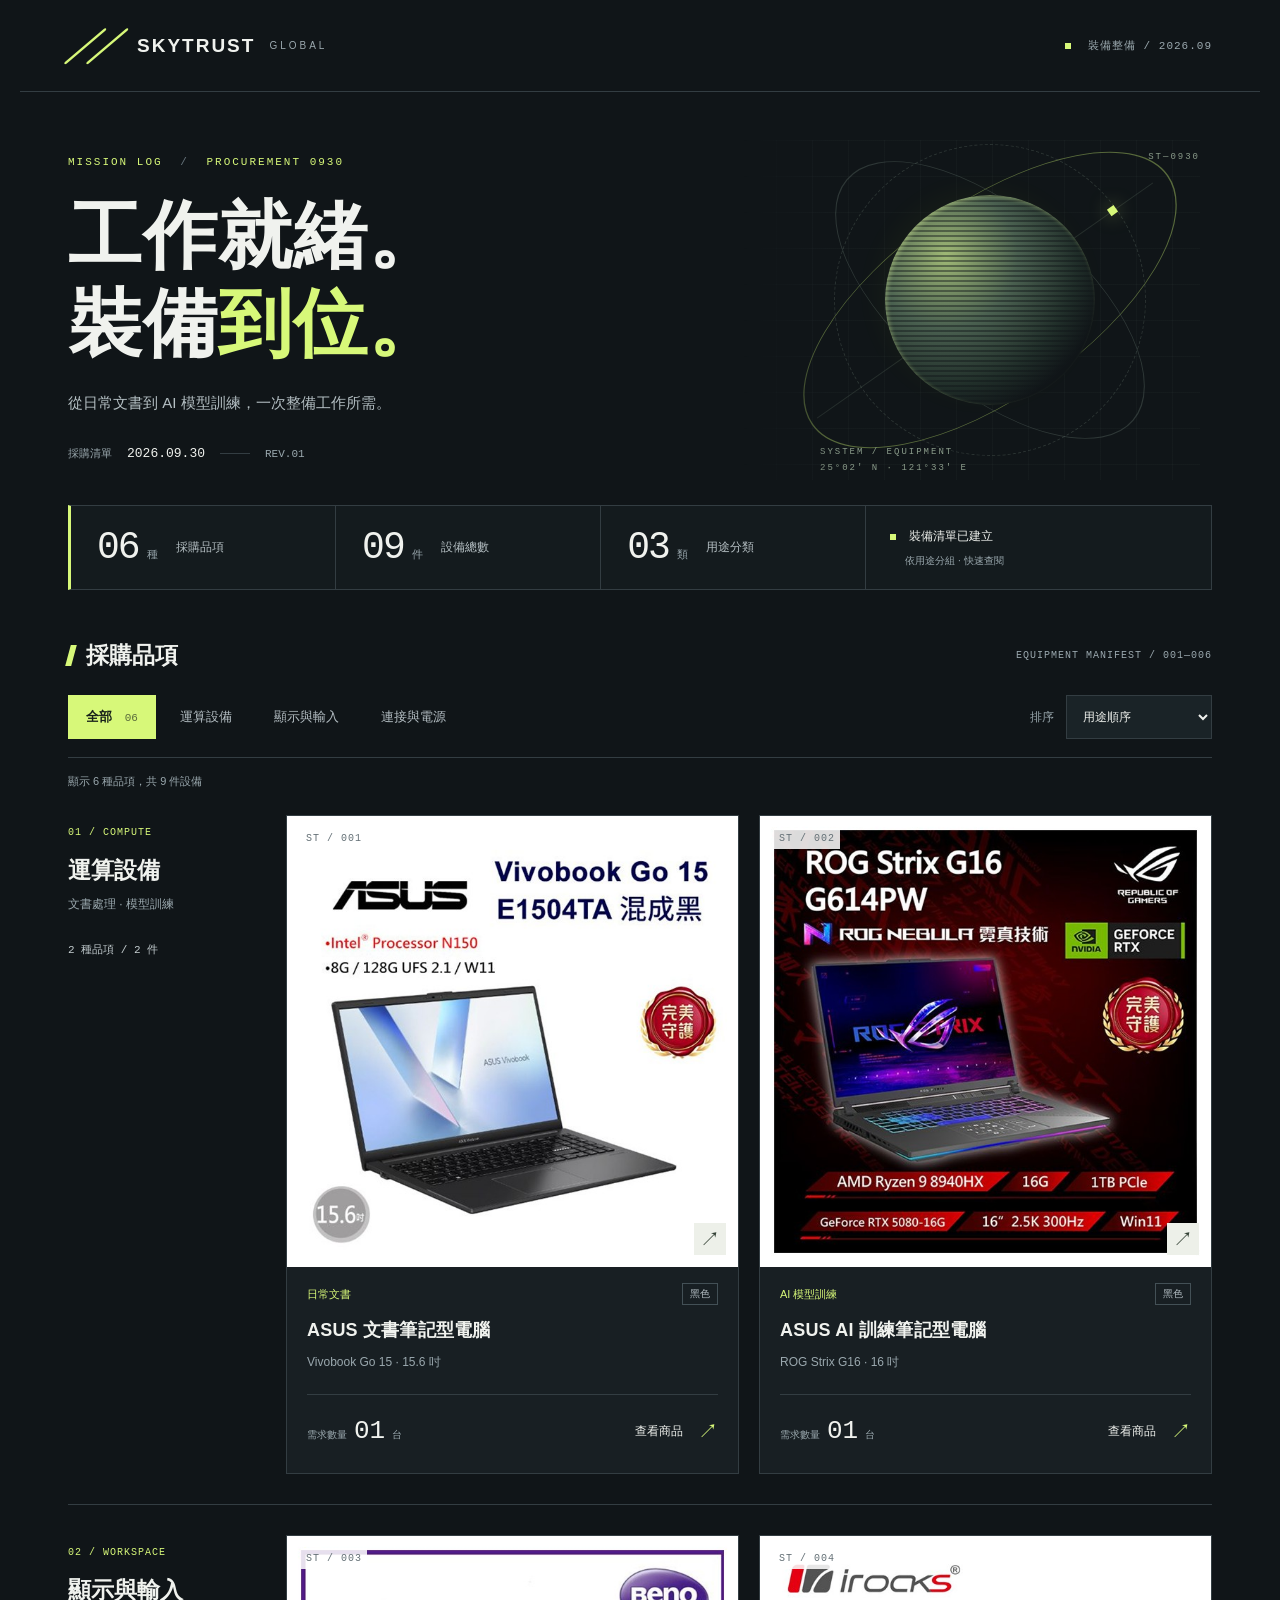
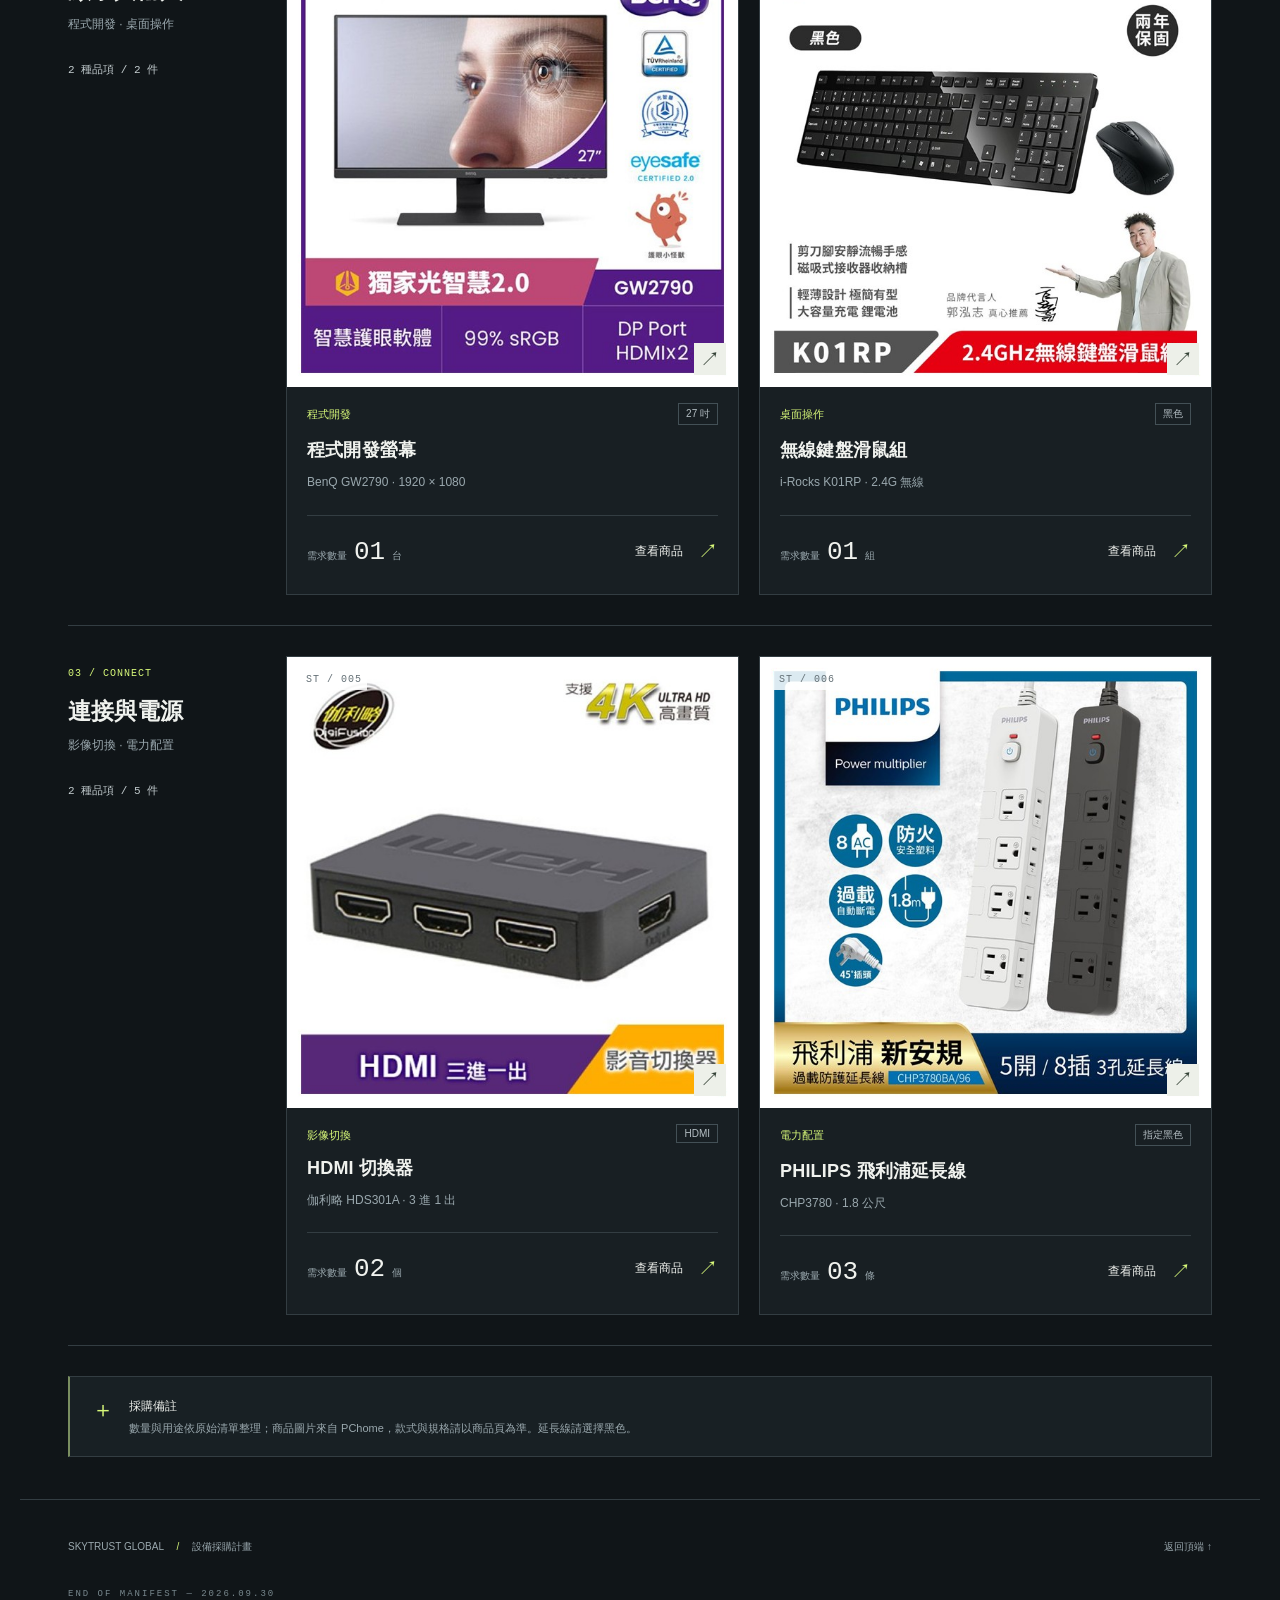
==== 2026.09.30_purchase_list/index.html @ 45652a1f "Add mobile-friendly Traditional Chinese equipment purchase page" ====
<!doctype html>
<html lang="zh-TW">
<head>
  <meta charset="utf-8">
  <meta name="viewport" content="width=device-width, initial-scale=1">
  <meta name="theme-color" content="#101518">
  <meta name="description" content="2026 年 9 月 30 日設備採購清單：6 種品項、9 件設備，依用途分類，提供商品圖片與採購連結。">
  <title>設備採購清單｜SKYTRUST / 2026.09.30</title>
  <link rel="stylesheet" href="style.css">
  <script src="app.js" defer></script>
</head>
<body>
  <a class="skip" href="#inventory">跳至採購清單</a>
  <header class="masthead"><a class="brand" href="./"><span class="brand-icon" aria-hidden="true">╱╱</span> SKYTRUST<span class="brand-sub">GLOBAL</span></a><span class="edition"><i></i> 裝備整備 / 2026.09</span></header>
  <main>
    <section class="hero" aria-labelledby="title">
      <div class="hero-copy"><p class="eyebrow">MISSION LOG <span>/</span> PROCUREMENT 0930</p><h1 id="title">工作就緒。<br>裝備<span>到位。</span></h1><p class="intro">從日常文書到 AI 模型訓練，<br class="mobile-break">一次整備工作所需。</p><div class="date"><span>採購清單</span><time datetime="2026-09-30">2026.09.30</time><span class="date-rule"></span> REV.01</div></div>
      <div class="orbital" aria-hidden="true"><div class="orbit orbit-one"></div><div class="orbit orbit-two"></div><div class="orbit orbit-three"></div><div class="crosshair"></div><div class="planet"></div><span class="orbit-label">SYSTEM / EQUIPMENT<br>25°02′ N · 121°33′ E</span><span class="orbit-tag">ST—0930</span></div>
      <div class="stats" aria-label="清單統計"><div><strong>06<span>種</span></strong><span>採購品項</span></div><div><strong>09<span>件</span></strong><span>設備總數</span></div><div><strong>03<span>類</span></strong><span>用途分類</span></div><p><span class="status-dot"></span> 裝備清單已建立<small>依用途分組 · 快速查閱</small></p></div>
    </section>
    <section id="inventory" class="inventory" aria-labelledby="inventory-title">
      <div class="inventory-heading"><h2 id="inventory-title"><span class="section-marker"></span> 採購品項</h2><span class="micro">EQUIPMENT MANIFEST / 001—006</span></div>
      <div class="toolbar" hidden><div class="filters" role="group" aria-label="依用途篩選"><button type="button" data-filter="all" aria-pressed="true">全部 <span>06</span></button><button type="button" data-filter="compute" aria-pressed="false">運算設備</button><button type="button" data-filter="workspace" aria-pressed="false">顯示與輸入</button><button type="button" data-filter="connect" aria-pressed="false">連接與電源</button></div><label class="sort">排序 <select id="sort"><option value="default">用途順序</option><option value="quantity">數量：多 → 少</option><option value="name">名稱：筆畫順序</option></select></label></div>
      <p class="result-count" aria-live="polite">顯示 6 種品項，共 9 件設備</p>
      <div id="groups">
        <section class="equipment-group" data-group="compute" aria-labelledby="compute-title"><div class="group-heading"><span class="group-index">01 / COMPUTE</span><h3 id="compute-title">運算設備</h3><p>文書處理 · 模型訓練</p><span class="group-total">2 種品項 / 2 件</span></div><div class="cards">
          <article class="card" data-name="ASUS 文書筆記型電腦" data-quantity="1" data-order="1"><a class="preview" href="assets/DHAFPX-A900K8CGT.jpg" target="_blank" rel="noopener" aria-label="放大 ASUS 文書筆記型電腦圖片"><span class="item-code">ST / 001</span><img src="assets/DHAFPX-A900K8CGT.jpg" width="640" height="640" alt="ASUS Vivobook Go 15 黑色筆記型電腦" decoding="async"><span class="expand" aria-hidden="true">↗</span></a><div class="card-body"><p class="item-role">日常文書 <span>黑色</span></p><h4>ASUS 文書筆記型電腦</h4><p class="spec">Vivobook Go 15 · 15.6 吋</p><div class="card-footer"><span class="quantity">需求數量 <strong>01</strong><span>台</span></span><a class="product-link" href="https://24h.pchome.com.tw/prod/DHAFPX-A900K8CGT" target="_blank" rel="noopener noreferrer">查看商品 <span aria-hidden="true">↗</span><span class="sr-only">（另開分頁）</span></a></div></div></article>
          <article class="card" data-name="ASUS AI 訓練筆記型電腦" data-quantity="1" data-order="2"><a class="preview" href="assets/DHAS4M-A900JYHCO.jpg" target="_blank" rel="noopener" aria-label="放大 ASUS AI 訓練筆記型電腦圖片"><span class="item-code">ST / 002</span><img src="assets/DHAS4M-A900JYHCO.jpg" width="640" height="640" alt="ASUS ROG Strix G16 黑色筆記型電腦" decoding="async"><span class="expand" aria-hidden="true">↗</span></a><div class="card-body"><p class="item-role">AI 模型訓練 <span>黑色</span></p><h4>ASUS AI 訓練筆記型電腦</h4><p class="spec">ROG Strix G16 · 16 吋</p><div class="card-footer"><span class="quantity">需求數量 <strong>01</strong><span>台</span></span><a class="product-link" href="https://24h.pchome.com.tw/prod/DHAS4M-A900JYHCO" target="_blank" rel="noopener noreferrer">查看商品 <span aria-hidden="true">↗</span><span class="sr-only">（另開分頁）</span></a></div></div></article>
        </div></section>
        <section class="equipment-group" data-group="workspace" aria-labelledby="workspace-title"><div class="group-heading"><span class="group-index">02 / WORKSPACE</span><h3 id="workspace-title">顯示與輸入</h3><p>程式開發 · 桌面操作</p><span class="group-total">2 種品項 / 2 件</span></div><div class="cards">
          <article class="card" data-name="程式開發螢幕" data-quantity="1" data-order="3"><a class="preview" href="assets/DSABSO-A900HA64I.jpg" target="_blank" rel="noopener" aria-label="放大程式開發螢幕圖片"><span class="item-code">ST / 003</span><img src="assets/DSABSO-A900HA64I.jpg" width="640" height="640" alt="BenQ GW2790 27 吋螢幕" loading="lazy" decoding="async"><span class="expand" aria-hidden="true">↗</span></a><div class="card-body"><p class="item-role">程式開發 <span>27 吋</span></p><h4>程式開發螢幕</h4><p class="spec">BenQ GW2790 · 1920 × 1080</p><div class="card-footer"><span class="quantity">需求數量 <strong>01</strong><span>台</span></span><a class="product-link" href="https://24h.pchome.com.tw/prod/DSABSO-A900HA64I" target="_blank" rel="noopener noreferrer">查看商品 <span aria-hidden="true">↗</span><span class="sr-only">（另開分頁）</span></a></div></div></article>
          <article class="card" data-name="無線鍵盤滑鼠組" data-quantity="1" data-order="4"><a class="preview" href="assets/QABF0Z-A900A4ECE.jpg" target="_blank" rel="noopener" aria-label="放大無線鍵盤滑鼠組圖片"><span class="item-code">ST / 004</span><img src="assets/QABF0Z-A900A4ECE.jpg" width="640" height="640" alt="i-Rocks K01RP 黑色無線鍵盤與滑鼠組" loading="lazy" decoding="async"><span class="expand" aria-hidden="true">↗</span></a><div class="card-body"><p class="item-role">桌面操作 <span>黑色</span></p><h4>無線鍵盤滑鼠組</h4><p class="spec">i-Rocks K01RP · 2.4G 無線</p><div class="card-footer"><span class="quantity">需求數量 <strong>01</strong><span>組</span></span><a class="product-link" href="https://24h.pchome.com.tw/prod/QABF0Z-A900A4ECE" target="_blank" rel="noopener noreferrer">查看商品 <span aria-hidden="true">↗</span><span class="sr-only">（另開分頁）</span></a></div></div></article>
        </div></section>
        <section class="equipment-group" data-group="connect" aria-labelledby="connect-title"><div class="group-heading"><span class="group-index">03 / CONNECT</span><h3 id="connect-title">連接與電源</h3><p>影像切換 · 電力配置</p><span class="group-total">2 種品項 / 5 件</span></div><div class="cards">
          <article class="card" data-name="HDMI 切換器" data-quantity="2" data-order="5"><a class="preview" href="assets/QABF16-A9009T082.jpg" target="_blank" rel="noopener" aria-label="放大 HDMI 切換器圖片"><span class="item-code">ST / 005</span><img src="assets/QABF16-A9009T082.jpg" width="640" height="640" alt="伽利略 HDS301A HDMI 3 進 1 出切換器" loading="lazy" decoding="async"><span class="expand" aria-hidden="true">↗</span></a><div class="card-body"><p class="item-role">影像切換 <span>HDMI</span></p><h4>HDMI 切換器</h4><p class="spec">伽利略 HDS301A · 3 進 1 出</p><div class="card-footer"><span class="quantity">需求數量 <strong>02</strong><span>個</span></span><a class="product-link" href="https://24h.pchome.com.tw/prod/QABF16-A9009T082" target="_blank" rel="noopener noreferrer">查看商品 <span aria-hidden="true">↗</span><span class="sr-only">（另開分頁）</span></a></div></div></article>
          <article class="card" data-name="PHILIPS 飛利浦延長線" data-quantity="3" data-order="6"><a class="preview" href="assets/DSAO9R-A900GY675.jpg" target="_blank" rel="noopener" aria-label="放大 PHILIPS 延長線圖片"><span class="item-code">ST / 006</span><img src="assets/DSAO9R-A900GY675.jpg" width="640" height="640" alt="PHILIPS CHP3780 延長線商品圖，採購指定黑色" loading="lazy" decoding="async"><span class="expand" aria-hidden="true">↗</span></a><div class="card-body"><p class="item-role">電力配置 <span>指定黑色</span></p><h4>PHILIPS 飛利浦延長線</h4><p class="spec">CHP3780 · 1.8 公尺</p><div class="card-footer"><span class="quantity">需求數量 <strong>03</strong><span>條</span></span><a class="product-link" href="https://24h.pchome.com.tw/prod/DSAO9R-A900GY675" target="_blank" rel="noopener noreferrer">查看商品 <span aria-hidden="true">↗</span><span class="sr-only">（另開分頁）</span></a></div></div></article>
        </div></section>
      </div>
      <aside class="note"><span aria-hidden="true">＋</span><p>採購備註<span>數量與用途依原始清單整理；商品圖片來自 PChome，款式與規格請以商品頁為準。延長線請選擇黑色。</span></p></aside>
    </section>
  </main>
  <footer><span>SKYTRUST GLOBAL <span class="footer-slash">/</span> 設備採購計畫</span><a href="#title">返回頂端 ↑</a><span class="footer-code">END OF MANIFEST — 2026.09.30</span></footer>
  <dialog id="lightbox" aria-labelledby="lightbox-title"><button class="close" type="button" aria-label="關閉圖片預覽">×</button><img width="640" height="640" alt=""><p id="lightbox-title"></p></dialog>
</body>
</html>
---- 2026.09.30_purchase_list/style.css ----
:root{color-scheme:dark;--bg:#101518;--panel:#181f23;--line:#333d42;--muted:#9aa8ae;--text:#f0f2ee;--accent:#d7f879;font-family:Arial,"Microsoft JhengHei","PingFang TC",sans-serif;color:var(--text);background:var(--bg)}*{box-sizing:border-box}html{scroll-behavior:smooth;scroll-padding-top:24px}body{margin:0}a{color:inherit;text-decoration:none}button,select{font:inherit}button,a,select{-webkit-tap-highlight-color:transparent}button{cursor:pointer}button:focus-visible,a:focus-visible,select:focus-visible{outline:3px solid var(--accent);outline-offset:5px}[hidden]{display:none!important}.sr-only,.skip:not(:focus){position:absolute;width:1px;height:1px;overflow:hidden;clip-path:inset(50%)}.skip:focus{position:fixed;top:12px;left:12px;padding:15px;background:var(--accent);color:#101518;z-index:10}.masthead,main,footer{max-width:1240px;margin:auto;padding-left:48px;padding-right:48px}.masthead{height:92px;display:flex;align-items:center;justify-content:space-between;border-bottom:1px solid var(--line)}.brand{display:flex;align-items:center;font-size:19px;font-weight:800;letter-spacing:2px}.brand-icon{font-size:34px;color:var(--accent);letter-spacing:-12px;margin-right:25px;transform:skew(-10deg)}.brand-sub{font-size:10px;font-weight:400;letter-spacing:3px;margin-left:14px;color:var(--muted)}.edition,.micro,.eyebrow,.date,.group-index,.group-total,.item-code,.footer-code{font-family:Consolas,"Courier New",monospace}.edition{font-size:11px;letter-spacing:1px;color:var(--muted)}.edition i,.status-dot{display:inline-block;width:6px;height:6px;background:var(--accent);margin-right:9px}.hero{position:relative;padding:64px 0 0;isolation:isolate;overflow:hidden}.eyebrow{font-size:11px;letter-spacing:2px;color:var(--accent);margin:0 0 24px}.eyebrow span{margin:0 9px;color:#67747c}h1{font-size:clamp(48px,5.8vw,76px);letter-spacing:1px;line-height:1.18;margin:0 0 22px;font-weight:900}h1 span{color:var(--accent)}.intro{color:#b4bfc3;font-size:15px;line-height:1.8;margin:0 0 30px}.mobile-break{display:none}.date{display:flex;align-items:center;gap:15px;font-size:11px;color:var(--muted)}.date time{color:var(--text);font-size:13px}.date-rule{width:30px;height:1px;background:var(--line)}.orbital{position:absolute;width:460px;height:340px;right:12px;top:48px;z-index:-1;background-image:linear-gradient(#8394980b 1px,transparent 1px),linear-gradient(90deg,#8394980b 1px,transparent 1px);background-size:36px 36px;mask-image:linear-gradient(90deg,transparent,#000 20%)}.orbit{position:absolute;left:100px;top:10px;width:300px;height:300px;border:1px solid #71827b50;border-radius:50%}.orbit-one{transform:rotate(-35deg) scaleX(1.45) scaleY(.65);border-color:#b3d66a70}.orbit-two{transform:rotate(40deg) scaleX(1.25) scaleY(.6)}.orbit-three{border-style:dashed;border-color:#60716755;transform:scale(1.04)}.planet{position:absolute;width:210px;height:210px;border-radius:50%;top:55px;left:145px;background:repeating-linear-gradient(0deg,transparent 0 3px,#10151870 3px 5px),radial-gradient(circle at 29% 29%,#a0b976,#4a6050 34%,#202e29 62%,#101518 77%);box-shadow:-9px -7px 28px #d7f80c08,inset 2px 2px 4px #c9e08b70}.crosshair{position:absolute;top:160px;left:40px;width:410px;height:1px;background:#6a7b6c40;transform:rotate(-35deg)}.crosshair:after{content:"";position:absolute;left:87%;top:-4px;width:8px;height:8px;background:var(--accent);box-shadow:0 0 18px #d7f87988}.orbit-label,.orbit-tag{position:absolute;font:9px/1.7 Consolas,monospace;letter-spacing:2px;color:#8a9b8a}.orbit-label{bottom:4px;left:80px}.orbit-tag{top:10px;right:0}.stats{display:grid;grid-template-columns:1fr 1fr 1fr 1.3fr;border:1px solid var(--line);border-left:3px solid var(--accent);margin-top:44px;background:#17202490}.stats>div{padding:20px 26px;display:flex;align-items:center;gap:18px;border-right:1px solid var(--line)}.stats strong{font-family:Consolas,monospace;font-size:38px;letter-spacing:-2px;font-weight:400}.stats strong span{font:11px Arial;margin-left:8px;color:var(--muted);letter-spacing:0}.stats>div>span{font-size:12px;color:#b6c0c4}.stats p{align-self:center;margin:0;padding:12px 24px;font-size:12px}.stats small{display:block;margin:9px 0 0 15px;color:var(--muted);font-size:10px}.inventory{padding:50px 0 0}.inventory-heading{display:flex;justify-content:space-between;align-items:center;margin-bottom:24px}h2{font-size:23px;margin:0;display:flex;align-items:center;gap:12px}.section-marker{width:6px;height:21px;background:var(--accent);transform:skew(-15deg)}.micro{font-size:10px;letter-spacing:1px;color:var(--muted)}.toolbar{display:flex;justify-content:space-between;gap:20px;border-bottom:1px solid var(--line);padding-bottom:18px}.filters{display:flex;gap:6px}.filters button{min-height:44px;padding:0 17px;color:#b4bec3;background:transparent;border:1px solid transparent;font-size:13px;white-space:nowrap}.filters button[aria-pressed=true]{background:var(--accent);color:#17201a;font-weight:700}.filters button:hover:not([aria-pressed=true]){border-color:#66754f}.filters button span{font:11px Consolas,monospace;margin-left:9px;opacity:.65}.sort{display:flex;align-items:center;gap:12px;color:var(--muted);font-size:12px}.sort select{min-height:44px;max-width:190px;padding:0 28px 0 12px;background:#1a2327;color:var(--text);border:1px solid var(--line);border-radius:0;font-size:12px}.result-count{font-size:11px;color:var(--muted);margin:16px 0 26px}.equipment-group{display:grid;grid-template-columns:190px minmax(0,1fr);gap:28px;padding:0 0 30px;margin-bottom:30px;border-bottom:1px solid var(--line)}.group-heading{padding-top:6px}.group-index{font-size:10px;letter-spacing:1px;color:var(--accent)}h3{font-size:23px;margin:16px 0 10px}.group-heading p{font-size:12px;color:var(--muted);margin:0 0 26px}.group-total{font-size:11px;color:#c3cccf}.cards{display:grid;grid-template-columns:repeat(2,minmax(0,1fr));gap:20px}.card{min-width:0;border:1px solid var(--line);background:var(--panel);transition:border-color .18s}.card:hover{border-color:#809359}.preview{display:block;position:relative;background:#fff;aspect-ratio:1;overflow:hidden}.preview img{display:block;width:100%;height:100%;object-fit:contain;transition:transform .25s}.preview:hover img{transform:scale(1.035)}.item-code{position:absolute;top:12px;left:14px;color:#647076;z-index:1;font-size:10px;letter-spacing:1px;background:#ffffffdb;padding:5px}.expand{position:absolute;bottom:12px;right:12px;background:#edf0e9;color:#354337;width:32px;height:32px;display:grid;place-items:center;font-size:20px}.card-body{padding:20px}.item-role{display:flex;justify-content:space-between;gap:8px;font-size:11px;color:var(--accent);margin:0 0 12px}.item-role>span{font-size:10px;color:#b4bec3;border:1px solid #435056;padding:3px 7px;margin-top:-4px}h4{font-size:18px;margin:0 0 9px;line-height:1.5;letter-spacing:.2px}.spec{font-size:12px;color:var(--muted);margin:0;line-height:1.6}.card-footer{border-top:1px solid var(--line);margin-top:22px;padding-top:14px;display:flex;justify-content:space-between;align-items:center;gap:8px}.quantity{font-size:10px;color:var(--muted);display:flex;align-items:baseline;gap:7px}.quantity strong{font:26px Consolas,monospace;color:var(--text)}.product-link{font-size:12px;min-height:44px;display:flex;align-items:center;gap:15px}.product-link>span[aria-hidden]{color:var(--accent);font-size:20px}.product-link:hover{color:var(--accent)}.note{display:flex;gap:15px;padding:18px 22px;background:#182024;border:1px solid var(--line);border-left:2px solid #7a8e60;margin-bottom:42px}.note>span{color:var(--accent);font:22px Consolas,monospace}.note p{margin:0;font-size:12px;line-height:1.9}.note p span{display:block;color:var(--muted);font-size:11px}footer{border-top:1px solid var(--line);padding-top:25px;padding-bottom:28px;display:flex;align-items:center;gap:20px;flex-wrap:wrap;font-size:10px;color:var(--muted)}.footer-slash{color:var(--accent);margin:0 10px}footer a{margin-left:auto;min-height:44px;display:flex;align-items:center}.footer-code{width:100%;font-size:9px;letter-spacing:2px;color:#78888e}dialog{padding:20px;max-width:min(720px,94vw);max-height:94dvh;border:1px solid #657452;background:var(--panel);color:var(--text)}dialog::backdrop{background:#050a0deb}dialog img{display:block;width:100%;height:auto;max-height:75dvh;object-fit:contain;background:white}dialog p{font-size:14px;margin:16px 45px 0 0}dialog .close{position:absolute;right:26px;top:26px;width:44px;height:44px;font-size:28px;background:#172024;color:var(--accent);border:1px solid #73835f}body.modal-open{overflow:hidden}@media(min-width:1400px){.hero{padding-top:74px}.orbital{right:50px;transform:scale(1.1)}}@media(max-width:1000px){.masthead,main,footer{padding-left:28px;padding-right:28px}.equipment-group{grid-template-columns:150px minmax(0,1fr);gap:20px}.stats>div{padding:20px 18px;gap:10px}.stats{grid-template-columns:1fr 1fr 1fr}.stats p{display:none}.card-body{padding:16px}.card-footer{flex-wrap:wrap}.orbital{opacity:.6;right:-80px}.toolbar{gap:10px}.filters button{padding:0 12px}.sort{gap:7px}.sort select{max-width:160px}}@media(max-width:760px){.equipment-group{display:block}.group-heading{display:grid;grid-template-columns:1fr auto;align-items:center;gap:8px;margin-bottom:18px;padding:0}.group-index{grid-column:1/-1}h3{margin:0;font-size:21px}.group-heading p{grid-column:1;margin:0}.group-total{grid-column:2;grid-row:2;font-size:10px}.toolbar{flex-wrap:wrap}.filters{width:100%}.sort{margin-left:auto}.orbital{right:-160px;opacity:.4}.hero-copy{position:relative}.micro{display:none}.cards{gap:16px}.card-footer{gap:2px}.product-link{gap:9px}}@media(max-width:520px){.masthead,main,footer{padding-left:20px;padding-right:20px}.masthead{height:72px}.brand{font-size:15px;letter-spacing:1.5px}.brand-sub{font-size:8px;margin-left:10px;letter-spacing:2px}.brand-icon{font-size:27px;margin-right:22px}.edition{font-size:9px;letter-spacing:0}.edition i{display:none}.hero{padding-top:40px}.eyebrow{font-size:9px;letter-spacing:1px;margin-bottom:21px}h1{font-size:55px}.intro{font-size:13px;margin-bottom:24px}.mobile-break{display:block}.orbital{right:-245px;top:56px;opacity:.4}.date{font-size:9px;gap:10px}.date time{font-size:12px}.stats{margin-top:32px}.stats>div{display:block;padding:16px 10px}.stats strong{font-size:30px}.stats strong span{font-size:10px;margin-left:5px}.stats>div>span{display:block;font-size:10px;margin-top:5px}.inventory{padding-top:32px}.inventory-heading{margin-bottom:18px}h2{font-size:21px}.filters{gap:3px;justify-content:space-between}.filters button{font-size:11px;padding:0 10px;flex:1}.filters button span{display:none}.sort{font-size:11px}.sort select{font-size:11px}.result-count{margin-bottom:24px}.cards{grid-template-columns:1fr;gap:20px}.card-body{padding:20px}.card-footer{flex-wrap:nowrap}h4{font-size:19px}.quantity{font-size:11px}.product-link{font-size:13px;gap:18px}.group-heading{margin-bottom:16px}.equipment-group{padding-bottom:26px;margin-bottom:26px}.note{padding:16px;gap:10px}.note p span{line-height:1.9}footer{gap:6px}.footer-code{margin-top:6px}}@media(prefers-reduced-motion:reduce){html{scroll-behavior:auto}*,*::before,*::after{transition:none!important}}@media print{:root{color-scheme:light;color:#111;background:white}.masthead,main,footer{padding-left:0;padding-right:0}.hero{padding-top:20px}.orbital,.toolbar,.note,dialog,.expand{display:none!important}.stats,.card{background:white;color:#111}.hero h1{font-size:38px;color:#111}.equipment-group{break-inside:avoid}.cards{grid-template-columns:1fr 1fr}.preview{max-height:200px}.card-body{padding:12px}.card h4,.quantity strong{color:#111}.product-link{color:#111}.group-index,.item-role,h1 span{color:#43581c}}
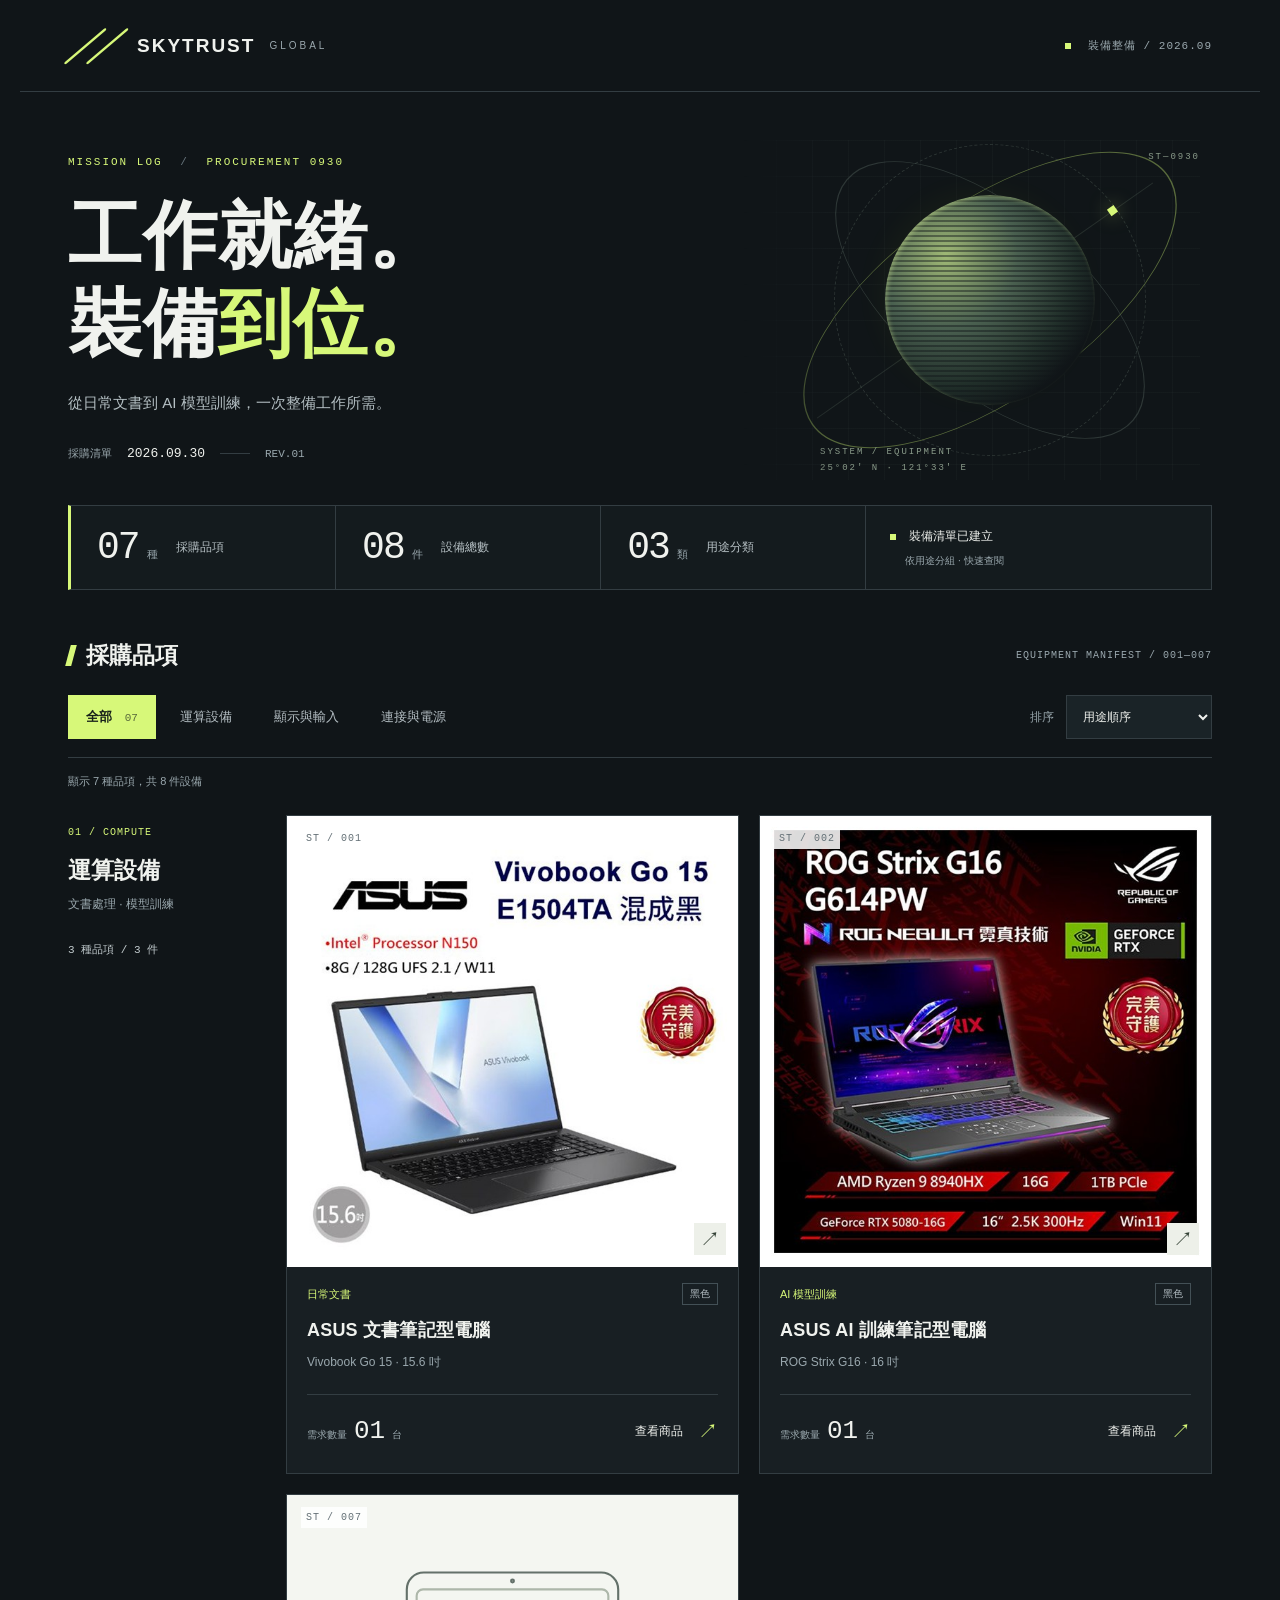
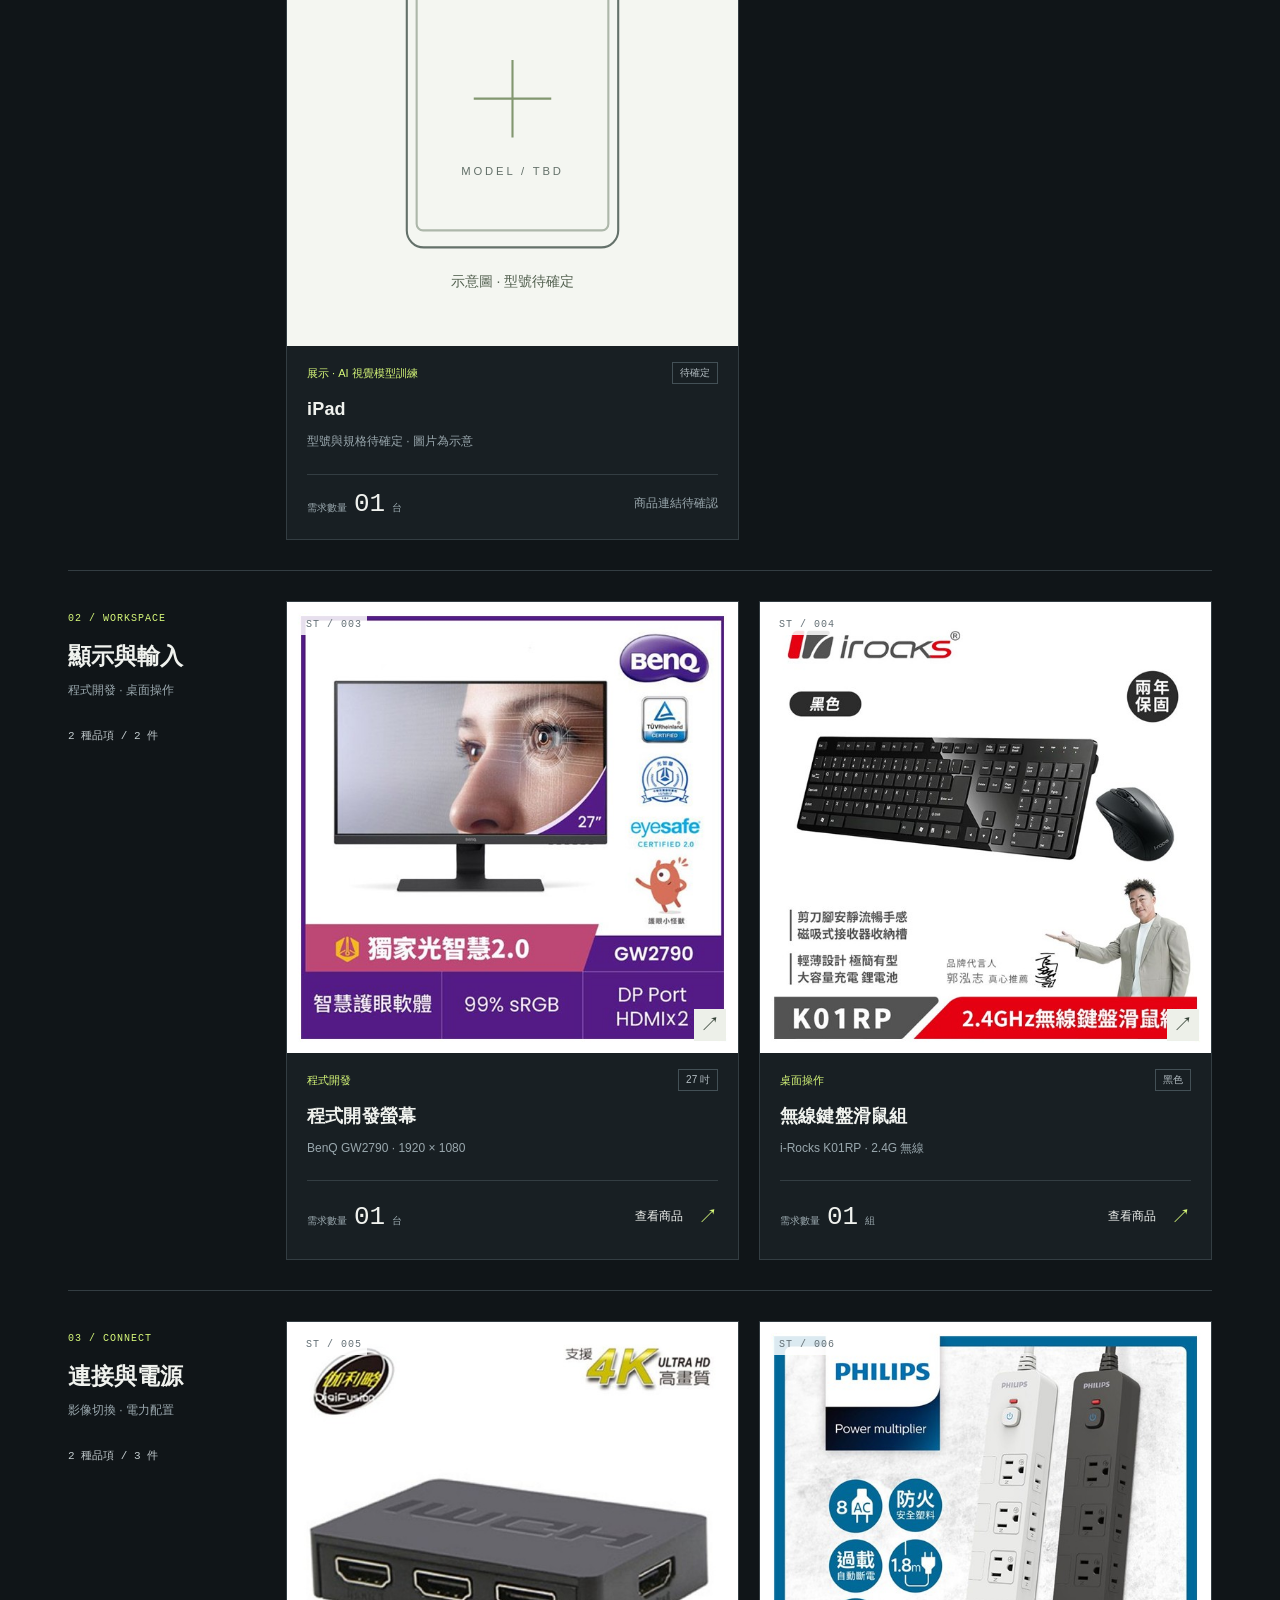
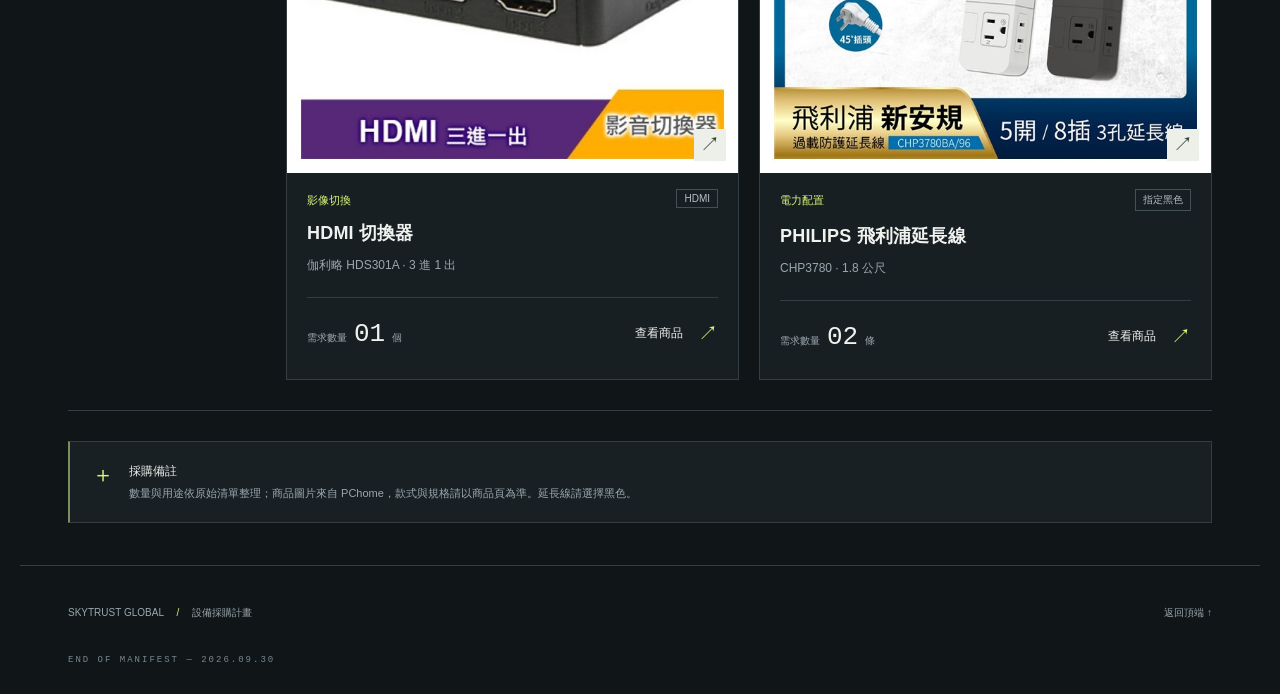
==== commit 7b6becfe: "Update purchase quantities and add pending iPad" ====
--- a/2026.09.30_purchase_list/index.html
+++ b/2026.09.30_purchase_list/index.html
@@ -4,7 +4,7 @@
   <meta charset="utf-8">
   <meta name="viewport" content="width=device-width, initial-scale=1">
   <meta name="theme-color" content="#101518">
-  <meta name="description" content="2026 年 9 月 30 日設備採購清單：6 種品項、9 件設備，依用途分類，提供商品圖片與採購連結。">
+  <meta name="description" content="2026 年 9 月 30 日設備採購清單：7 種品項、8 件設備，依用途分類，提供商品圖片與採購連結。">
   <title>設備採購清單｜SKYTRUST / 2026.09.30</title>
   <link rel="stylesheet" href="style.css">
   <script src="app.js" defer></script>
@@ -16,24 +16,25 @@
     <section class="hero" aria-labelledby="title">
       <div class="hero-copy"><p class="eyebrow">MISSION LOG <span>/</span> PROCUREMENT 0930</p><h1 id="title">工作就緒。<br>裝備<span>到位。</span></h1><p class="intro">從日常文書到 AI 模型訓練，<br class="mobile-break">一次整備工作所需。</p><div class="date"><span>採購清單</span><time datetime="2026-09-30">2026.09.30</time><span class="date-rule"></span> REV.01</div></div>
       <div class="orbital" aria-hidden="true"><div class="orbit orbit-one"></div><div class="orbit orbit-two"></div><div class="orbit orbit-three"></div><div class="crosshair"></div><div class="planet"></div><span class="orbit-label">SYSTEM / EQUIPMENT<br>25°02′ N · 121°33′ E</span><span class="orbit-tag">ST—0930</span></div>
-      <div class="stats" aria-label="清單統計"><div><strong>06<span>種</span></strong><span>採購品項</span></div><div><strong>09<span>件</span></strong><span>設備總數</span></div><div><strong>03<span>類</span></strong><span>用途分類</span></div><p><span class="status-dot"></span> 裝備清單已建立<small>依用途分組 · 快速查閱</small></p></div>
+      <div class="stats" aria-label="清單統計"><div><strong>07<span>種</span></strong><span>採購品項</span></div><div><strong>08<span>件</span></strong><span>設備總數</span></div><div><strong>03<span>類</span></strong><span>用途分類</span></div><p><span class="status-dot"></span> 裝備清單已建立<small>依用途分組 · 快速查閱</small></p></div>
     </section>
     <section id="inventory" class="inventory" aria-labelledby="inventory-title">
-      <div class="inventory-heading"><h2 id="inventory-title"><span class="section-marker"></span> 採購品項</h2><span class="micro">EQUIPMENT MANIFEST / 001—006</span></div>
-      <div class="toolbar" hidden><div class="filters" role="group" aria-label="依用途篩選"><button type="button" data-filter="all" aria-pressed="true">全部 <span>06</span></button><button type="button" data-filter="compute" aria-pressed="false">運算設備</button><button type="button" data-filter="workspace" aria-pressed="false">顯示與輸入</button><button type="button" data-filter="connect" aria-pressed="false">連接與電源</button></div><label class="sort">排序 <select id="sort"><option value="default">用途順序</option><option value="quantity">數量：多 → 少</option><option value="name">名稱：筆畫順序</option></select></label></div>
-      <p class="result-count" aria-live="polite">顯示 6 種品項，共 9 件設備</p>
+      <div class="inventory-heading"><h2 id="inventory-title"><span class="section-marker"></span> 採購品項</h2><span class="micro">EQUIPMENT MANIFEST / 001—007</span></div>
+      <div class="toolbar" hidden><div class="filters" role="group" aria-label="依用途篩選"><button type="button" data-filter="all" aria-pressed="true">全部 <span>07</span></button><button type="button" data-filter="compute" aria-pressed="false">運算設備</button><button type="button" data-filter="workspace" aria-pressed="false">顯示與輸入</button><button type="button" data-filter="connect" aria-pressed="false">連接與電源</button></div><label class="sort">排序 <select id="sort"><option value="default">用途順序</option><option value="quantity">數量：多 → 少</option><option value="name">名稱：筆畫順序</option></select></label></div>
+      <p class="result-count" aria-live="polite">顯示 7 種品項，共 8 件設備</p>
       <div id="groups">
-        <section class="equipment-group" data-group="compute" aria-labelledby="compute-title"><div class="group-heading"><span class="group-index">01 / COMPUTE</span><h3 id="compute-title">運算設備</h3><p>文書處理 · 模型訓練</p><span class="group-total">2 種品項 / 2 件</span></div><div class="cards">
+        <section class="equipment-group" data-group="compute" aria-labelledby="compute-title"><div class="group-heading"><span class="group-index">01 / COMPUTE</span><h3 id="compute-title">運算設備</h3><p>文書處理 · 模型訓練</p><span class="group-total">3 種品項 / 3 件</span></div><div class="cards">
           <article class="card" data-name="ASUS 文書筆記型電腦" data-quantity="1" data-order="1"><a class="preview" href="assets/DHAFPX-A900K8CGT.jpg" target="_blank" rel="noopener" aria-label="放大 ASUS 文書筆記型電腦圖片"><span class="item-code">ST / 001</span><img src="assets/DHAFPX-A900K8CGT.jpg" width="640" height="640" alt="ASUS Vivobook Go 15 黑色筆記型電腦" decoding="async"><span class="expand" aria-hidden="true">↗</span></a><div class="card-body"><p class="item-role">日常文書 <span>黑色</span></p><h4>ASUS 文書筆記型電腦</h4><p class="spec">Vivobook Go 15 · 15.6 吋</p><div class="card-footer"><span class="quantity">需求數量 <strong>01</strong><span>台</span></span><a class="product-link" href="https://24h.pchome.com.tw/prod/DHAFPX-A900K8CGT" target="_blank" rel="noopener noreferrer">查看商品 <span aria-hidden="true">↗</span><span class="sr-only">（另開分頁）</span></a></div></div></article>
           <article class="card" data-name="ASUS AI 訓練筆記型電腦" data-quantity="1" data-order="2"><a class="preview" href="assets/DHAS4M-A900JYHCO.jpg" target="_blank" rel="noopener" aria-label="放大 ASUS AI 訓練筆記型電腦圖片"><span class="item-code">ST / 002</span><img src="assets/DHAS4M-A900JYHCO.jpg" width="640" height="640" alt="ASUS ROG Strix G16 黑色筆記型電腦" decoding="async"><span class="expand" aria-hidden="true">↗</span></a><div class="card-body"><p class="item-role">AI 模型訓練 <span>黑色</span></p><h4>ASUS AI 訓練筆記型電腦</h4><p class="spec">ROG Strix G16 · 16 吋</p><div class="card-footer"><span class="quantity">需求數量 <strong>01</strong><span>台</span></span><a class="product-link" href="https://24h.pchome.com.tw/prod/DHAS4M-A900JYHCO" target="_blank" rel="noopener noreferrer">查看商品 <span aria-hidden="true">↗</span><span class="sr-only">（另開分頁）</span></a></div></div></article>
+                  <article class="card" data-name="iPad 展示與 AI 視覺模型訓練" data-quantity="1" data-order="7"><div class="preview"><span class="item-code">ST / 007</span><img src="assets/ipad-pending.svg" width="640" height="640" alt="平板電腦示意圖，iPad 型號與商品圖片待確定" loading="lazy" decoding="async"></div><div class="card-body"><p class="item-role">展示 · AI 視覺模型訓練 <span>待確定</span></p><h4>iPad</h4><p class="spec">型號與規格待確定 · 圖片為示意</p><div class="card-footer"><span class="quantity">需求數量 <strong>01</strong><span>台</span></span><span class="spec">商品連結待確認</span></div></div></article>
         </div></section>
         <section class="equipment-group" data-group="workspace" aria-labelledby="workspace-title"><div class="group-heading"><span class="group-index">02 / WORKSPACE</span><h3 id="workspace-title">顯示與輸入</h3><p>程式開發 · 桌面操作</p><span class="group-total">2 種品項 / 2 件</span></div><div class="cards">
           <article class="card" data-name="程式開發螢幕" data-quantity="1" data-order="3"><a class="preview" href="assets/DSABSO-A900HA64I.jpg" target="_blank" rel="noopener" aria-label="放大程式開發螢幕圖片"><span class="item-code">ST / 003</span><img src="assets/DSABSO-A900HA64I.jpg" width="640" height="640" alt="BenQ GW2790 27 吋螢幕" loading="lazy" decoding="async"><span class="expand" aria-hidden="true">↗</span></a><div class="card-body"><p class="item-role">程式開發 <span>27 吋</span></p><h4>程式開發螢幕</h4><p class="spec">BenQ GW2790 · 1920 × 1080</p><div class="card-footer"><span class="quantity">需求數量 <strong>01</strong><span>台</span></span><a class="product-link" href="https://24h.pchome.com.tw/prod/DSABSO-A900HA64I" target="_blank" rel="noopener noreferrer">查看商品 <span aria-hidden="true">↗</span><span class="sr-only">（另開分頁）</span></a></div></div></article>
           <article class="card" data-name="無線鍵盤滑鼠組" data-quantity="1" data-order="4"><a class="preview" href="assets/QABF0Z-A900A4ECE.jpg" target="_blank" rel="noopener" aria-label="放大無線鍵盤滑鼠組圖片"><span class="item-code">ST / 004</span><img src="assets/QABF0Z-A900A4ECE.jpg" width="640" height="640" alt="i-Rocks K01RP 黑色無線鍵盤與滑鼠組" loading="lazy" decoding="async"><span class="expand" aria-hidden="true">↗</span></a><div class="card-body"><p class="item-role">桌面操作 <span>黑色</span></p><h4>無線鍵盤滑鼠組</h4><p class="spec">i-Rocks K01RP · 2.4G 無線</p><div class="card-footer"><span class="quantity">需求數量 <strong>01</strong><span>組</span></span><a class="product-link" href="https://24h.pchome.com.tw/prod/QABF0Z-A900A4ECE" target="_blank" rel="noopener noreferrer">查看商品 <span aria-hidden="true">↗</span><span class="sr-only">（另開分頁）</span></a></div></div></article>
         </div></section>
-        <section class="equipment-group" data-group="connect" aria-labelledby="connect-title"><div class="group-heading"><span class="group-index">03 / CONNECT</span><h3 id="connect-title">連接與電源</h3><p>影像切換 · 電力配置</p><span class="group-total">2 種品項 / 5 件</span></div><div class="cards">
-          <article class="card" data-name="HDMI 切換器" data-quantity="2" data-order="5"><a class="preview" href="assets/QABF16-A9009T082.jpg" target="_blank" rel="noopener" aria-label="放大 HDMI 切換器圖片"><span class="item-code">ST / 005</span><img src="assets/QABF16-A9009T082.jpg" width="640" height="640" alt="伽利略 HDS301A HDMI 3 進 1 出切換器" loading="lazy" decoding="async"><span class="expand" aria-hidden="true">↗</span></a><div class="card-body"><p class="item-role">影像切換 <span>HDMI</span></p><h4>HDMI 切換器</h4><p class="spec">伽利略 HDS301A · 3 進 1 出</p><div class="card-footer"><span class="quantity">需求數量 <strong>02</strong><span>個</span></span><a class="product-link" href="https://24h.pchome.com.tw/prod/QABF16-A9009T082" target="_blank" rel="noopener noreferrer">查看商品 <span aria-hidden="true">↗</span><span class="sr-only">（另開分頁）</span></a></div></div></article>
-          <article class="card" data-name="PHILIPS 飛利浦延長線" data-quantity="3" data-order="6"><a class="preview" href="assets/DSAO9R-A900GY675.jpg" target="_blank" rel="noopener" aria-label="放大 PHILIPS 延長線圖片"><span class="item-code">ST / 006</span><img src="assets/DSAO9R-A900GY675.jpg" width="640" height="640" alt="PHILIPS CHP3780 延長線商品圖，採購指定黑色" loading="lazy" decoding="async"><span class="expand" aria-hidden="true">↗</span></a><div class="card-body"><p class="item-role">電力配置 <span>指定黑色</span></p><h4>PHILIPS 飛利浦延長線</h4><p class="spec">CHP3780 · 1.8 公尺</p><div class="card-footer"><span class="quantity">需求數量 <strong>03</strong><span>條</span></span><a class="product-link" href="https://24h.pchome.com.tw/prod/DSAO9R-A900GY675" target="_blank" rel="noopener noreferrer">查看商品 <span aria-hidden="true">↗</span><span class="sr-only">（另開分頁）</span></a></div></div></article>
+        <section class="equipment-group" data-group="connect" aria-labelledby="connect-title"><div class="group-heading"><span class="group-index">03 / CONNECT</span><h3 id="connect-title">連接與電源</h3><p>影像切換 · 電力配置</p><span class="group-total">2 種品項 / 3 件</span></div><div class="cards">
+          <article class="card" data-name="HDMI 切換器" data-quantity="1" data-order="5"><a class="preview" href="assets/QABF16-A9009T082.jpg" target="_blank" rel="noopener" aria-label="放大 HDMI 切換器圖片"><span class="item-code">ST / 005</span><img src="assets/QABF16-A9009T082.jpg" width="640" height="640" alt="伽利略 HDS301A HDMI 3 進 1 出切換器" loading="lazy" decoding="async"><span class="expand" aria-hidden="true">↗</span></a><div class="card-body"><p class="item-role">影像切換 <span>HDMI</span></p><h4>HDMI 切換器</h4><p class="spec">伽利略 HDS301A · 3 進 1 出</p><div class="card-footer"><span class="quantity">需求數量 <strong>01</strong><span>個</span></span><a class="product-link" href="https://24h.pchome.com.tw/prod/QABF16-A9009T082" target="_blank" rel="noopener noreferrer">查看商品 <span aria-hidden="true">↗</span><span class="sr-only">（另開分頁）</span></a></div></div></article>
+          <article class="card" data-name="PHILIPS 飛利浦延長線" data-quantity="2" data-order="6"><a class="preview" href="assets/DSAO9R-A900GY675.jpg" target="_blank" rel="noopener" aria-label="放大 PHILIPS 延長線圖片"><span class="item-code">ST / 006</span><img src="assets/DSAO9R-A900GY675.jpg" width="640" height="640" alt="PHILIPS CHP3780 延長線商品圖，採購指定黑色" loading="lazy" decoding="async"><span class="expand" aria-hidden="true">↗</span></a><div class="card-body"><p class="item-role">電力配置 <span>指定黑色</span></p><h4>PHILIPS 飛利浦延長線</h4><p class="spec">CHP3780 · 1.8 公尺</p><div class="card-footer"><span class="quantity">需求數量 <strong>02</strong><span>條</span></span><a class="product-link" href="https://24h.pchome.com.tw/prod/DSAO9R-A900GY675" target="_blank" rel="noopener noreferrer">查看商品 <span aria-hidden="true">↗</span><span class="sr-only">（另開分頁）</span></a></div></div></article>
         </div></section>
       </div>
       <aside class="note"><span aria-hidden="true">＋</span><p>採購備註<span>數量與用途依原始清單整理；商品圖片來自 PChome，款式與規格請以商品頁為準。延長線請選擇黑色。</span></p></aside>
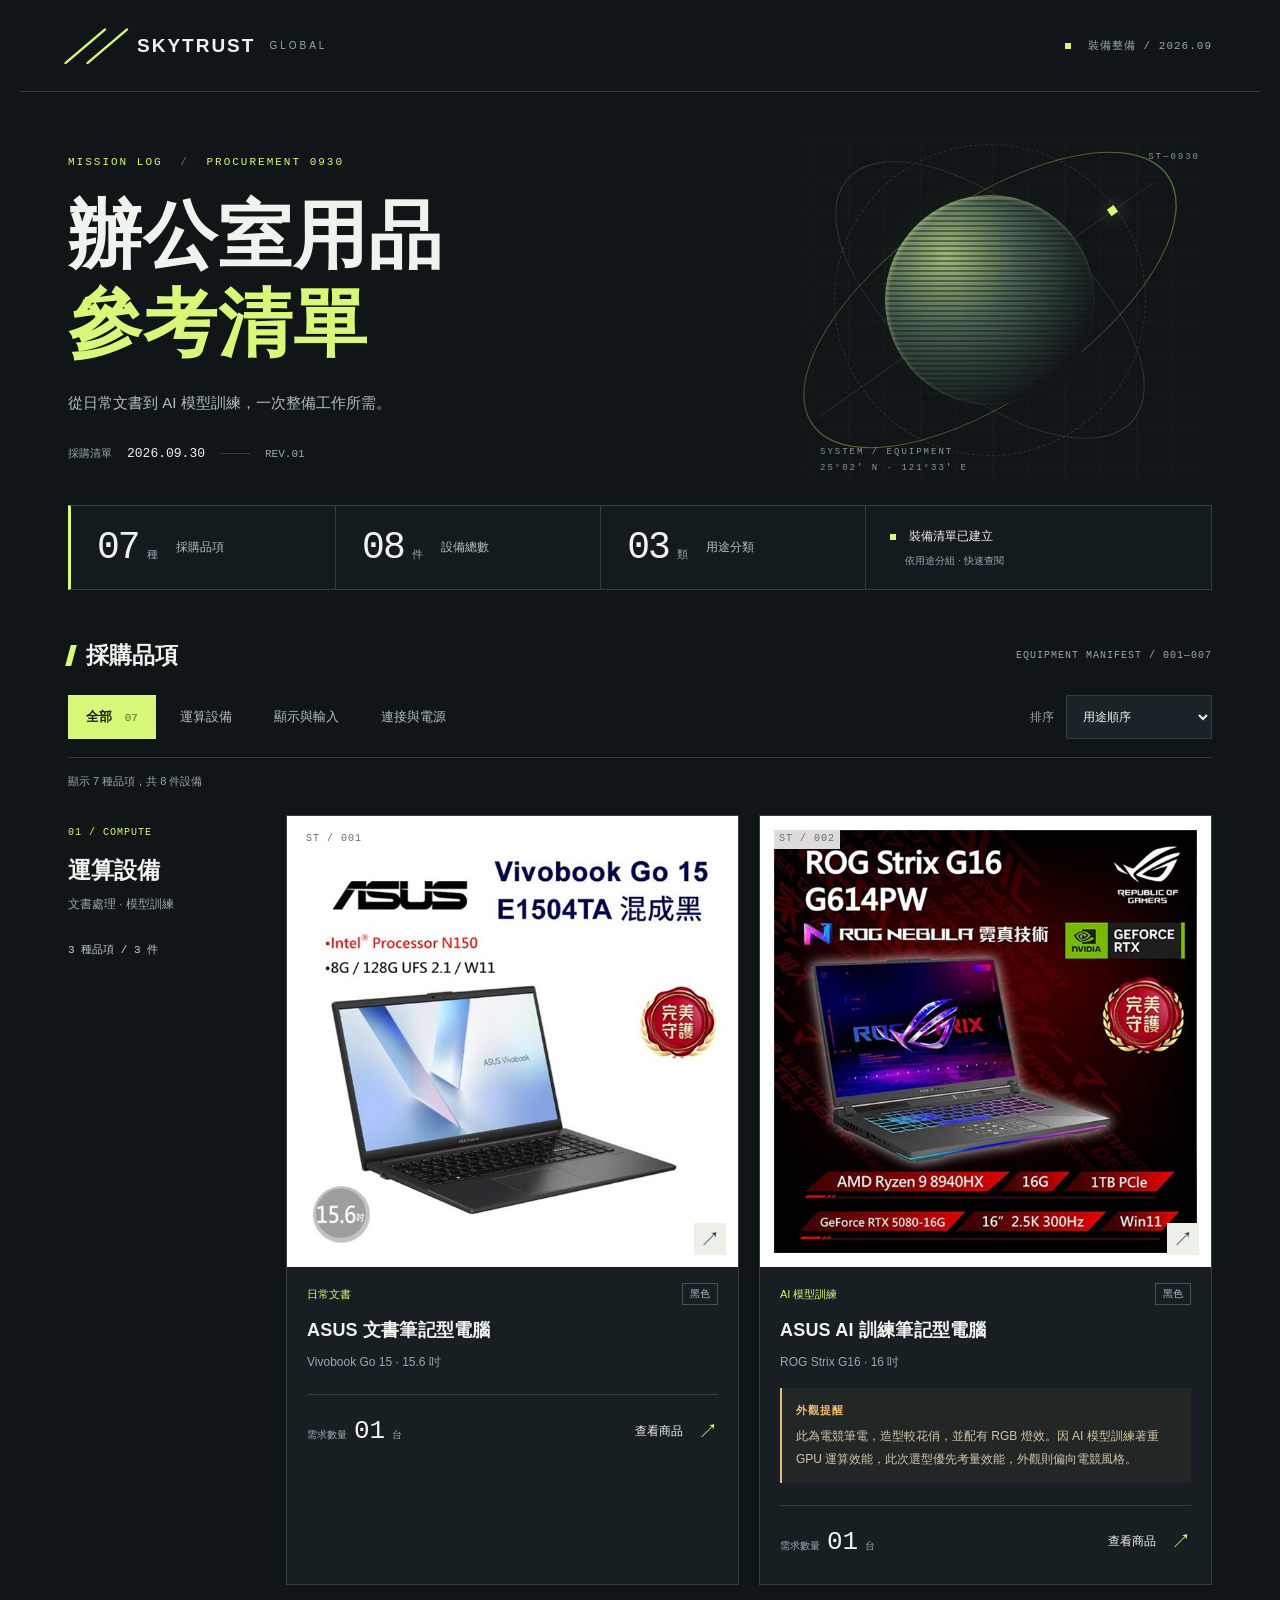
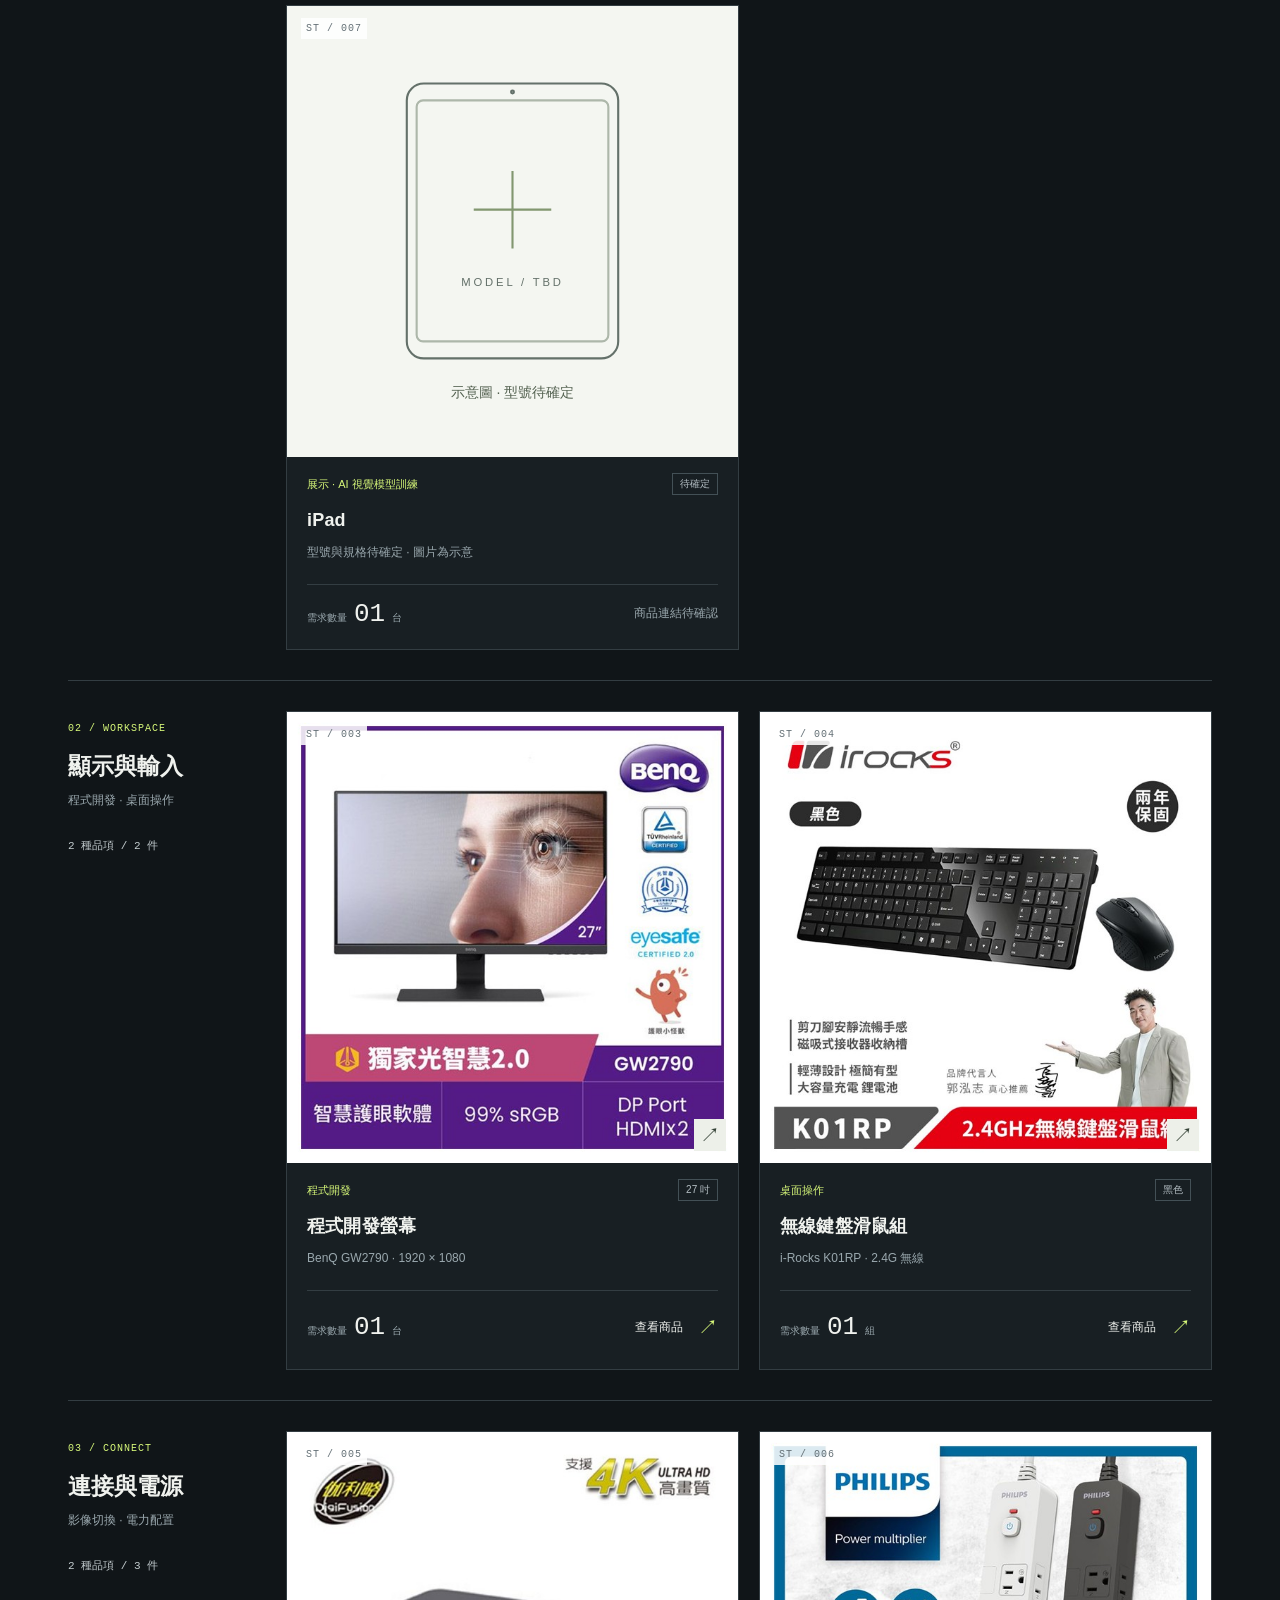
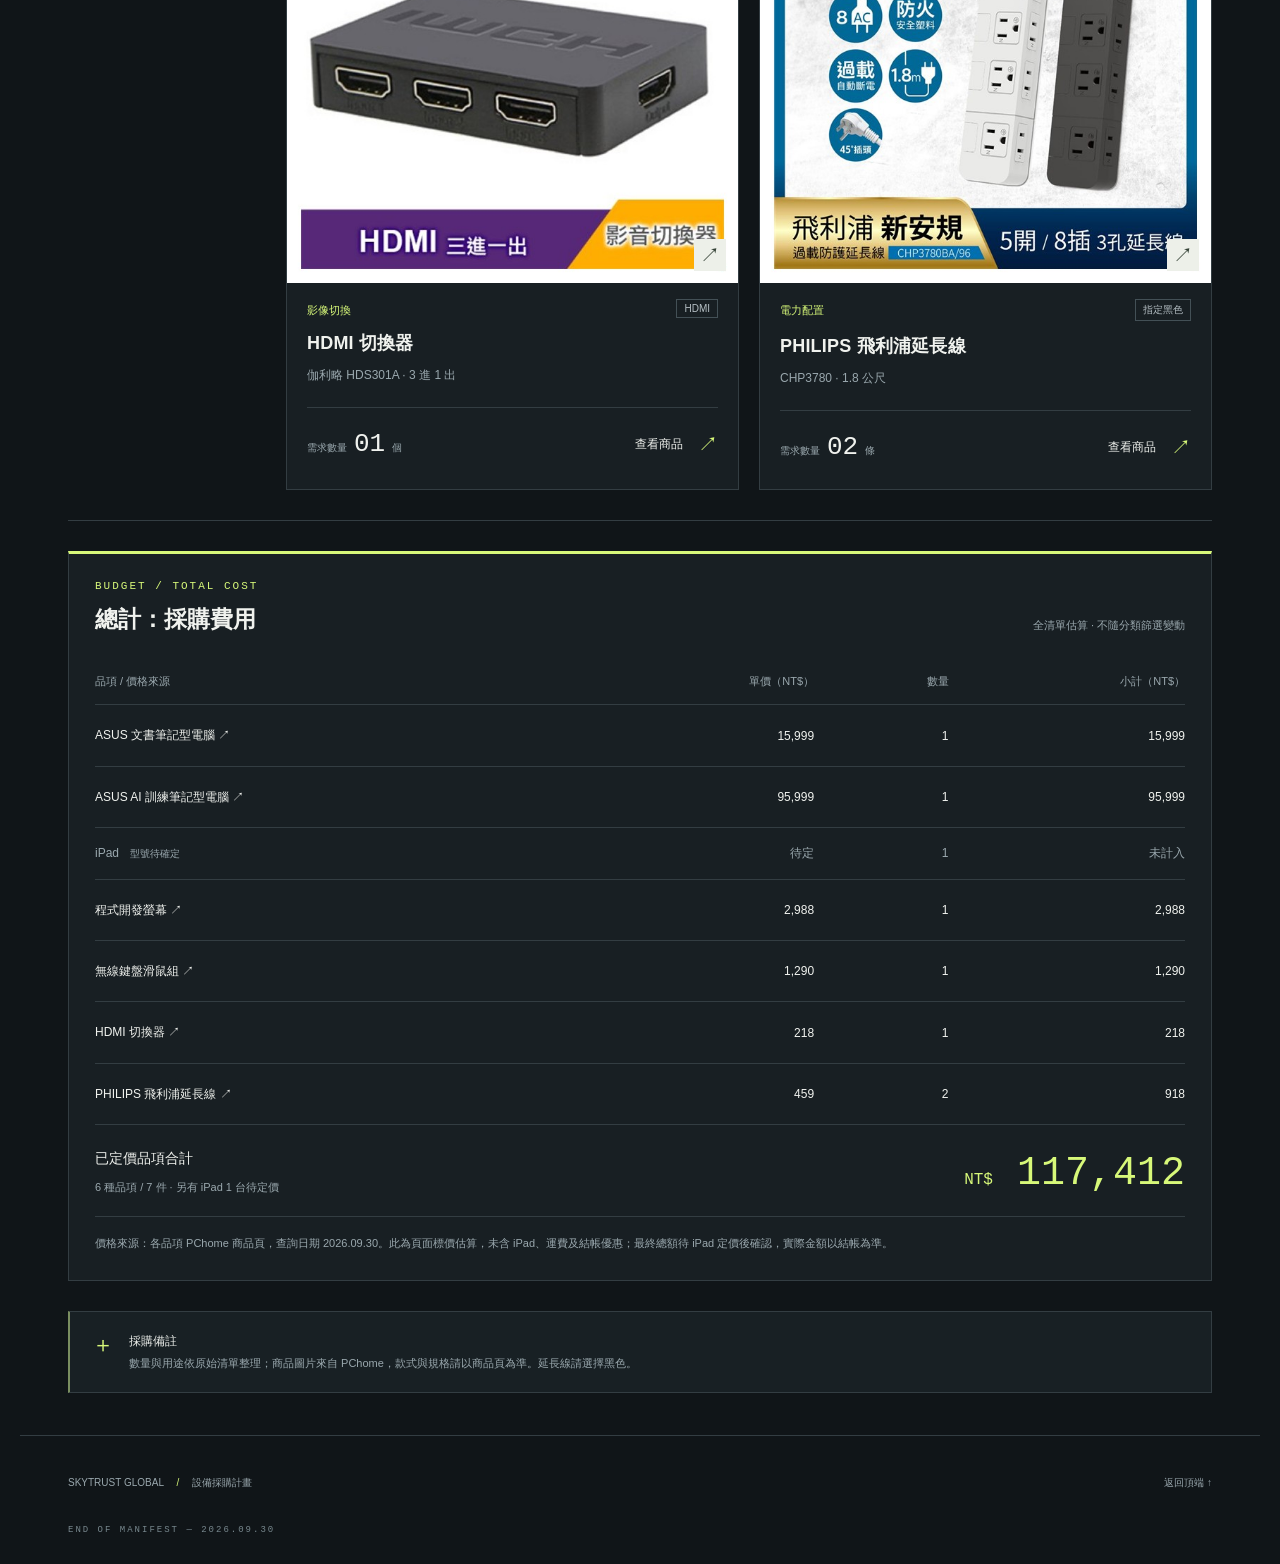
==== commit 93873733: "Add cost summary and ROG notice, update office reference heading" ====
--- a/2026.09.30_purchase_list/index.html
+++ b/2026.09.30_purchase_list/index.html
@@ -14,7 +14,7 @@
   <header class="masthead"><a class="brand" href="./"><span class="brand-icon" aria-hidden="true">╱╱</span> SKYTRUST<span class="brand-sub">GLOBAL</span></a><span class="edition"><i></i> 裝備整備 / 2026.09</span></header>
   <main>
     <section class="hero" aria-labelledby="title">
-      <div class="hero-copy"><p class="eyebrow">MISSION LOG <span>/</span> PROCUREMENT 0930</p><h1 id="title">工作就緒。<br>裝備<span>到位。</span></h1><p class="intro">從日常文書到 AI 模型訓練，<br class="mobile-break">一次整備工作所需。</p><div class="date"><span>採購清單</span><time datetime="2026-09-30">2026.09.30</time><span class="date-rule"></span> REV.01</div></div>
+      <div class="hero-copy"><p class="eyebrow">MISSION LOG <span>/</span> PROCUREMENT 0930</p><h1 id="title">辦公室用品<br><span>參考清單</span></h1><p class="intro">從日常文書到 AI 模型訓練，<br class="mobile-break">一次整備工作所需。</p><div class="date"><span>採購清單</span><time datetime="2026-09-30">2026.09.30</time><span class="date-rule"></span> REV.01</div></div>
       <div class="orbital" aria-hidden="true"><div class="orbit orbit-one"></div><div class="orbit orbit-two"></div><div class="orbit orbit-three"></div><div class="crosshair"></div><div class="planet"></div><span class="orbit-label">SYSTEM / EQUIPMENT<br>25°02′ N · 121°33′ E</span><span class="orbit-tag">ST—0930</span></div>
       <div class="stats" aria-label="清單統計"><div><strong>07<span>種</span></strong><span>採購品項</span></div><div><strong>08<span>件</span></strong><span>設備總數</span></div><div><strong>03<span>類</span></strong><span>用途分類</span></div><p><span class="status-dot"></span> 裝備清單已建立<small>依用途分組 · 快速查閱</small></p></div>
     </section>
@@ -25,7 +25,7 @@
       <div id="groups">
         <section class="equipment-group" data-group="compute" aria-labelledby="compute-title"><div class="group-heading"><span class="group-index">01 / COMPUTE</span><h3 id="compute-title">運算設備</h3><p>文書處理 · 模型訓練</p><span class="group-total">3 種品項 / 3 件</span></div><div class="cards">
           <article class="card" data-name="ASUS 文書筆記型電腦" data-quantity="1" data-order="1"><a class="preview" href="assets/DHAFPX-A900K8CGT.jpg" target="_blank" rel="noopener" aria-label="放大 ASUS 文書筆記型電腦圖片"><span class="item-code">ST / 001</span><img src="assets/DHAFPX-A900K8CGT.jpg" width="640" height="640" alt="ASUS Vivobook Go 15 黑色筆記型電腦" decoding="async"><span class="expand" aria-hidden="true">↗</span></a><div class="card-body"><p class="item-role">日常文書 <span>黑色</span></p><h4>ASUS 文書筆記型電腦</h4><p class="spec">Vivobook Go 15 · 15.6 吋</p><div class="card-footer"><span class="quantity">需求數量 <strong>01</strong><span>台</span></span><a class="product-link" href="https://24h.pchome.com.tw/prod/DHAFPX-A900K8CGT" target="_blank" rel="noopener noreferrer">查看商品 <span aria-hidden="true">↗</span><span class="sr-only">（另開分頁）</span></a></div></div></article>
-          <article class="card" data-name="ASUS AI 訓練筆記型電腦" data-quantity="1" data-order="2"><a class="preview" href="assets/DHAS4M-A900JYHCO.jpg" target="_blank" rel="noopener" aria-label="放大 ASUS AI 訓練筆記型電腦圖片"><span class="item-code">ST / 002</span><img src="assets/DHAS4M-A900JYHCO.jpg" width="640" height="640" alt="ASUS ROG Strix G16 黑色筆記型電腦" decoding="async"><span class="expand" aria-hidden="true">↗</span></a><div class="card-body"><p class="item-role">AI 模型訓練 <span>黑色</span></p><h4>ASUS AI 訓練筆記型電腦</h4><p class="spec">ROG Strix G16 · 16 吋</p><div class="card-footer"><span class="quantity">需求數量 <strong>01</strong><span>台</span></span><a class="product-link" href="https://24h.pchome.com.tw/prod/DHAS4M-A900JYHCO" target="_blank" rel="noopener noreferrer">查看商品 <span aria-hidden="true">↗</span><span class="sr-only">（另開分頁）</span></a></div></div></article>
+          <article class="card" data-name="ASUS AI 訓練筆記型電腦" data-quantity="1" data-order="2"><a class="preview" href="assets/DHAS4M-A900JYHCO.jpg" target="_blank" rel="noopener" aria-label="放大 ASUS AI 訓練筆記型電腦圖片"><span class="item-code">ST / 002</span><img src="assets/DHAS4M-A900JYHCO.jpg" width="640" height="640" alt="ASUS ROG Strix G16 黑色筆記型電腦" decoding="async"><span class="expand" aria-hidden="true">↗</span></a><div class="card-body"><p class="item-role">AI 模型訓練 <span>黑色</span></p><h4>ASUS AI 訓練筆記型電腦</h4><p class="spec">ROG Strix G16 · 16 吋</p><p class="item-warning"><strong>外觀提醒</strong>此為電競筆電，造型較花俏，並配有 RGB 燈效。因 AI 模型訓練著重 GPU 運算效能，此次選型優先考量效能，外觀則偏向電競風格。</p><div class="card-footer"><span class="quantity">需求數量 <strong>01</strong><span>台</span></span><a class="product-link" href="https://24h.pchome.com.tw/prod/DHAS4M-A900JYHCO" target="_blank" rel="noopener noreferrer">查看商品 <span aria-hidden="true">↗</span><span class="sr-only">（另開分頁）</span></a></div></div></article>
                   <article class="card" data-name="iPad 展示與 AI 視覺模型訓練" data-quantity="1" data-order="7"><div class="preview"><span class="item-code">ST / 007</span><img src="assets/ipad-pending.svg" width="640" height="640" alt="平板電腦示意圖，iPad 型號與商品圖片待確定" loading="lazy" decoding="async"></div><div class="card-body"><p class="item-role">展示 · AI 視覺模型訓練 <span>待確定</span></p><h4>iPad</h4><p class="spec">型號與規格待確定 · 圖片為示意</p><div class="card-footer"><span class="quantity">需求數量 <strong>01</strong><span>台</span></span><span class="spec">商品連結待確認</span></div></div></article>
         </div></section>
         <section class="equipment-group" data-group="workspace" aria-labelledby="workspace-title"><div class="group-heading"><span class="group-index">02 / WORKSPACE</span><h3 id="workspace-title">顯示與輸入</h3><p>程式開發 · 桌面操作</p><span class="group-total">2 種品項 / 2 件</span></div><div class="cards">
@@ -37,6 +37,26 @@
           <article class="card" data-name="PHILIPS 飛利浦延長線" data-quantity="2" data-order="6"><a class="preview" href="assets/DSAO9R-A900GY675.jpg" target="_blank" rel="noopener" aria-label="放大 PHILIPS 延長線圖片"><span class="item-code">ST / 006</span><img src="assets/DSAO9R-A900GY675.jpg" width="640" height="640" alt="PHILIPS CHP3780 延長線商品圖，採購指定黑色" loading="lazy" decoding="async"><span class="expand" aria-hidden="true">↗</span></a><div class="card-body"><p class="item-role">電力配置 <span>指定黑色</span></p><h4>PHILIPS 飛利浦延長線</h4><p class="spec">CHP3780 · 1.8 公尺</p><div class="card-footer"><span class="quantity">需求數量 <strong>02</strong><span>條</span></span><a class="product-link" href="https://24h.pchome.com.tw/prod/DSAO9R-A900GY675" target="_blank" rel="noopener noreferrer">查看商品 <span aria-hidden="true">↗</span><span class="sr-only">（另開分頁）</span></a></div></div></article>
         </div></section>
       </div>
+      <section class="cost-summary" aria-labelledby="cost-title">
+        <div class="cost-heading"><div><p class="eyebrow">BUDGET / TOTAL COST</p><h2 id="cost-title">總計：採購費用</h2></div><p class="cost-scope">全清單估算 · 不隨分類篩選變動</p></div>
+        <div class="cost-table-wrap" role="region" aria-label="採購費用明細，可水平捲動" tabindex="0">
+          <table class="cost-table">
+            <caption class="sr-only">新臺幣單價、採購數量與品項小計；商品名稱連結至價格來源。</caption>
+            <thead><tr><th scope="col">品項 / 價格來源</th><th scope="col">單價（NT$）</th><th scope="col">數量</th><th scope="col">小計（NT$）</th></tr></thead>
+            <tbody>
+              <tr data-unit-price="15999" data-quantity="1"><th scope="row"><a href="https://24h.pchome.com.tw/prod/DHAFPX-A900K8CGT" target="_blank" rel="noopener noreferrer">ASUS 文書筆記型電腦 ↗<span class="sr-only">（另開分頁）</span></a></th><td>15,999</td><td>1</td><td>15,999</td></tr>
+              <tr data-unit-price="95999" data-quantity="1"><th scope="row"><a href="https://24h.pchome.com.tw/prod/DHAS4M-A900JYHCO" target="_blank" rel="noopener noreferrer">ASUS AI 訓練筆記型電腦 ↗<span class="sr-only">（另開分頁）</span></a></th><td>95,999</td><td>1</td><td>95,999</td></tr>
+              <tr class="cost-pending" data-quantity="1"><th scope="row">iPad <span>型號待確定</span></th><td>待定</td><td>1</td><td>未計入</td></tr>
+              <tr data-unit-price="2988" data-quantity="1"><th scope="row"><a href="https://24h.pchome.com.tw/prod/DSABSO-A900HA64I" target="_blank" rel="noopener noreferrer">程式開發螢幕 ↗<span class="sr-only">（另開分頁）</span></a></th><td>2,988</td><td>1</td><td>2,988</td></tr>
+              <tr data-unit-price="1290" data-quantity="1"><th scope="row"><a href="https://24h.pchome.com.tw/prod/QABF0Z-A900A4ECE" target="_blank" rel="noopener noreferrer">無線鍵盤滑鼠組 ↗<span class="sr-only">（另開分頁）</span></a></th><td>1,290</td><td>1</td><td>1,290</td></tr>
+              <tr data-unit-price="218" data-quantity="1"><th scope="row"><a href="https://24h.pchome.com.tw/prod/QABF16-A9009T082" target="_blank" rel="noopener noreferrer">HDMI 切換器 ↗<span class="sr-only">（另開分頁）</span></a></th><td>218</td><td>1</td><td>218</td></tr>
+              <tr data-unit-price="459" data-quantity="2"><th scope="row"><a href="https://24h.pchome.com.tw/prod/DSAO9R-A900GY675" target="_blank" rel="noopener noreferrer">PHILIPS 飛利浦延長線 ↗<span class="sr-only">（另開分頁）</span></a></th><td>459</td><td>2</td><td>918</td></tr>
+            </tbody>
+          </table>
+        </div>
+        <div class="cost-total"><div><span>已定價品項合計</span><small>6 種品項 / 7 件 · 另有 iPad 1 台待定價</small></div><strong><span>NT$</span> 117,412</strong></div>
+        <p class="cost-disclaimer">價格來源：各品項 PChome 商品頁，查詢日期 <time datetime="2026-09-30">2026.09.30</time>。此為頁面標價估算，未含 iPad、運費及結帳優惠；最終總額待 iPad 定價後確認，實際金額以結帳為準。</p>
+      </section>
       <aside class="note"><span aria-hidden="true">＋</span><p>採購備註<span>數量與用途依原始清單整理；商品圖片來自 PChome，款式與規格請以商品頁為準。延長線請選擇黑色。</span></p></aside>
     </section>
   </main>
--- a/2026.09.30_purchase_list/style.css
+++ b/2026.09.30_purchase_list/style.css
@@ -1 +1,5 @@
 :root{color-scheme:dark;--bg:#101518;--panel:#181f23;--line:#333d42;--muted:#9aa8ae;--text:#f0f2ee;--accent:#d7f879;font-family:Arial,"Microsoft JhengHei","PingFang TC",sans-serif;color:var(--text);background:var(--bg)}*{box-sizing:border-box}html{scroll-behavior:smooth;scroll-padding-top:24px}body{margin:0}a{color:inherit;text-decoration:none}button,select{font:inherit}button,a,select{-webkit-tap-highlight-color:transparent}button{cursor:pointer}button:focus-visible,a:focus-visible,select:focus-visible{outline:3px solid var(--accent);outline-offset:5px}[hidden]{display:none!important}.sr-only,.skip:not(:focus){position:absolute;width:1px;height:1px;overflow:hidden;clip-path:inset(50%)}.skip:focus{position:fixed;top:12px;left:12px;padding:15px;background:var(--accent);color:#101518;z-index:10}.masthead,main,footer{max-width:1240px;margin:auto;padding-left:48px;padding-right:48px}.masthead{height:92px;display:flex;align-items:center;justify-content:space-between;border-bottom:1px solid var(--line)}.brand{display:flex;align-items:center;font-size:19px;font-weight:800;letter-spacing:2px}.brand-icon{font-size:34px;color:var(--accent);letter-spacing:-12px;margin-right:25px;transform:skew(-10deg)}.brand-sub{font-size:10px;font-weight:400;letter-spacing:3px;margin-left:14px;color:var(--muted)}.edition,.micro,.eyebrow,.date,.group-index,.group-total,.item-code,.footer-code{font-family:Consolas,"Courier New",monospace}.edition{font-size:11px;letter-spacing:1px;color:var(--muted)}.edition i,.status-dot{display:inline-block;width:6px;height:6px;background:var(--accent);margin-right:9px}.hero{position:relative;padding:64px 0 0;isolation:isolate;overflow:hidden}.eyebrow{font-size:11px;letter-spacing:2px;color:var(--accent);margin:0 0 24px}.eyebrow span{margin:0 9px;color:#67747c}h1{font-size:clamp(48px,5.8vw,76px);letter-spacing:1px;line-height:1.18;margin:0 0 22px;font-weight:900}h1 span{color:var(--accent)}.intro{color:#b4bfc3;font-size:15px;line-height:1.8;margin:0 0 30px}.mobile-break{display:none}.date{display:flex;align-items:center;gap:15px;font-size:11px;color:var(--muted)}.date time{color:var(--text);font-size:13px}.date-rule{width:30px;height:1px;background:var(--line)}.orbital{position:absolute;width:460px;height:340px;right:12px;top:48px;z-index:-1;background-image:linear-gradient(#8394980b 1px,transparent 1px),linear-gradient(90deg,#8394980b 1px,transparent 1px);background-size:36px 36px;mask-image:linear-gradient(90deg,transparent,#000 20%)}.orbit{position:absolute;left:100px;top:10px;width:300px;height:300px;border:1px solid #71827b50;border-radius:50%}.orbit-one{transform:rotate(-35deg) scaleX(1.45) scaleY(.65);border-color:#b3d66a70}.orbit-two{transform:rotate(40deg) scaleX(1.25) scaleY(.6)}.orbit-three{border-style:dashed;border-color:#60716755;transform:scale(1.04)}.planet{position:absolute;width:210px;height:210px;border-radius:50%;top:55px;left:145px;background:repeating-linear-gradient(0deg,transparent 0 3px,#10151870 3px 5px),radial-gradient(circle at 29% 29%,#a0b976,#4a6050 34%,#202e29 62%,#101518 77%);box-shadow:-9px -7px 28px #d7f80c08,inset 2px 2px 4px #c9e08b70}.crosshair{position:absolute;top:160px;left:40px;width:410px;height:1px;background:#6a7b6c40;transform:rotate(-35deg)}.crosshair:after{content:"";position:absolute;left:87%;top:-4px;width:8px;height:8px;background:var(--accent);box-shadow:0 0 18px #d7f87988}.orbit-label,.orbit-tag{position:absolute;font:9px/1.7 Consolas,monospace;letter-spacing:2px;color:#8a9b8a}.orbit-label{bottom:4px;left:80px}.orbit-tag{top:10px;right:0}.stats{display:grid;grid-template-columns:1fr 1fr 1fr 1.3fr;border:1px solid var(--line);border-left:3px solid var(--accent);margin-top:44px;background:#17202490}.stats>div{padding:20px 26px;display:flex;align-items:center;gap:18px;border-right:1px solid var(--line)}.stats strong{font-family:Consolas,monospace;font-size:38px;letter-spacing:-2px;font-weight:400}.stats strong span{font:11px Arial;margin-left:8px;color:var(--muted);letter-spacing:0}.stats>div>span{font-size:12px;color:#b6c0c4}.stats p{align-self:center;margin:0;padding:12px 24px;font-size:12px}.stats small{display:block;margin:9px 0 0 15px;color:var(--muted);font-size:10px}.inventory{padding:50px 0 0}.inventory-heading{display:flex;justify-content:space-between;align-items:center;margin-bottom:24px}h2{font-size:23px;margin:0;display:flex;align-items:center;gap:12px}.section-marker{width:6px;height:21px;background:var(--accent);transform:skew(-15deg)}.micro{font-size:10px;letter-spacing:1px;color:var(--muted)}.toolbar{display:flex;justify-content:space-between;gap:20px;border-bottom:1px solid var(--line);padding-bottom:18px}.filters{display:flex;gap:6px}.filters button{min-height:44px;padding:0 17px;color:#b4bec3;background:transparent;border:1px solid transparent;font-size:13px;white-space:nowrap}.filters button[aria-pressed=true]{background:var(--accent);color:#17201a;font-weight:700}.filters button:hover:not([aria-pressed=true]){border-color:#66754f}.filters button span{font:11px Consolas,monospace;margin-left:9px;opacity:.65}.sort{display:flex;align-items:center;gap:12px;color:var(--muted);font-size:12px}.sort select{min-height:44px;max-width:190px;padding:0 28px 0 12px;background:#1a2327;color:var(--text);border:1px solid var(--line);border-radius:0;font-size:12px}.result-count{font-size:11px;color:var(--muted);margin:16px 0 26px}.equipment-group{display:grid;grid-template-columns:190px minmax(0,1fr);gap:28px;padding:0 0 30px;margin-bottom:30px;border-bottom:1px solid var(--line)}.group-heading{padding-top:6px}.group-index{font-size:10px;letter-spacing:1px;color:var(--accent)}h3{font-size:23px;margin:16px 0 10px}.group-heading p{font-size:12px;color:var(--muted);margin:0 0 26px}.group-total{font-size:11px;color:#c3cccf}.cards{display:grid;grid-template-columns:repeat(2,minmax(0,1fr));gap:20px}.card{min-width:0;border:1px solid var(--line);background:var(--panel);transition:border-color .18s}.card:hover{border-color:#809359}.preview{display:block;position:relative;background:#fff;aspect-ratio:1;overflow:hidden}.preview img{display:block;width:100%;height:100%;object-fit:contain;transition:transform .25s}.preview:hover img{transform:scale(1.035)}.item-code{position:absolute;top:12px;left:14px;color:#647076;z-index:1;font-size:10px;letter-spacing:1px;background:#ffffffdb;padding:5px}.expand{position:absolute;bottom:12px;right:12px;background:#edf0e9;color:#354337;width:32px;height:32px;display:grid;place-items:center;font-size:20px}.card-body{padding:20px}.item-role{display:flex;justify-content:space-between;gap:8px;font-size:11px;color:var(--accent);margin:0 0 12px}.item-role>span{font-size:10px;color:#b4bec3;border:1px solid #435056;padding:3px 7px;margin-top:-4px}h4{font-size:18px;margin:0 0 9px;line-height:1.5;letter-spacing:.2px}.spec{font-size:12px;color:var(--muted);margin:0;line-height:1.6}.card-footer{border-top:1px solid var(--line);margin-top:22px;padding-top:14px;display:flex;justify-content:space-between;align-items:center;gap:8px}.quantity{font-size:10px;color:var(--muted);display:flex;align-items:baseline;gap:7px}.quantity strong{font:26px Consolas,monospace;color:var(--text)}.product-link{font-size:12px;min-height:44px;display:flex;align-items:center;gap:15px}.product-link>span[aria-hidden]{color:var(--accent);font-size:20px}.product-link:hover{color:var(--accent)}.note{display:flex;gap:15px;padding:18px 22px;background:#182024;border:1px solid var(--line);border-left:2px solid #7a8e60;margin-bottom:42px}.note>span{color:var(--accent);font:22px Consolas,monospace}.note p{margin:0;font-size:12px;line-height:1.9}.note p span{display:block;color:var(--muted);font-size:11px}footer{border-top:1px solid var(--line);padding-top:25px;padding-bottom:28px;display:flex;align-items:center;gap:20px;flex-wrap:wrap;font-size:10px;color:var(--muted)}.footer-slash{color:var(--accent);margin:0 10px}footer a{margin-left:auto;min-height:44px;display:flex;align-items:center}.footer-code{width:100%;font-size:9px;letter-spacing:2px;color:#78888e}dialog{padding:20px;max-width:min(720px,94vw);max-height:94dvh;border:1px solid #657452;background:var(--panel);color:var(--text)}dialog::backdrop{background:#050a0deb}dialog img{display:block;width:100%;height:auto;max-height:75dvh;object-fit:contain;background:white}dialog p{font-size:14px;margin:16px 45px 0 0}dialog .close{position:absolute;right:26px;top:26px;width:44px;height:44px;font-size:28px;background:#172024;color:var(--accent);border:1px solid #73835f}body.modal-open{overflow:hidden}@media(min-width:1400px){.hero{padding-top:74px}.orbital{right:50px;transform:scale(1.1)}}@media(max-width:1000px){.masthead,main,footer{padding-left:28px;padding-right:28px}.equipment-group{grid-template-columns:150px minmax(0,1fr);gap:20px}.stats>div{padding:20px 18px;gap:10px}.stats{grid-template-columns:1fr 1fr 1fr}.stats p{display:none}.card-body{padding:16px}.card-footer{flex-wrap:wrap}.orbital{opacity:.6;right:-80px}.toolbar{gap:10px}.filters button{padding:0 12px}.sort{gap:7px}.sort select{max-width:160px}}@media(max-width:760px){.equipment-group{display:block}.group-heading{display:grid;grid-template-columns:1fr auto;align-items:center;gap:8px;margin-bottom:18px;padding:0}.group-index{grid-column:1/-1}h3{margin:0;font-size:21px}.group-heading p{grid-column:1;margin:0}.group-total{grid-column:2;grid-row:2;font-size:10px}.toolbar{flex-wrap:wrap}.filters{width:100%}.sort{margin-left:auto}.orbital{right:-160px;opacity:.4}.hero-copy{position:relative}.micro{display:none}.cards{gap:16px}.card-footer{gap:2px}.product-link{gap:9px}}@media(max-width:520px){.masthead,main,footer{padding-left:20px;padding-right:20px}.masthead{height:72px}.brand{font-size:15px;letter-spacing:1.5px}.brand-sub{font-size:8px;margin-left:10px;letter-spacing:2px}.brand-icon{font-size:27px;margin-right:22px}.edition{font-size:9px;letter-spacing:0}.edition i{display:none}.hero{padding-top:40px}.eyebrow{font-size:9px;letter-spacing:1px;margin-bottom:21px}h1{font-size:55px}.intro{font-size:13px;margin-bottom:24px}.mobile-break{display:block}.orbital{right:-245px;top:56px;opacity:.4}.date{font-size:9px;gap:10px}.date time{font-size:12px}.stats{margin-top:32px}.stats>div{display:block;padding:16px 10px}.stats strong{font-size:30px}.stats strong span{font-size:10px;margin-left:5px}.stats>div>span{display:block;font-size:10px;margin-top:5px}.inventory{padding-top:32px}.inventory-heading{margin-bottom:18px}h2{font-size:21px}.filters{gap:3px;justify-content:space-between}.filters button{font-size:11px;padding:0 10px;flex:1}.filters button span{display:none}.sort{font-size:11px}.sort select{font-size:11px}.result-count{margin-bottom:24px}.cards{grid-template-columns:1fr;gap:20px}.card-body{padding:20px}.card-footer{flex-wrap:nowrap}h4{font-size:19px}.quantity{font-size:11px}.product-link{font-size:13px;gap:18px}.group-heading{margin-bottom:16px}.equipment-group{padding-bottom:26px;margin-bottom:26px}.note{padding:16px;gap:10px}.note p span{line-height:1.9}footer{gap:6px}.footer-code{margin-top:6px}}@media(prefers-reduced-motion:reduce){html{scroll-behavior:auto}*,*::before,*::after{transition:none!important}}@media print{:root{color-scheme:light;color:#111;background:white}.masthead,main,footer{padding-left:0;padding-right:0}.hero{padding-top:20px}.orbital,.toolbar,.note,dialog,.expand{display:none!important}.stats,.card{background:white;color:#111}.hero h1{font-size:38px;color:#111}.equipment-group{break-inside:avoid}.cards{grid-template-columns:1fr 1fr}.preview{max-height:200px}.card-body{padding:12px}.card h4,.quantity strong{color:#111}.product-link{color:#111}.group-index,.item-role,h1 span{color:#43581c}}
+
+/* Full-manifest budget remains visible when categories are filtered. */
+.cost-summary{margin:0 0 30px;border:1px solid var(--line);border-top:3px solid var(--accent);background:var(--panel);padding:26px}.cost-heading{display:flex;justify-content:space-between;align-items:end;gap:16px;margin-bottom:24px}.cost-heading .eyebrow{margin-bottom:12px}.cost-heading h2{font-size:23px}.cost-scope{color:var(--muted);font-size:11px;margin:0;line-height:1.8}.cost-table-wrap{overflow-x:auto}.cost-table{width:100%;border-collapse:collapse;font-size:12px}.cost-table th,.cost-table td{padding:15px 12px;border-bottom:1px solid var(--line);text-align:right;white-space:nowrap}.cost-table th:first-child{text-align:left;padding-left:0;white-space:normal;min-width:135px}.cost-table th:last-child,.cost-table td:last-child{padding-right:0}.cost-table thead th{font-size:11px;color:var(--muted);font-weight:400}.cost-table tbody th{font-weight:400;line-height:1.7}.cost-table td{font-variant-numeric:tabular-nums}.cost-table a{display:inline-block;padding:5px 0}.cost-table a:hover{color:var(--accent)}.cost-pending{color:var(--muted)}.cost-pending th span{display:inline-block;font-size:10px;margin-left:8px}.cost-total{display:flex;justify-content:space-between;align-items:center;gap:20px;padding:24px 0 18px}.cost-total>div>span{font-size:14px}.cost-total small{display:block;color:var(--muted);font-size:11px;margin-top:10px;line-height:1.8}.cost-total strong{color:var(--accent);font:40px Consolas,monospace;white-space:nowrap}.cost-total strong span{font-size:16px}.cost-disclaimer{color:var(--muted);font-size:11px;line-height:1.9;margin:0;padding-top:16px;border-top:1px solid var(--line)}@media(max-width:520px){.cost-summary{padding:18px 14px}.cost-heading{display:block}.cost-heading h2{font-size:21px}.cost-scope{margin-top:12px}.cost-table{font-size:11px}.cost-table th,.cost-table td{padding:12px 6px}.cost-table thead th{font-size:10px}.cost-table th:first-child{min-width:100px}.cost-pending th span{display:block;margin-left:0}.cost-total{display:block}.cost-total strong{display:block;font-size:36px;margin-top:16px}}@media print{.cost-summary{background:white;break-inside:avoid}.cost-total strong{color:#263c16}.cost-table-wrap{overflow:visible}}
+.item-warning{margin:16px 0 0;padding:12px 14px;border-left:2px solid #e7bd71;background:#e7bd710c;color:#d4c5a8;font-size:12px;line-height:1.9;overflow-wrap:anywhere}.item-warning strong{display:block;margin-bottom:4px;color:#e7bd71;font-size:11px;letter-spacing:1px}
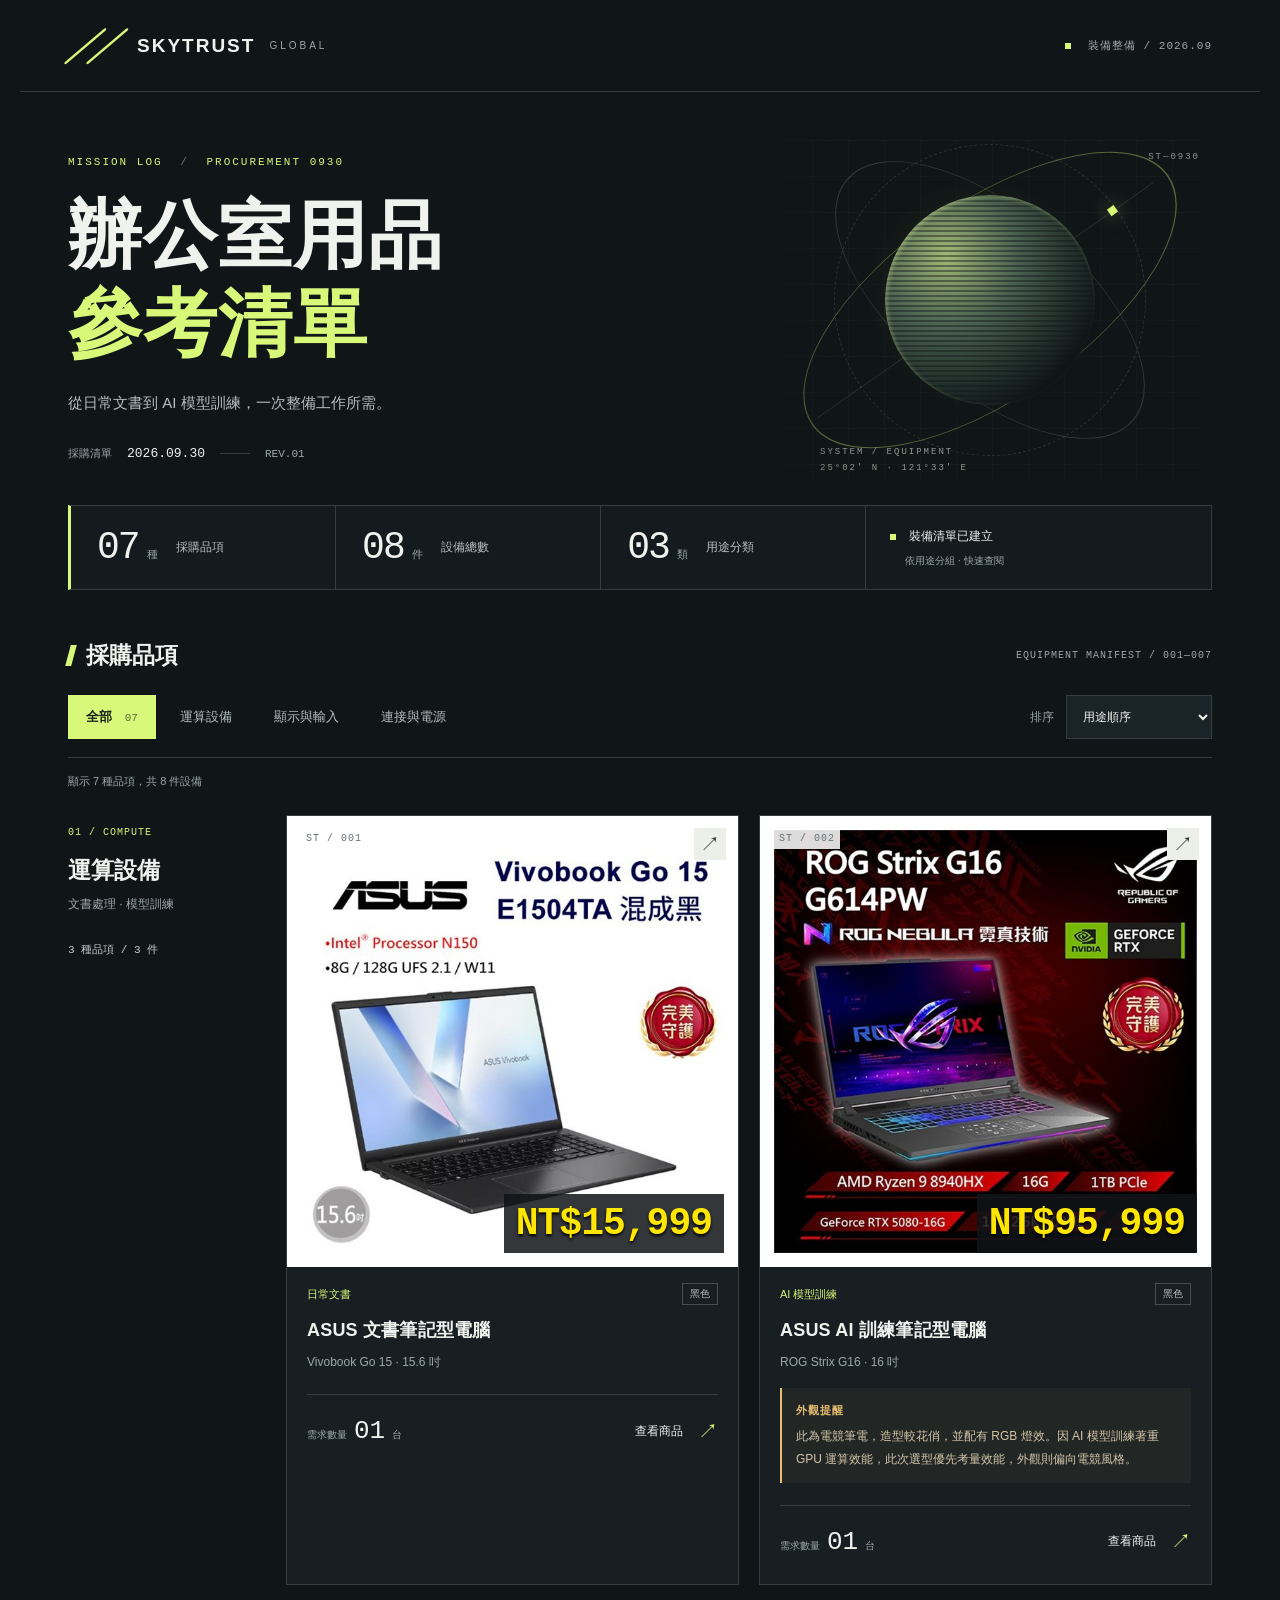
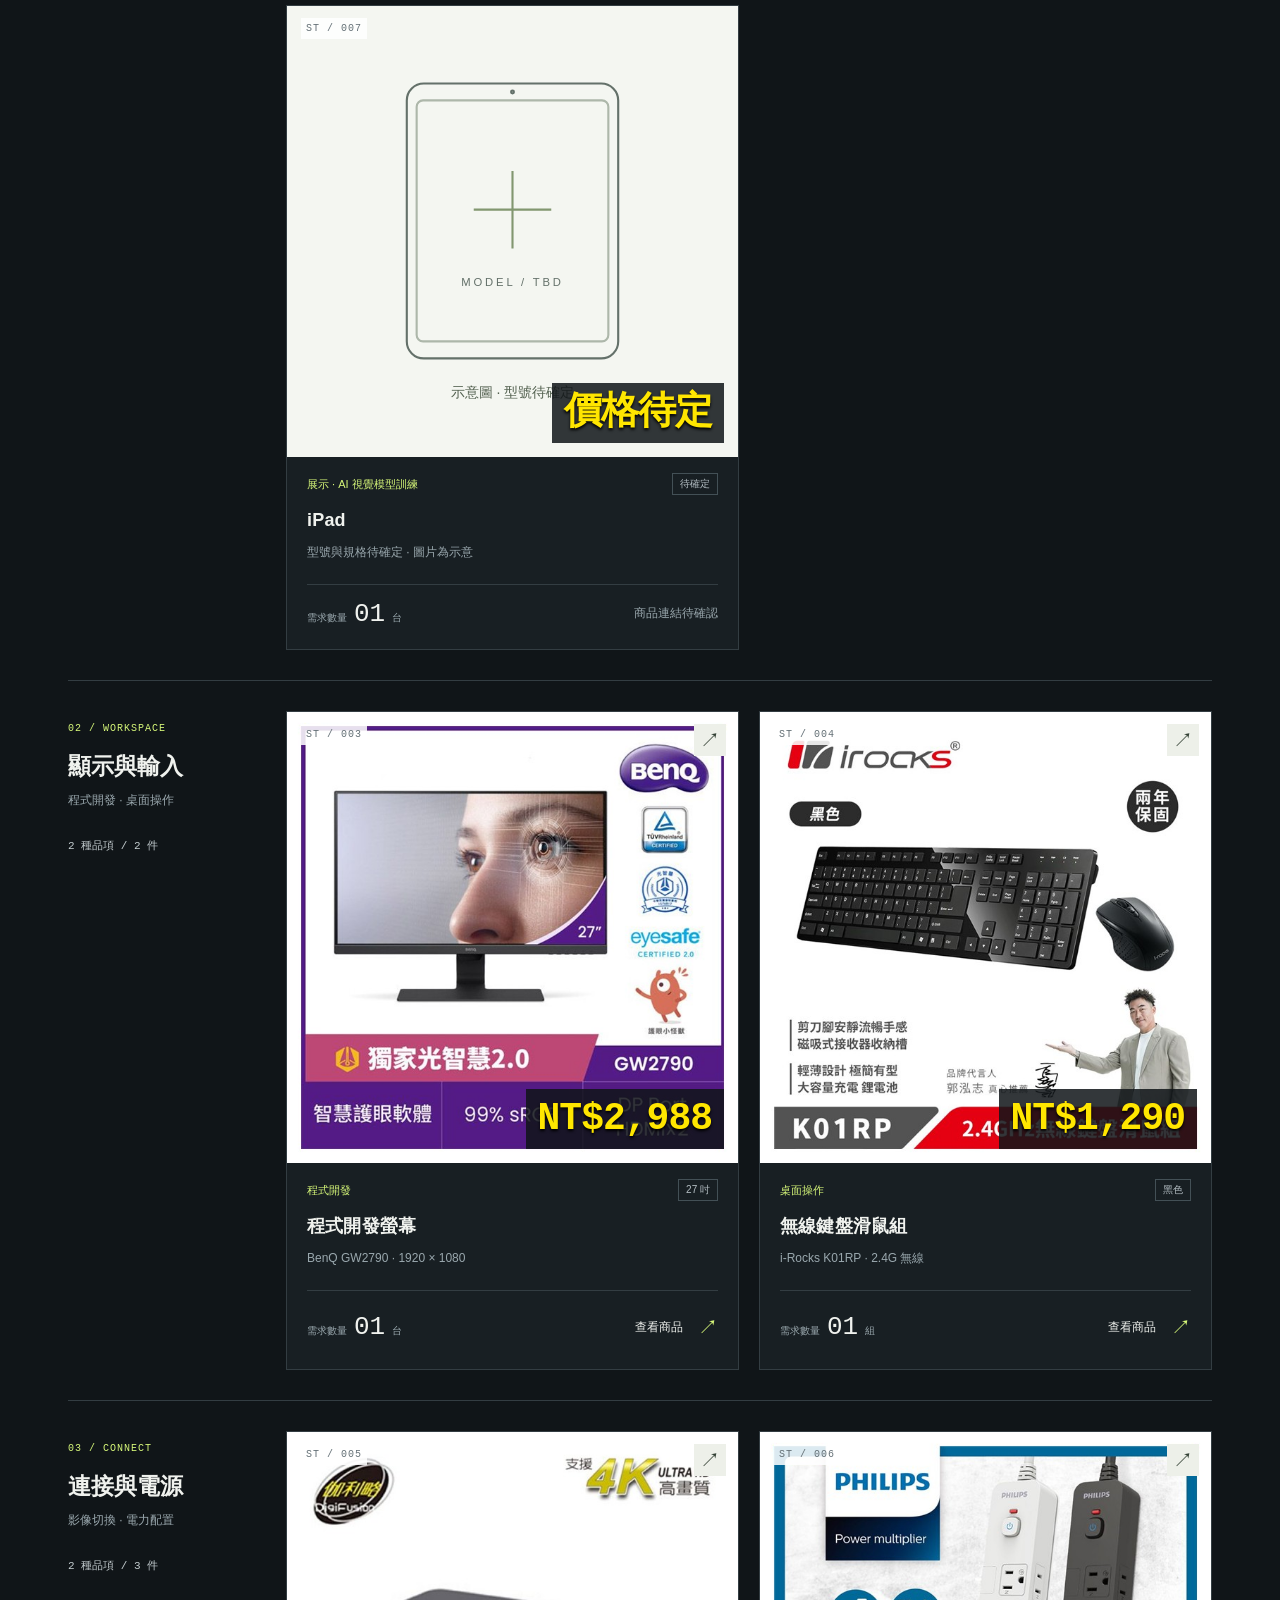
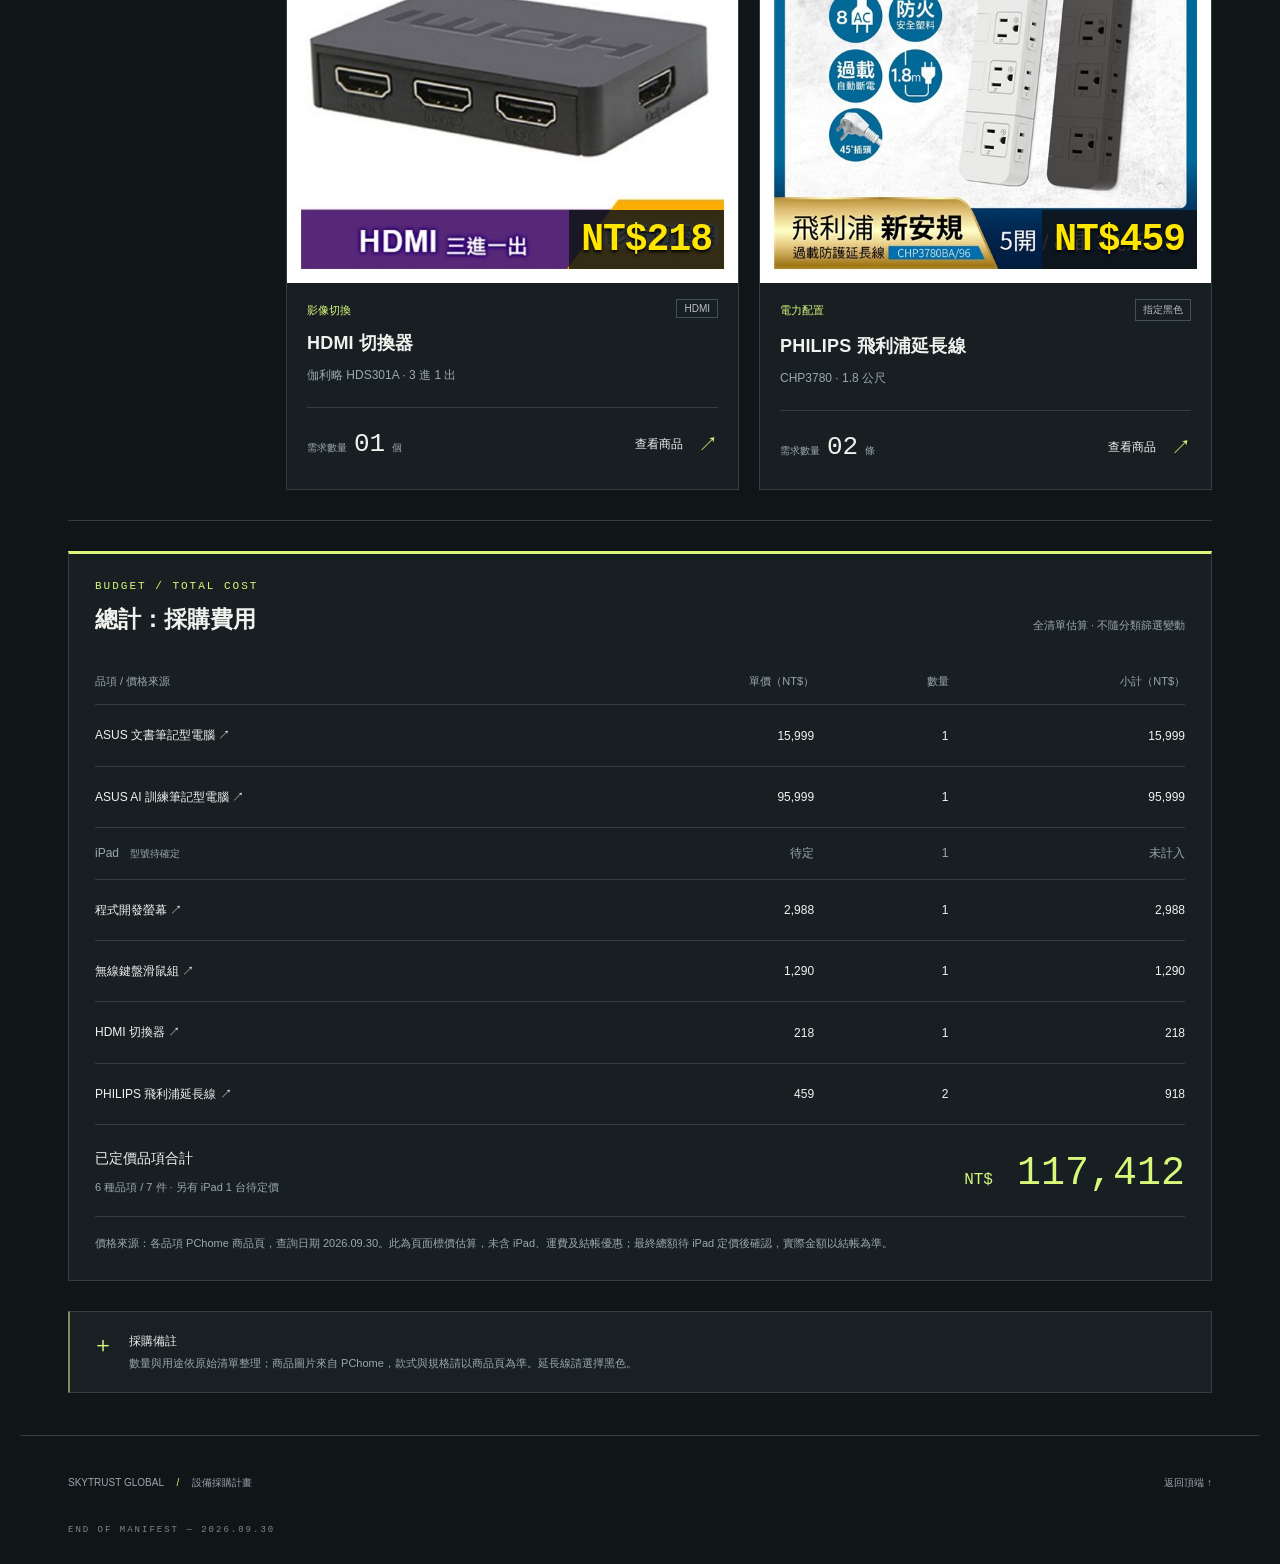
==== commit c3d999e2: "Add yellow price watermarks to product previews" ====
--- a/2026.09.30_purchase_list/index.html
+++ b/2026.09.30_purchase_list/index.html
@@ -24,17 +24,17 @@
       <p class="result-count" aria-live="polite">顯示 7 種品項，共 8 件設備</p>
       <div id="groups">
         <section class="equipment-group" data-group="compute" aria-labelledby="compute-title"><div class="group-heading"><span class="group-index">01 / COMPUTE</span><h3 id="compute-title">運算設備</h3><p>文書處理 · 模型訓練</p><span class="group-total">3 種品項 / 3 件</span></div><div class="cards">
-          <article class="card" data-name="ASUS 文書筆記型電腦" data-quantity="1" data-order="1"><a class="preview" href="assets/DHAFPX-A900K8CGT.jpg" target="_blank" rel="noopener" aria-label="放大 ASUS 文書筆記型電腦圖片"><span class="item-code">ST / 001</span><img src="assets/DHAFPX-A900K8CGT.jpg" width="640" height="640" alt="ASUS Vivobook Go 15 黑色筆記型電腦" decoding="async"><span class="expand" aria-hidden="true">↗</span></a><div class="card-body"><p class="item-role">日常文書 <span>黑色</span></p><h4>ASUS 文書筆記型電腦</h4><p class="spec">Vivobook Go 15 · 15.6 吋</p><div class="card-footer"><span class="quantity">需求數量 <strong>01</strong><span>台</span></span><a class="product-link" href="https://24h.pchome.com.tw/prod/DHAFPX-A900K8CGT" target="_blank" rel="noopener noreferrer">查看商品 <span aria-hidden="true">↗</span><span class="sr-only">（另開分頁）</span></a></div></div></article>
-          <article class="card" data-name="ASUS AI 訓練筆記型電腦" data-quantity="1" data-order="2"><a class="preview" href="assets/DHAS4M-A900JYHCO.jpg" target="_blank" rel="noopener" aria-label="放大 ASUS AI 訓練筆記型電腦圖片"><span class="item-code">ST / 002</span><img src="assets/DHAS4M-A900JYHCO.jpg" width="640" height="640" alt="ASUS ROG Strix G16 黑色筆記型電腦" decoding="async"><span class="expand" aria-hidden="true">↗</span></a><div class="card-body"><p class="item-role">AI 模型訓練 <span>黑色</span></p><h4>ASUS AI 訓練筆記型電腦</h4><p class="spec">ROG Strix G16 · 16 吋</p><p class="item-warning"><strong>外觀提醒</strong>此為電競筆電，造型較花俏，並配有 RGB 燈效。因 AI 模型訓練著重 GPU 運算效能，此次選型優先考量效能，外觀則偏向電競風格。</p><div class="card-footer"><span class="quantity">需求數量 <strong>01</strong><span>台</span></span><a class="product-link" href="https://24h.pchome.com.tw/prod/DHAS4M-A900JYHCO" target="_blank" rel="noopener noreferrer">查看商品 <span aria-hidden="true">↗</span><span class="sr-only">（另開分頁）</span></a></div></div></article>
-                  <article class="card" data-name="iPad 展示與 AI 視覺模型訓練" data-quantity="1" data-order="7"><div class="preview"><span class="item-code">ST / 007</span><img src="assets/ipad-pending.svg" width="640" height="640" alt="平板電腦示意圖，iPad 型號與商品圖片待確定" loading="lazy" decoding="async"></div><div class="card-body"><p class="item-role">展示 · AI 視覺模型訓練 <span>待確定</span></p><h4>iPad</h4><p class="spec">型號與規格待確定 · 圖片為示意</p><div class="card-footer"><span class="quantity">需求數量 <strong>01</strong><span>台</span></span><span class="spec">商品連結待確認</span></div></div></article>
+          <article class="card" data-name="ASUS 文書筆記型電腦" data-quantity="1" data-order="1"><a class="preview" href="assets/DHAFPX-A900K8CGT.jpg" target="_blank" rel="noopener" aria-label="放大 ASUS 文書筆記型電腦圖片"><span class="item-code">ST / 001</span><img src="assets/DHAFPX-A900K8CGT.jpg" width="640" height="640" alt="ASUS Vivobook Go 15 黑色筆記型電腦" decoding="async"><span class="price-watermark" aria-label="參考單價 NT$15,999">NT$15,999</span><span class="expand" aria-hidden="true">↗</span></a><div class="card-body"><p class="item-role">日常文書 <span>黑色</span></p><h4>ASUS 文書筆記型電腦</h4><p class="spec">Vivobook Go 15 · 15.6 吋</p><div class="card-footer"><span class="quantity">需求數量 <strong>01</strong><span>台</span></span><a class="product-link" href="https://24h.pchome.com.tw/prod/DHAFPX-A900K8CGT" target="_blank" rel="noopener noreferrer">查看商品 <span aria-hidden="true">↗</span><span class="sr-only">（另開分頁）</span></a></div></div></article>
+          <article class="card" data-name="ASUS AI 訓練筆記型電腦" data-quantity="1" data-order="2"><a class="preview" href="assets/DHAS4M-A900JYHCO.jpg" target="_blank" rel="noopener" aria-label="放大 ASUS AI 訓練筆記型電腦圖片"><span class="item-code">ST / 002</span><img src="assets/DHAS4M-A900JYHCO.jpg" width="640" height="640" alt="ASUS ROG Strix G16 黑色筆記型電腦" decoding="async"><span class="price-watermark" aria-label="參考單價 NT$95,999">NT$95,999</span><span class="expand" aria-hidden="true">↗</span></a><div class="card-body"><p class="item-role">AI 模型訓練 <span>黑色</span></p><h4>ASUS AI 訓練筆記型電腦</h4><p class="spec">ROG Strix G16 · 16 吋</p><p class="item-warning"><strong>外觀提醒</strong>此為電競筆電，造型較花俏，並配有 RGB 燈效。因 AI 模型訓練著重 GPU 運算效能，此次選型優先考量效能，外觀則偏向電競風格。</p><div class="card-footer"><span class="quantity">需求數量 <strong>01</strong><span>台</span></span><a class="product-link" href="https://24h.pchome.com.tw/prod/DHAS4M-A900JYHCO" target="_blank" rel="noopener noreferrer">查看商品 <span aria-hidden="true">↗</span><span class="sr-only">（另開分頁）</span></a></div></div></article>
+                  <article class="card" data-name="iPad 展示與 AI 視覺模型訓練" data-quantity="1" data-order="7"><div class="preview"><span class="item-code">ST / 007</span><img src="assets/ipad-pending.svg" width="640" height="640" alt="平板電腦示意圖，iPad 型號與商品圖片待確定" loading="lazy" decoding="async"><span class="price-watermark" aria-label="價格待定">價格待定</span></div><div class="card-body"><p class="item-role">展示 · AI 視覺模型訓練 <span>待確定</span></p><h4>iPad</h4><p class="spec">型號與規格待確定 · 圖片為示意</p><div class="card-footer"><span class="quantity">需求數量 <strong>01</strong><span>台</span></span><span class="spec">商品連結待確認</span></div></div></article>
         </div></section>
         <section class="equipment-group" data-group="workspace" aria-labelledby="workspace-title"><div class="group-heading"><span class="group-index">02 / WORKSPACE</span><h3 id="workspace-title">顯示與輸入</h3><p>程式開發 · 桌面操作</p><span class="group-total">2 種品項 / 2 件</span></div><div class="cards">
-          <article class="card" data-name="程式開發螢幕" data-quantity="1" data-order="3"><a class="preview" href="assets/DSABSO-A900HA64I.jpg" target="_blank" rel="noopener" aria-label="放大程式開發螢幕圖片"><span class="item-code">ST / 003</span><img src="assets/DSABSO-A900HA64I.jpg" width="640" height="640" alt="BenQ GW2790 27 吋螢幕" loading="lazy" decoding="async"><span class="expand" aria-hidden="true">↗</span></a><div class="card-body"><p class="item-role">程式開發 <span>27 吋</span></p><h4>程式開發螢幕</h4><p class="spec">BenQ GW2790 · 1920 × 1080</p><div class="card-footer"><span class="quantity">需求數量 <strong>01</strong><span>台</span></span><a class="product-link" href="https://24h.pchome.com.tw/prod/DSABSO-A900HA64I" target="_blank" rel="noopener noreferrer">查看商品 <span aria-hidden="true">↗</span><span class="sr-only">（另開分頁）</span></a></div></div></article>
-          <article class="card" data-name="無線鍵盤滑鼠組" data-quantity="1" data-order="4"><a class="preview" href="assets/QABF0Z-A900A4ECE.jpg" target="_blank" rel="noopener" aria-label="放大無線鍵盤滑鼠組圖片"><span class="item-code">ST / 004</span><img src="assets/QABF0Z-A900A4ECE.jpg" width="640" height="640" alt="i-Rocks K01RP 黑色無線鍵盤與滑鼠組" loading="lazy" decoding="async"><span class="expand" aria-hidden="true">↗</span></a><div class="card-body"><p class="item-role">桌面操作 <span>黑色</span></p><h4>無線鍵盤滑鼠組</h4><p class="spec">i-Rocks K01RP · 2.4G 無線</p><div class="card-footer"><span class="quantity">需求數量 <strong>01</strong><span>組</span></span><a class="product-link" href="https://24h.pchome.com.tw/prod/QABF0Z-A900A4ECE" target="_blank" rel="noopener noreferrer">查看商品 <span aria-hidden="true">↗</span><span class="sr-only">（另開分頁）</span></a></div></div></article>
+          <article class="card" data-name="程式開發螢幕" data-quantity="1" data-order="3"><a class="preview" href="assets/DSABSO-A900HA64I.jpg" target="_blank" rel="noopener" aria-label="放大程式開發螢幕圖片"><span class="item-code">ST / 003</span><img src="assets/DSABSO-A900HA64I.jpg" width="640" height="640" alt="BenQ GW2790 27 吋螢幕" loading="lazy" decoding="async"><span class="price-watermark" aria-label="參考單價 NT$2,988">NT$2,988</span><span class="expand" aria-hidden="true">↗</span></a><div class="card-body"><p class="item-role">程式開發 <span>27 吋</span></p><h4>程式開發螢幕</h4><p class="spec">BenQ GW2790 · 1920 × 1080</p><div class="card-footer"><span class="quantity">需求數量 <strong>01</strong><span>台</span></span><a class="product-link" href="https://24h.pchome.com.tw/prod/DSABSO-A900HA64I" target="_blank" rel="noopener noreferrer">查看商品 <span aria-hidden="true">↗</span><span class="sr-only">（另開分頁）</span></a></div></div></article>
+          <article class="card" data-name="無線鍵盤滑鼠組" data-quantity="1" data-order="4"><a class="preview" href="assets/QABF0Z-A900A4ECE.jpg" target="_blank" rel="noopener" aria-label="放大無線鍵盤滑鼠組圖片"><span class="item-code">ST / 004</span><img src="assets/QABF0Z-A900A4ECE.jpg" width="640" height="640" alt="i-Rocks K01RP 黑色無線鍵盤與滑鼠組" loading="lazy" decoding="async"><span class="price-watermark" aria-label="參考單價 NT$1,290">NT$1,290</span><span class="expand" aria-hidden="true">↗</span></a><div class="card-body"><p class="item-role">桌面操作 <span>黑色</span></p><h4>無線鍵盤滑鼠組</h4><p class="spec">i-Rocks K01RP · 2.4G 無線</p><div class="card-footer"><span class="quantity">需求數量 <strong>01</strong><span>組</span></span><a class="product-link" href="https://24h.pchome.com.tw/prod/QABF0Z-A900A4ECE" target="_blank" rel="noopener noreferrer">查看商品 <span aria-hidden="true">↗</span><span class="sr-only">（另開分頁）</span></a></div></div></article>
         </div></section>
         <section class="equipment-group" data-group="connect" aria-labelledby="connect-title"><div class="group-heading"><span class="group-index">03 / CONNECT</span><h3 id="connect-title">連接與電源</h3><p>影像切換 · 電力配置</p><span class="group-total">2 種品項 / 3 件</span></div><div class="cards">
-          <article class="card" data-name="HDMI 切換器" data-quantity="1" data-order="5"><a class="preview" href="assets/QABF16-A9009T082.jpg" target="_blank" rel="noopener" aria-label="放大 HDMI 切換器圖片"><span class="item-code">ST / 005</span><img src="assets/QABF16-A9009T082.jpg" width="640" height="640" alt="伽利略 HDS301A HDMI 3 進 1 出切換器" loading="lazy" decoding="async"><span class="expand" aria-hidden="true">↗</span></a><div class="card-body"><p class="item-role">影像切換 <span>HDMI</span></p><h4>HDMI 切換器</h4><p class="spec">伽利略 HDS301A · 3 進 1 出</p><div class="card-footer"><span class="quantity">需求數量 <strong>01</strong><span>個</span></span><a class="product-link" href="https://24h.pchome.com.tw/prod/QABF16-A9009T082" target="_blank" rel="noopener noreferrer">查看商品 <span aria-hidden="true">↗</span><span class="sr-only">（另開分頁）</span></a></div></div></article>
-          <article class="card" data-name="PHILIPS 飛利浦延長線" data-quantity="2" data-order="6"><a class="preview" href="assets/DSAO9R-A900GY675.jpg" target="_blank" rel="noopener" aria-label="放大 PHILIPS 延長線圖片"><span class="item-code">ST / 006</span><img src="assets/DSAO9R-A900GY675.jpg" width="640" height="640" alt="PHILIPS CHP3780 延長線商品圖，採購指定黑色" loading="lazy" decoding="async"><span class="expand" aria-hidden="true">↗</span></a><div class="card-body"><p class="item-role">電力配置 <span>指定黑色</span></p><h4>PHILIPS 飛利浦延長線</h4><p class="spec">CHP3780 · 1.8 公尺</p><div class="card-footer"><span class="quantity">需求數量 <strong>02</strong><span>條</span></span><a class="product-link" href="https://24h.pchome.com.tw/prod/DSAO9R-A900GY675" target="_blank" rel="noopener noreferrer">查看商品 <span aria-hidden="true">↗</span><span class="sr-only">（另開分頁）</span></a></div></div></article>
+          <article class="card" data-name="HDMI 切換器" data-quantity="1" data-order="5"><a class="preview" href="assets/QABF16-A9009T082.jpg" target="_blank" rel="noopener" aria-label="放大 HDMI 切換器圖片"><span class="item-code">ST / 005</span><img src="assets/QABF16-A9009T082.jpg" width="640" height="640" alt="伽利略 HDS301A HDMI 3 進 1 出切換器" loading="lazy" decoding="async"><span class="price-watermark" aria-label="參考單價 NT$218">NT$218</span><span class="expand" aria-hidden="true">↗</span></a><div class="card-body"><p class="item-role">影像切換 <span>HDMI</span></p><h4>HDMI 切換器</h4><p class="spec">伽利略 HDS301A · 3 進 1 出</p><div class="card-footer"><span class="quantity">需求數量 <strong>01</strong><span>個</span></span><a class="product-link" href="https://24h.pchome.com.tw/prod/QABF16-A9009T082" target="_blank" rel="noopener noreferrer">查看商品 <span aria-hidden="true">↗</span><span class="sr-only">（另開分頁）</span></a></div></div></article>
+          <article class="card" data-name="PHILIPS 飛利浦延長線" data-quantity="2" data-order="6"><a class="preview" href="assets/DSAO9R-A900GY675.jpg" target="_blank" rel="noopener" aria-label="放大 PHILIPS 延長線圖片"><span class="item-code">ST / 006</span><img src="assets/DSAO9R-A900GY675.jpg" width="640" height="640" alt="PHILIPS CHP3780 延長線商品圖，採購指定黑色" loading="lazy" decoding="async"><span class="price-watermark" aria-label="參考單價 NT$459">NT$459</span><span class="expand" aria-hidden="true">↗</span></a><div class="card-body"><p class="item-role">電力配置 <span>指定黑色</span></p><h4>PHILIPS 飛利浦延長線</h4><p class="spec">CHP3780 · 1.8 公尺</p><div class="card-footer"><span class="quantity">需求數量 <strong>02</strong><span>條</span></span><a class="product-link" href="https://24h.pchome.com.tw/prod/DSAO9R-A900GY675" target="_blank" rel="noopener noreferrer">查看商品 <span aria-hidden="true">↗</span><span class="sr-only">（另開分頁）</span></a></div></div></article>
         </div></section>
       </div>
       <section class="cost-summary" aria-labelledby="cost-title">
--- a/2026.09.30_purchase_list/style.css
+++ b/2026.09.30_purchase_list/style.css
@@ -3,3 +3,5 @@
 /* Full-manifest budget remains visible when categories are filtered. */
 .cost-summary{margin:0 0 30px;border:1px solid var(--line);border-top:3px solid var(--accent);background:var(--panel);padding:26px}.cost-heading{display:flex;justify-content:space-between;align-items:end;gap:16px;margin-bottom:24px}.cost-heading .eyebrow{margin-bottom:12px}.cost-heading h2{font-size:23px}.cost-scope{color:var(--muted);font-size:11px;margin:0;line-height:1.8}.cost-table-wrap{overflow-x:auto}.cost-table{width:100%;border-collapse:collapse;font-size:12px}.cost-table th,.cost-table td{padding:15px 12px;border-bottom:1px solid var(--line);text-align:right;white-space:nowrap}.cost-table th:first-child{text-align:left;padding-left:0;white-space:normal;min-width:135px}.cost-table th:last-child,.cost-table td:last-child{padding-right:0}.cost-table thead th{font-size:11px;color:var(--muted);font-weight:400}.cost-table tbody th{font-weight:400;line-height:1.7}.cost-table td{font-variant-numeric:tabular-nums}.cost-table a{display:inline-block;padding:5px 0}.cost-table a:hover{color:var(--accent)}.cost-pending{color:var(--muted)}.cost-pending th span{display:inline-block;font-size:10px;margin-left:8px}.cost-total{display:flex;justify-content:space-between;align-items:center;gap:20px;padding:24px 0 18px}.cost-total>div>span{font-size:14px}.cost-total small{display:block;color:var(--muted);font-size:11px;margin-top:10px;line-height:1.8}.cost-total strong{color:var(--accent);font:40px Consolas,monospace;white-space:nowrap}.cost-total strong span{font-size:16px}.cost-disclaimer{color:var(--muted);font-size:11px;line-height:1.9;margin:0;padding-top:16px;border-top:1px solid var(--line)}@media(max-width:520px){.cost-summary{padding:18px 14px}.cost-heading{display:block}.cost-heading h2{font-size:21px}.cost-scope{margin-top:12px}.cost-table{font-size:11px}.cost-table th,.cost-table td{padding:12px 6px}.cost-table thead th{font-size:10px}.cost-table th:first-child{min-width:100px}.cost-pending th span{display:block;margin-left:0}.cost-total{display:block}.cost-total strong{display:block;font-size:36px;margin-top:16px}}@media print{.cost-summary{background:white;break-inside:avoid}.cost-total strong{color:#263c16}.cost-table-wrap{overflow:visible}}
 .item-warning{margin:16px 0 0;padding:12px 14px;border-left:2px solid #e7bd71;background:#e7bd710c;color:#d4c5a8;font-size:12px;line-height:1.9;overflow-wrap:anywhere}.item-warning strong{display:block;margin-bottom:4px;color:#e7bd71;font-size:11px;letter-spacing:1px}
+
+.price-watermark{position:absolute;right:14px;bottom:14px;z-index:2;max-width:calc(100% - 28px);padding:8px 12px;background:#101518d9;color:#ffe600;font-family:Consolas,"Microsoft JhengHei",monospace;font-size:clamp(26px,3vw,38px);font-weight:800;line-height:1.15;letter-spacing:-1px;text-shadow:0 2px 3px #000;pointer-events:none}.preview .expand{top:12px;bottom:auto}@media(max-width:520px){.price-watermark{font-size:clamp(28px,8vw,38px)}}@media print{.price-watermark{color:#ffe600;background:#101518;print-color-adjust:exact;-webkit-print-color-adjust:exact}}
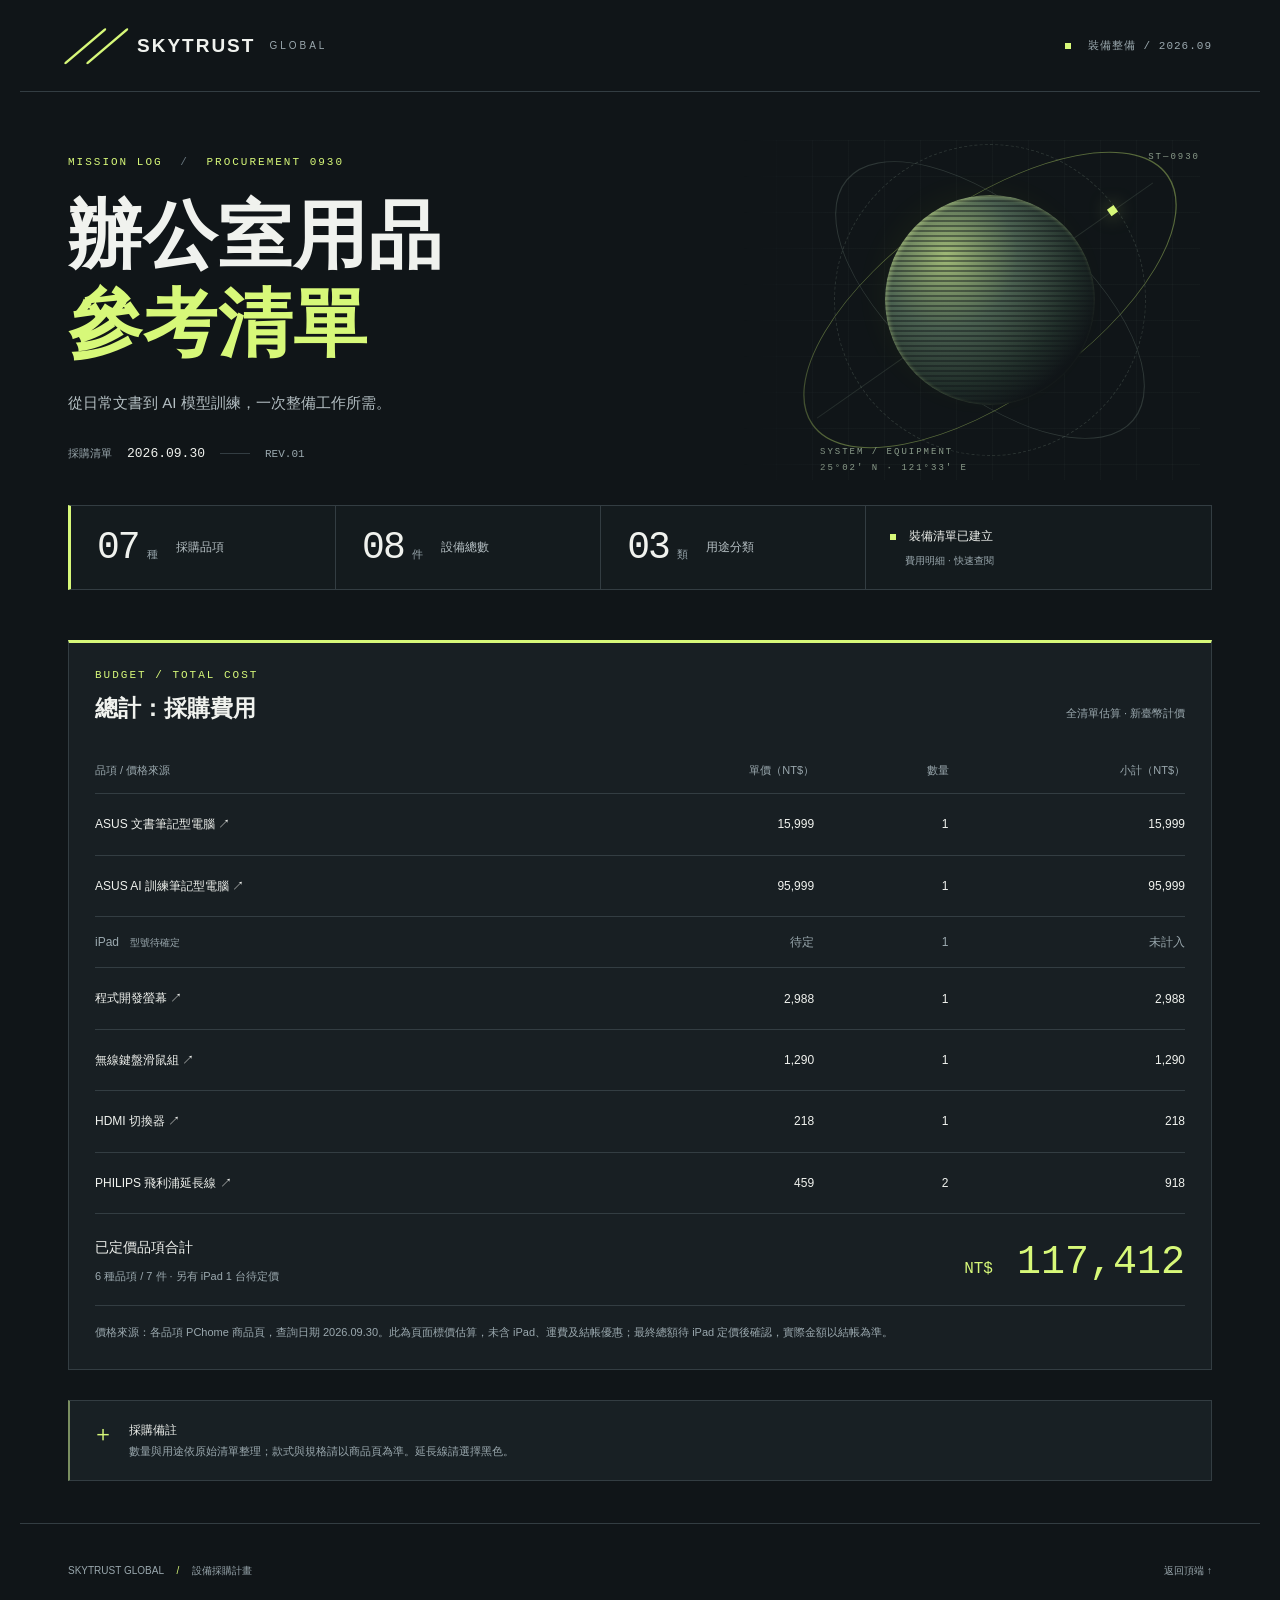
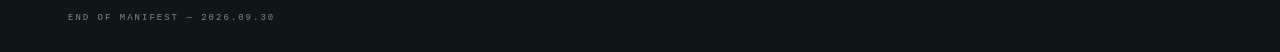
==== commit c4777cab: "Remove purchase item section and retain cost summary" ====
--- a/2026.09.30_purchase_list/index.html
+++ b/2026.09.30_purchase_list/index.html
@@ -4,41 +4,22 @@
   <meta charset="utf-8">
   <meta name="viewport" content="width=device-width, initial-scale=1">
   <meta name="theme-color" content="#101518">
-  <meta name="description" content="2026 年 9 月 30 日設備採購清單：7 種品項、8 件設備，依用途分類，提供商品圖片與採購連結。">
+  <meta name="description" content="2026 年 9 月 30 日設備採購清單：7 種品項、8 件設備，提供費用明細與採購連結。">
   <title>設備採購清單｜SKYTRUST / 2026.09.30</title>
   <link rel="stylesheet" href="style.css">
-  <script src="app.js" defer></script>
 </head>
 <body>
-  <a class="skip" href="#inventory">跳至採購清單</a>
+  <a class="skip" href="#cost-summary">跳至採購費用</a>
   <header class="masthead"><a class="brand" href="./"><span class="brand-icon" aria-hidden="true">╱╱</span> SKYTRUST<span class="brand-sub">GLOBAL</span></a><span class="edition"><i></i> 裝備整備 / 2026.09</span></header>
   <main>
     <section class="hero" aria-labelledby="title">
       <div class="hero-copy"><p class="eyebrow">MISSION LOG <span>/</span> PROCUREMENT 0930</p><h1 id="title">辦公室用品<br><span>參考清單</span></h1><p class="intro">從日常文書到 AI 模型訓練，<br class="mobile-break">一次整備工作所需。</p><div class="date"><span>採購清單</span><time datetime="2026-09-30">2026.09.30</time><span class="date-rule"></span> REV.01</div></div>
       <div class="orbital" aria-hidden="true"><div class="orbit orbit-one"></div><div class="orbit orbit-two"></div><div class="orbit orbit-three"></div><div class="crosshair"></div><div class="planet"></div><span class="orbit-label">SYSTEM / EQUIPMENT<br>25°02′ N · 121°33′ E</span><span class="orbit-tag">ST—0930</span></div>
-      <div class="stats" aria-label="清單統計"><div><strong>07<span>種</span></strong><span>採購品項</span></div><div><strong>08<span>件</span></strong><span>設備總數</span></div><div><strong>03<span>類</span></strong><span>用途分類</span></div><p><span class="status-dot"></span> 裝備清單已建立<small>依用途分組 · 快速查閱</small></p></div>
+      <div class="stats" aria-label="清單統計"><div><strong>07<span>種</span></strong><span>採購品項</span></div><div><strong>08<span>件</span></strong><span>設備總數</span></div><div><strong>03<span>類</span></strong><span>用途分類</span></div><p><span class="status-dot"></span> 裝備清單已建立<small>費用明細 · 快速查閱</small></p></div>
     </section>
-    <section id="inventory" class="inventory" aria-labelledby="inventory-title">
-      <div class="inventory-heading"><h2 id="inventory-title"><span class="section-marker"></span> 採購品項</h2><span class="micro">EQUIPMENT MANIFEST / 001—007</span></div>
-      <div class="toolbar" hidden><div class="filters" role="group" aria-label="依用途篩選"><button type="button" data-filter="all" aria-pressed="true">全部 <span>07</span></button><button type="button" data-filter="compute" aria-pressed="false">運算設備</button><button type="button" data-filter="workspace" aria-pressed="false">顯示與輸入</button><button type="button" data-filter="connect" aria-pressed="false">連接與電源</button></div><label class="sort">排序 <select id="sort"><option value="default">用途順序</option><option value="quantity">數量：多 → 少</option><option value="name">名稱：筆畫順序</option></select></label></div>
-      <p class="result-count" aria-live="polite">顯示 7 種品項，共 8 件設備</p>
-      <div id="groups">
-        <section class="equipment-group" data-group="compute" aria-labelledby="compute-title"><div class="group-heading"><span class="group-index">01 / COMPUTE</span><h3 id="compute-title">運算設備</h3><p>文書處理 · 模型訓練</p><span class="group-total">3 種品項 / 3 件</span></div><div class="cards">
-          <article class="card" data-name="ASUS 文書筆記型電腦" data-quantity="1" data-order="1"><a class="preview" href="assets/DHAFPX-A900K8CGT.jpg" target="_blank" rel="noopener" aria-label="放大 ASUS 文書筆記型電腦圖片"><span class="item-code">ST / 001</span><img src="assets/DHAFPX-A900K8CGT.jpg" width="640" height="640" alt="ASUS Vivobook Go 15 黑色筆記型電腦" decoding="async"><span class="price-watermark" aria-label="參考單價 NT$15,999">NT$15,999</span><span class="expand" aria-hidden="true">↗</span></a><div class="card-body"><p class="item-role">日常文書 <span>黑色</span></p><h4>ASUS 文書筆記型電腦</h4><p class="spec">Vivobook Go 15 · 15.6 吋</p><div class="card-footer"><span class="quantity">需求數量 <strong>01</strong><span>台</span></span><a class="product-link" href="https://24h.pchome.com.tw/prod/DHAFPX-A900K8CGT" target="_blank" rel="noopener noreferrer">查看商品 <span aria-hidden="true">↗</span><span class="sr-only">（另開分頁）</span></a></div></div></article>
-          <article class="card" data-name="ASUS AI 訓練筆記型電腦" data-quantity="1" data-order="2"><a class="preview" href="assets/DHAS4M-A900JYHCO.jpg" target="_blank" rel="noopener" aria-label="放大 ASUS AI 訓練筆記型電腦圖片"><span class="item-code">ST / 002</span><img src="assets/DHAS4M-A900JYHCO.jpg" width="640" height="640" alt="ASUS ROG Strix G16 黑色筆記型電腦" decoding="async"><span class="price-watermark" aria-label="參考單價 NT$95,999">NT$95,999</span><span class="expand" aria-hidden="true">↗</span></a><div class="card-body"><p class="item-role">AI 模型訓練 <span>黑色</span></p><h4>ASUS AI 訓練筆記型電腦</h4><p class="spec">ROG Strix G16 · 16 吋</p><p class="item-warning"><strong>外觀提醒</strong>此為電競筆電，造型較花俏，並配有 RGB 燈效。因 AI 模型訓練著重 GPU 運算效能，此次選型優先考量效能，外觀則偏向電競風格。</p><div class="card-footer"><span class="quantity">需求數量 <strong>01</strong><span>台</span></span><a class="product-link" href="https://24h.pchome.com.tw/prod/DHAS4M-A900JYHCO" target="_blank" rel="noopener noreferrer">查看商品 <span aria-hidden="true">↗</span><span class="sr-only">（另開分頁）</span></a></div></div></article>
-                  <article class="card" data-name="iPad 展示與 AI 視覺模型訓練" data-quantity="1" data-order="7"><div class="preview"><span class="item-code">ST / 007</span><img src="assets/ipad-pending.svg" width="640" height="640" alt="平板電腦示意圖，iPad 型號與商品圖片待確定" loading="lazy" decoding="async"><span class="price-watermark" aria-label="價格待定">價格待定</span></div><div class="card-body"><p class="item-role">展示 · AI 視覺模型訓練 <span>待確定</span></p><h4>iPad</h4><p class="spec">型號與規格待確定 · 圖片為示意</p><div class="card-footer"><span class="quantity">需求數量 <strong>01</strong><span>台</span></span><span class="spec">商品連結待確認</span></div></div></article>
-        </div></section>
-        <section class="equipment-group" data-group="workspace" aria-labelledby="workspace-title"><div class="group-heading"><span class="group-index">02 / WORKSPACE</span><h3 id="workspace-title">顯示與輸入</h3><p>程式開發 · 桌面操作</p><span class="group-total">2 種品項 / 2 件</span></div><div class="cards">
-          <article class="card" data-name="程式開發螢幕" data-quantity="1" data-order="3"><a class="preview" href="assets/DSABSO-A900HA64I.jpg" target="_blank" rel="noopener" aria-label="放大程式開發螢幕圖片"><span class="item-code">ST / 003</span><img src="assets/DSABSO-A900HA64I.jpg" width="640" height="640" alt="BenQ GW2790 27 吋螢幕" loading="lazy" decoding="async"><span class="price-watermark" aria-label="參考單價 NT$2,988">NT$2,988</span><span class="expand" aria-hidden="true">↗</span></a><div class="card-body"><p class="item-role">程式開發 <span>27 吋</span></p><h4>程式開發螢幕</h4><p class="spec">BenQ GW2790 · 1920 × 1080</p><div class="card-footer"><span class="quantity">需求數量 <strong>01</strong><span>台</span></span><a class="product-link" href="https://24h.pchome.com.tw/prod/DSABSO-A900HA64I" target="_blank" rel="noopener noreferrer">查看商品 <span aria-hidden="true">↗</span><span class="sr-only">（另開分頁）</span></a></div></div></article>
-          <article class="card" data-name="無線鍵盤滑鼠組" data-quantity="1" data-order="4"><a class="preview" href="assets/QABF0Z-A900A4ECE.jpg" target="_blank" rel="noopener" aria-label="放大無線鍵盤滑鼠組圖片"><span class="item-code">ST / 004</span><img src="assets/QABF0Z-A900A4ECE.jpg" width="640" height="640" alt="i-Rocks K01RP 黑色無線鍵盤與滑鼠組" loading="lazy" decoding="async"><span class="price-watermark" aria-label="參考單價 NT$1,290">NT$1,290</span><span class="expand" aria-hidden="true">↗</span></a><div class="card-body"><p class="item-role">桌面操作 <span>黑色</span></p><h4>無線鍵盤滑鼠組</h4><p class="spec">i-Rocks K01RP · 2.4G 無線</p><div class="card-footer"><span class="quantity">需求數量 <strong>01</strong><span>組</span></span><a class="product-link" href="https://24h.pchome.com.tw/prod/QABF0Z-A900A4ECE" target="_blank" rel="noopener noreferrer">查看商品 <span aria-hidden="true">↗</span><span class="sr-only">（另開分頁）</span></a></div></div></article>
-        </div></section>
-        <section class="equipment-group" data-group="connect" aria-labelledby="connect-title"><div class="group-heading"><span class="group-index">03 / CONNECT</span><h3 id="connect-title">連接與電源</h3><p>影像切換 · 電力配置</p><span class="group-total">2 種品項 / 3 件</span></div><div class="cards">
-          <article class="card" data-name="HDMI 切換器" data-quantity="1" data-order="5"><a class="preview" href="assets/QABF16-A9009T082.jpg" target="_blank" rel="noopener" aria-label="放大 HDMI 切換器圖片"><span class="item-code">ST / 005</span><img src="assets/QABF16-A9009T082.jpg" width="640" height="640" alt="伽利略 HDS301A HDMI 3 進 1 出切換器" loading="lazy" decoding="async"><span class="price-watermark" aria-label="參考單價 NT$218">NT$218</span><span class="expand" aria-hidden="true">↗</span></a><div class="card-body"><p class="item-role">影像切換 <span>HDMI</span></p><h4>HDMI 切換器</h4><p class="spec">伽利略 HDS301A · 3 進 1 出</p><div class="card-footer"><span class="quantity">需求數量 <strong>01</strong><span>個</span></span><a class="product-link" href="https://24h.pchome.com.tw/prod/QABF16-A9009T082" target="_blank" rel="noopener noreferrer">查看商品 <span aria-hidden="true">↗</span><span class="sr-only">（另開分頁）</span></a></div></div></article>
-          <article class="card" data-name="PHILIPS 飛利浦延長線" data-quantity="2" data-order="6"><a class="preview" href="assets/DSAO9R-A900GY675.jpg" target="_blank" rel="noopener" aria-label="放大 PHILIPS 延長線圖片"><span class="item-code">ST / 006</span><img src="assets/DSAO9R-A900GY675.jpg" width="640" height="640" alt="PHILIPS CHP3780 延長線商品圖，採購指定黑色" loading="lazy" decoding="async"><span class="price-watermark" aria-label="參考單價 NT$459">NT$459</span><span class="expand" aria-hidden="true">↗</span></a><div class="card-body"><p class="item-role">電力配置 <span>指定黑色</span></p><h4>PHILIPS 飛利浦延長線</h4><p class="spec">CHP3780 · 1.8 公尺</p><div class="card-footer"><span class="quantity">需求數量 <strong>02</strong><span>條</span></span><a class="product-link" href="https://24h.pchome.com.tw/prod/DSAO9R-A900GY675" target="_blank" rel="noopener noreferrer">查看商品 <span aria-hidden="true">↗</span><span class="sr-only">（另開分頁）</span></a></div></div></article>
-        </div></section>
-      </div>
-      <section class="cost-summary" aria-labelledby="cost-title">
-        <div class="cost-heading"><div><p class="eyebrow">BUDGET / TOTAL COST</p><h2 id="cost-title">總計：採購費用</h2></div><p class="cost-scope">全清單估算 · 不隨分類篩選變動</p></div>
+    <div class="inventory">
+      <section id="cost-summary" class="cost-summary" aria-labelledby="cost-title">
+        <div class="cost-heading"><div><p class="eyebrow">BUDGET / TOTAL COST</p><h2 id="cost-title">總計：採購費用</h2></div><p class="cost-scope">全清單估算 · 新臺幣計價</p></div>
         <div class="cost-table-wrap" role="region" aria-label="採購費用明細，可水平捲動" tabindex="0">
           <table class="cost-table">
             <caption class="sr-only">新臺幣單價、採購數量與品項小計；商品名稱連結至價格來源。</caption>
@@ -57,10 +38,9 @@
         <div class="cost-total"><div><span>已定價品項合計</span><small>6 種品項 / 7 件 · 另有 iPad 1 台待定價</small></div><strong><span>NT$</span> 117,412</strong></div>
         <p class="cost-disclaimer">價格來源：各品項 PChome 商品頁，查詢日期 <time datetime="2026-09-30">2026.09.30</time>。此為頁面標價估算，未含 iPad、運費及結帳優惠；最終總額待 iPad 定價後確認，實際金額以結帳為準。</p>
       </section>
-      <aside class="note"><span aria-hidden="true">＋</span><p>採購備註<span>數量與用途依原始清單整理；商品圖片來自 PChome，款式與規格請以商品頁為準。延長線請選擇黑色。</span></p></aside>
-    </section>
+      <aside class="note"><span aria-hidden="true">＋</span><p>採購備註<span>數量與用途依原始清單整理；款式與規格請以商品頁為準。延長線請選擇黑色。</span></p></aside>
+    </div>
   </main>
   <footer><span>SKYTRUST GLOBAL <span class="footer-slash">/</span> 設備採購計畫</span><a href="#title">返回頂端 ↑</a><span class="footer-code">END OF MANIFEST — 2026.09.30</span></footer>
-  <dialog id="lightbox" aria-labelledby="lightbox-title"><button class="close" type="button" aria-label="關閉圖片預覽">×</button><img width="640" height="640" alt=""><p id="lightbox-title"></p></dialog>
 </body>
 </html>
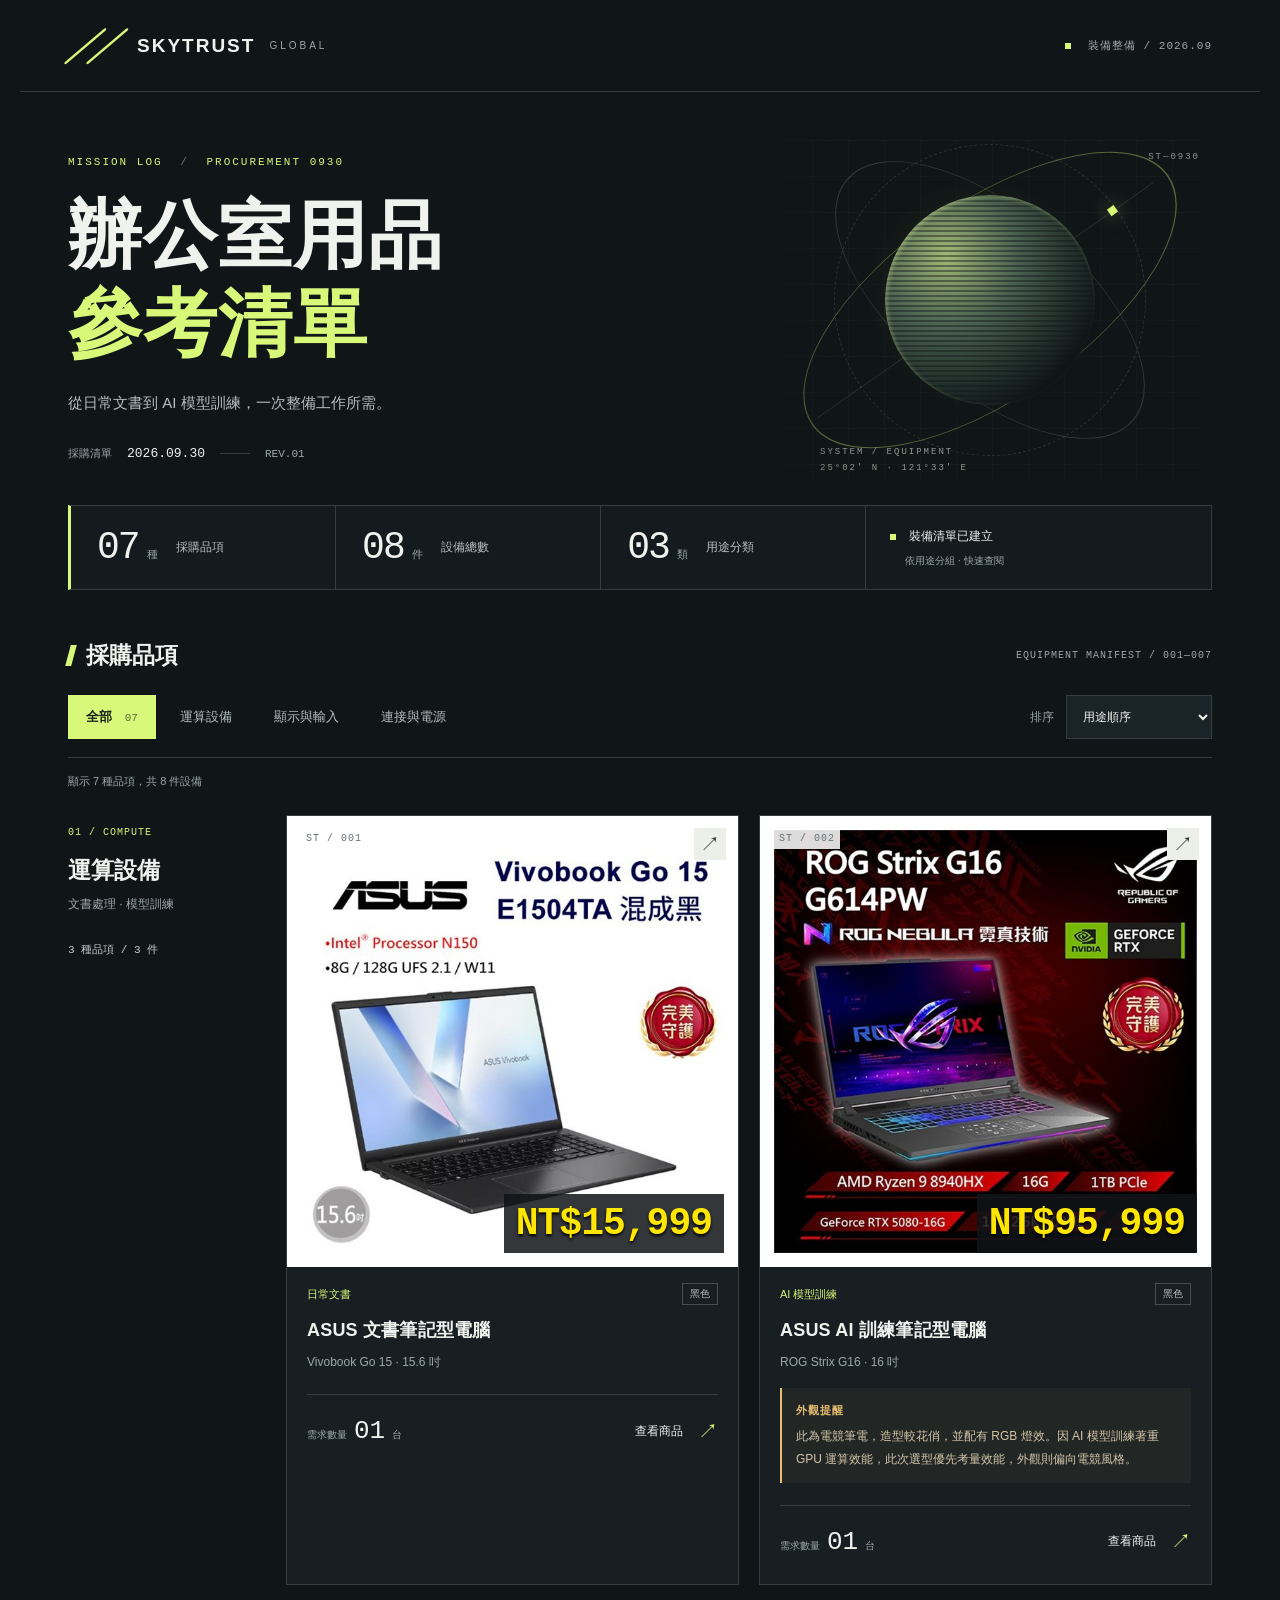
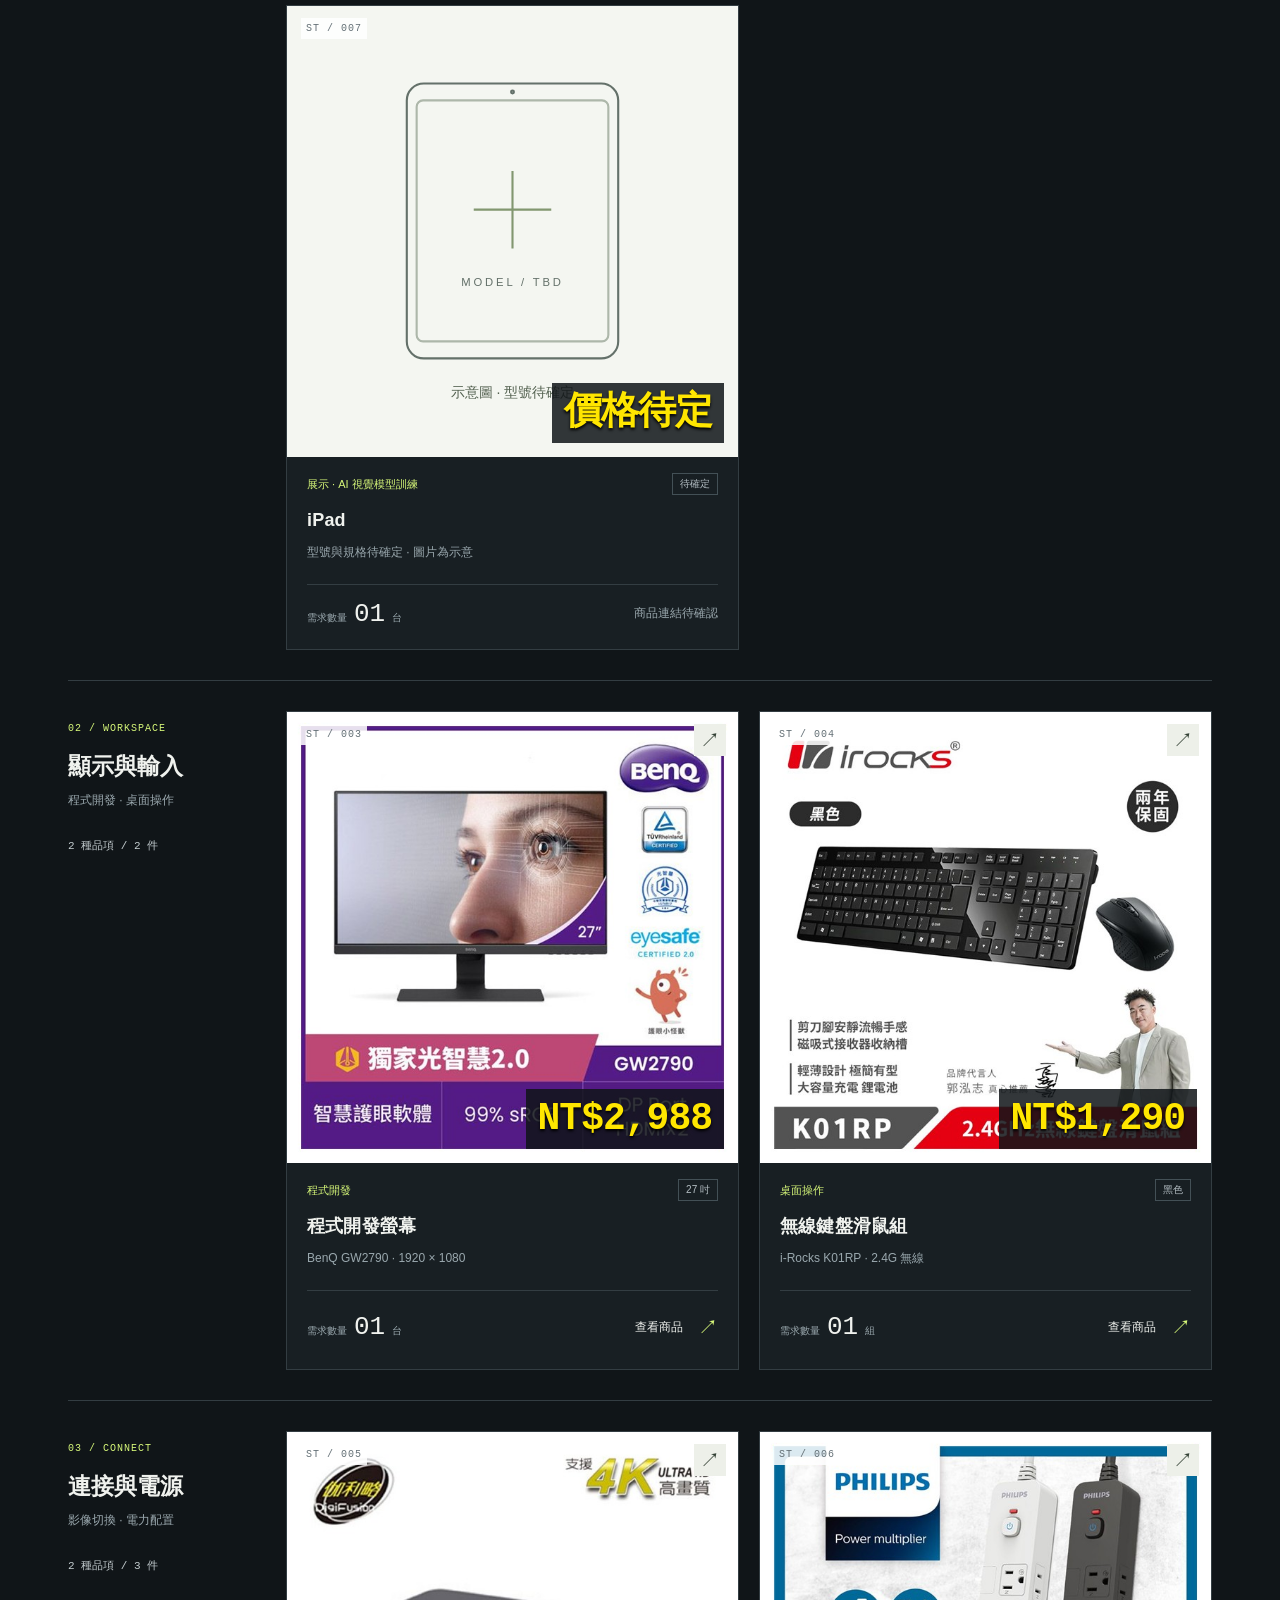
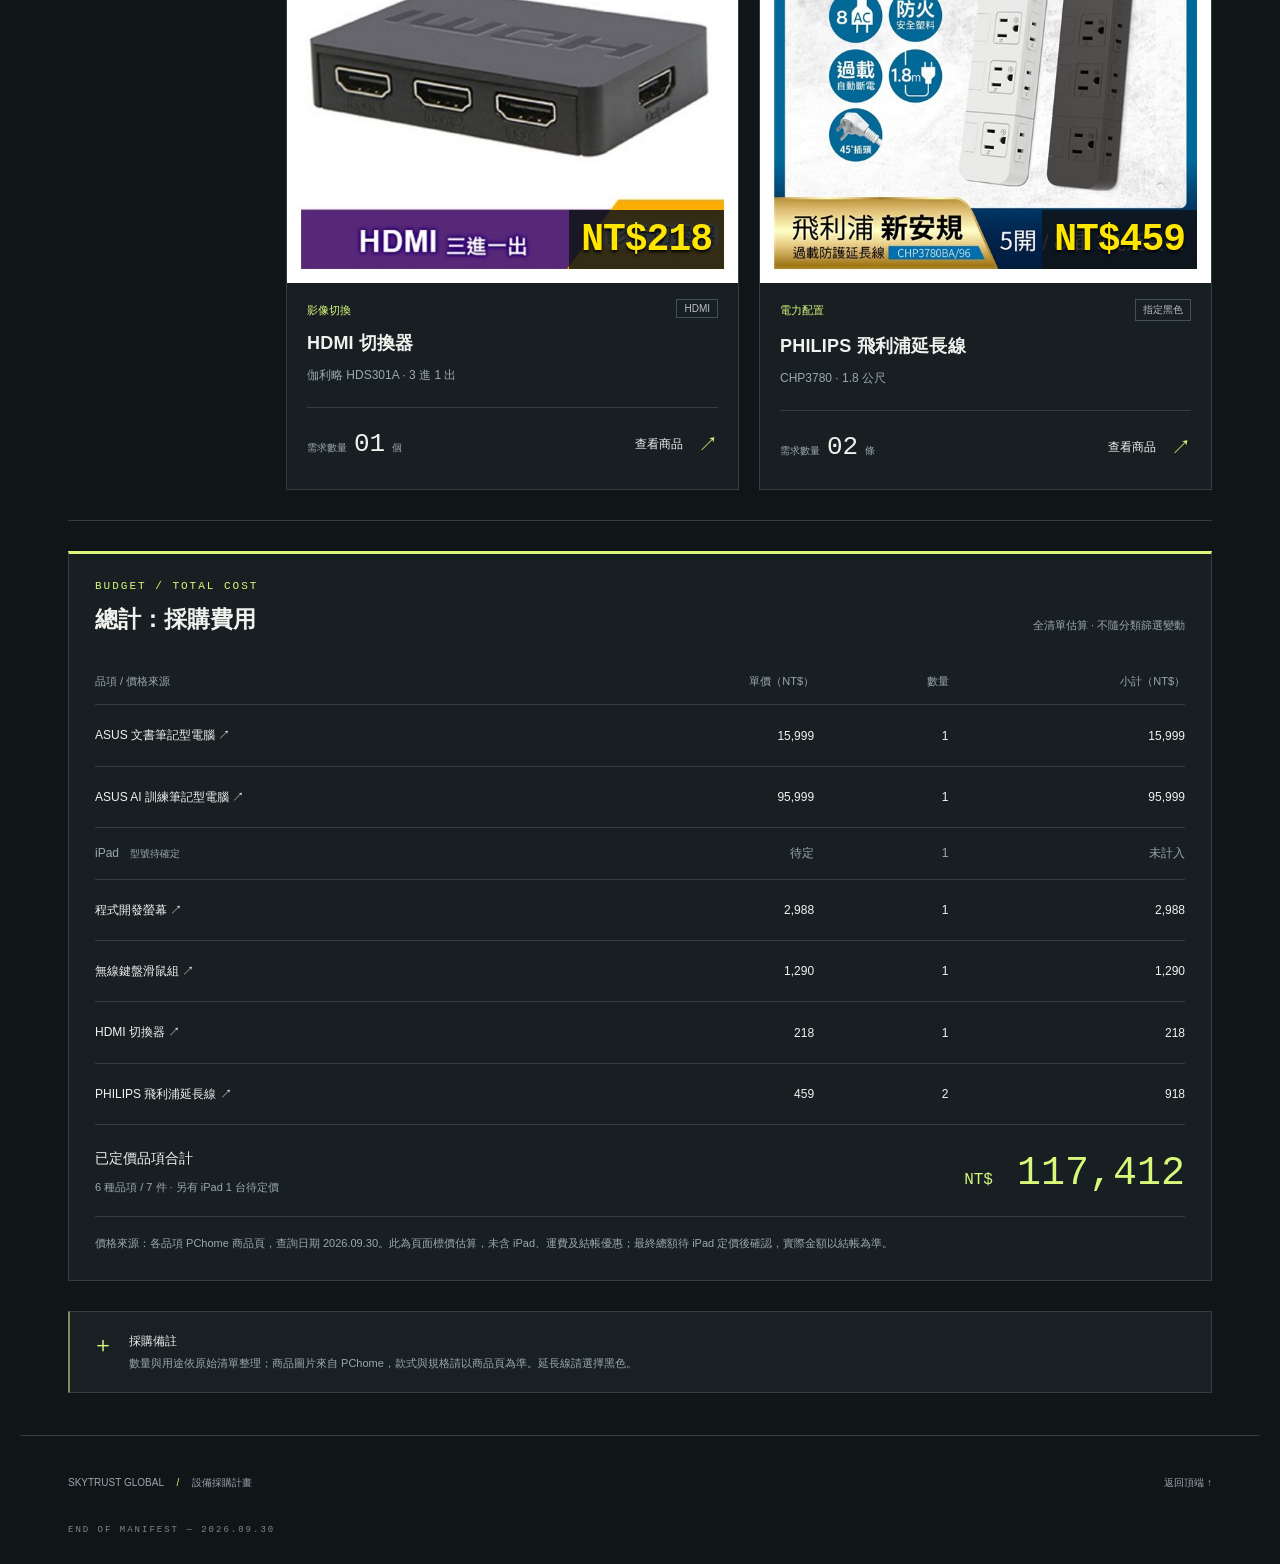
==== commit e61ca599: "Revert "Remove purchase item section and retain cost summary" This reverts commit c4777cab717f7d4594" ====
--- a/2026.09.30_purchase_list/index.html
+++ b/2026.09.30_purchase_list/index.html
@@ -4,22 +4,41 @@
   <meta charset="utf-8">
   <meta name="viewport" content="width=device-width, initial-scale=1">
   <meta name="theme-color" content="#101518">
-  <meta name="description" content="2026 年 9 月 30 日設備採購清單：7 種品項、8 件設備，提供費用明細與採購連結。">
+  <meta name="description" content="2026 年 9 月 30 日設備採購清單：7 種品項、8 件設備，依用途分類，提供商品圖片與採購連結。">
   <title>設備採購清單｜SKYTRUST / 2026.09.30</title>
   <link rel="stylesheet" href="style.css">
+  <script src="app.js" defer></script>
 </head>
 <body>
-  <a class="skip" href="#cost-summary">跳至採購費用</a>
+  <a class="skip" href="#inventory">跳至採購清單</a>
   <header class="masthead"><a class="brand" href="./"><span class="brand-icon" aria-hidden="true">╱╱</span> SKYTRUST<span class="brand-sub">GLOBAL</span></a><span class="edition"><i></i> 裝備整備 / 2026.09</span></header>
   <main>
     <section class="hero" aria-labelledby="title">
       <div class="hero-copy"><p class="eyebrow">MISSION LOG <span>/</span> PROCUREMENT 0930</p><h1 id="title">辦公室用品<br><span>參考清單</span></h1><p class="intro">從日常文書到 AI 模型訓練，<br class="mobile-break">一次整備工作所需。</p><div class="date"><span>採購清單</span><time datetime="2026-09-30">2026.09.30</time><span class="date-rule"></span> REV.01</div></div>
       <div class="orbital" aria-hidden="true"><div class="orbit orbit-one"></div><div class="orbit orbit-two"></div><div class="orbit orbit-three"></div><div class="crosshair"></div><div class="planet"></div><span class="orbit-label">SYSTEM / EQUIPMENT<br>25°02′ N · 121°33′ E</span><span class="orbit-tag">ST—0930</span></div>
-      <div class="stats" aria-label="清單統計"><div><strong>07<span>種</span></strong><span>採購品項</span></div><div><strong>08<span>件</span></strong><span>設備總數</span></div><div><strong>03<span>類</span></strong><span>用途分類</span></div><p><span class="status-dot"></span> 裝備清單已建立<small>費用明細 · 快速查閱</small></p></div>
+      <div class="stats" aria-label="清單統計"><div><strong>07<span>種</span></strong><span>採購品項</span></div><div><strong>08<span>件</span></strong><span>設備總數</span></div><div><strong>03<span>類</span></strong><span>用途分類</span></div><p><span class="status-dot"></span> 裝備清單已建立<small>依用途分組 · 快速查閱</small></p></div>
     </section>
-    <div class="inventory">
-      <section id="cost-summary" class="cost-summary" aria-labelledby="cost-title">
-        <div class="cost-heading"><div><p class="eyebrow">BUDGET / TOTAL COST</p><h2 id="cost-title">總計：採購費用</h2></div><p class="cost-scope">全清單估算 · 新臺幣計價</p></div>
+    <section id="inventory" class="inventory" aria-labelledby="inventory-title">
+      <div class="inventory-heading"><h2 id="inventory-title"><span class="section-marker"></span> 採購品項</h2><span class="micro">EQUIPMENT MANIFEST / 001—007</span></div>
+      <div class="toolbar" hidden><div class="filters" role="group" aria-label="依用途篩選"><button type="button" data-filter="all" aria-pressed="true">全部 <span>07</span></button><button type="button" data-filter="compute" aria-pressed="false">運算設備</button><button type="button" data-filter="workspace" aria-pressed="false">顯示與輸入</button><button type="button" data-filter="connect" aria-pressed="false">連接與電源</button></div><label class="sort">排序 <select id="sort"><option value="default">用途順序</option><option value="quantity">數量：多 → 少</option><option value="name">名稱：筆畫順序</option></select></label></div>
+      <p class="result-count" aria-live="polite">顯示 7 種品項，共 8 件設備</p>
+      <div id="groups">
+        <section class="equipment-group" data-group="compute" aria-labelledby="compute-title"><div class="group-heading"><span class="group-index">01 / COMPUTE</span><h3 id="compute-title">運算設備</h3><p>文書處理 · 模型訓練</p><span class="group-total">3 種品項 / 3 件</span></div><div class="cards">
+          <article class="card" data-name="ASUS 文書筆記型電腦" data-quantity="1" data-order="1"><a class="preview" href="assets/DHAFPX-A900K8CGT.jpg" target="_blank" rel="noopener" aria-label="放大 ASUS 文書筆記型電腦圖片"><span class="item-code">ST / 001</span><img src="assets/DHAFPX-A900K8CGT.jpg" width="640" height="640" alt="ASUS Vivobook Go 15 黑色筆記型電腦" decoding="async"><span class="price-watermark" aria-label="參考單價 NT$15,999">NT$15,999</span><span class="expand" aria-hidden="true">↗</span></a><div class="card-body"><p class="item-role">日常文書 <span>黑色</span></p><h4>ASUS 文書筆記型電腦</h4><p class="spec">Vivobook Go 15 · 15.6 吋</p><div class="card-footer"><span class="quantity">需求數量 <strong>01</strong><span>台</span></span><a class="product-link" href="https://24h.pchome.com.tw/prod/DHAFPX-A900K8CGT" target="_blank" rel="noopener noreferrer">查看商品 <span aria-hidden="true">↗</span><span class="sr-only">（另開分頁）</span></a></div></div></article>
+          <article class="card" data-name="ASUS AI 訓練筆記型電腦" data-quantity="1" data-order="2"><a class="preview" href="assets/DHAS4M-A900JYHCO.jpg" target="_blank" rel="noopener" aria-label="放大 ASUS AI 訓練筆記型電腦圖片"><span class="item-code">ST / 002</span><img src="assets/DHAS4M-A900JYHCO.jpg" width="640" height="640" alt="ASUS ROG Strix G16 黑色筆記型電腦" decoding="async"><span class="price-watermark" aria-label="參考單價 NT$95,999">NT$95,999</span><span class="expand" aria-hidden="true">↗</span></a><div class="card-body"><p class="item-role">AI 模型訓練 <span>黑色</span></p><h4>ASUS AI 訓練筆記型電腦</h4><p class="spec">ROG Strix G16 · 16 吋</p><p class="item-warning"><strong>外觀提醒</strong>此為電競筆電，造型較花俏，並配有 RGB 燈效。因 AI 模型訓練著重 GPU 運算效能，此次選型優先考量效能，外觀則偏向電競風格。</p><div class="card-footer"><span class="quantity">需求數量 <strong>01</strong><span>台</span></span><a class="product-link" href="https://24h.pchome.com.tw/prod/DHAS4M-A900JYHCO" target="_blank" rel="noopener noreferrer">查看商品 <span aria-hidden="true">↗</span><span class="sr-only">（另開分頁）</span></a></div></div></article>
+                  <article class="card" data-name="iPad 展示與 AI 視覺模型訓練" data-quantity="1" data-order="7"><div class="preview"><span class="item-code">ST / 007</span><img src="assets/ipad-pending.svg" width="640" height="640" alt="平板電腦示意圖，iPad 型號與商品圖片待確定" loading="lazy" decoding="async"><span class="price-watermark" aria-label="價格待定">價格待定</span></div><div class="card-body"><p class="item-role">展示 · AI 視覺模型訓練 <span>待確定</span></p><h4>iPad</h4><p class="spec">型號與規格待確定 · 圖片為示意</p><div class="card-footer"><span class="quantity">需求數量 <strong>01</strong><span>台</span></span><span class="spec">商品連結待確認</span></div></div></article>
+        </div></section>
+        <section class="equipment-group" data-group="workspace" aria-labelledby="workspace-title"><div class="group-heading"><span class="group-index">02 / WORKSPACE</span><h3 id="workspace-title">顯示與輸入</h3><p>程式開發 · 桌面操作</p><span class="group-total">2 種品項 / 2 件</span></div><div class="cards">
+          <article class="card" data-name="程式開發螢幕" data-quantity="1" data-order="3"><a class="preview" href="assets/DSABSO-A900HA64I.jpg" target="_blank" rel="noopener" aria-label="放大程式開發螢幕圖片"><span class="item-code">ST / 003</span><img src="assets/DSABSO-A900HA64I.jpg" width="640" height="640" alt="BenQ GW2790 27 吋螢幕" loading="lazy" decoding="async"><span class="price-watermark" aria-label="參考單價 NT$2,988">NT$2,988</span><span class="expand" aria-hidden="true">↗</span></a><div class="card-body"><p class="item-role">程式開發 <span>27 吋</span></p><h4>程式開發螢幕</h4><p class="spec">BenQ GW2790 · 1920 × 1080</p><div class="card-footer"><span class="quantity">需求數量 <strong>01</strong><span>台</span></span><a class="product-link" href="https://24h.pchome.com.tw/prod/DSABSO-A900HA64I" target="_blank" rel="noopener noreferrer">查看商品 <span aria-hidden="true">↗</span><span class="sr-only">（另開分頁）</span></a></div></div></article>
+          <article class="card" data-name="無線鍵盤滑鼠組" data-quantity="1" data-order="4"><a class="preview" href="assets/QABF0Z-A900A4ECE.jpg" target="_blank" rel="noopener" aria-label="放大無線鍵盤滑鼠組圖片"><span class="item-code">ST / 004</span><img src="assets/QABF0Z-A900A4ECE.jpg" width="640" height="640" alt="i-Rocks K01RP 黑色無線鍵盤與滑鼠組" loading="lazy" decoding="async"><span class="price-watermark" aria-label="參考單價 NT$1,290">NT$1,290</span><span class="expand" aria-hidden="true">↗</span></a><div class="card-body"><p class="item-role">桌面操作 <span>黑色</span></p><h4>無線鍵盤滑鼠組</h4><p class="spec">i-Rocks K01RP · 2.4G 無線</p><div class="card-footer"><span class="quantity">需求數量 <strong>01</strong><span>組</span></span><a class="product-link" href="https://24h.pchome.com.tw/prod/QABF0Z-A900A4ECE" target="_blank" rel="noopener noreferrer">查看商品 <span aria-hidden="true">↗</span><span class="sr-only">（另開分頁）</span></a></div></div></article>
+        </div></section>
+        <section class="equipment-group" data-group="connect" aria-labelledby="connect-title"><div class="group-heading"><span class="group-index">03 / CONNECT</span><h3 id="connect-title">連接與電源</h3><p>影像切換 · 電力配置</p><span class="group-total">2 種品項 / 3 件</span></div><div class="cards">
+          <article class="card" data-name="HDMI 切換器" data-quantity="1" data-order="5"><a class="preview" href="assets/QABF16-A9009T082.jpg" target="_blank" rel="noopener" aria-label="放大 HDMI 切換器圖片"><span class="item-code">ST / 005</span><img src="assets/QABF16-A9009T082.jpg" width="640" height="640" alt="伽利略 HDS301A HDMI 3 進 1 出切換器" loading="lazy" decoding="async"><span class="price-watermark" aria-label="參考單價 NT$218">NT$218</span><span class="expand" aria-hidden="true">↗</span></a><div class="card-body"><p class="item-role">影像切換 <span>HDMI</span></p><h4>HDMI 切換器</h4><p class="spec">伽利略 HDS301A · 3 進 1 出</p><div class="card-footer"><span class="quantity">需求數量 <strong>01</strong><span>個</span></span><a class="product-link" href="https://24h.pchome.com.tw/prod/QABF16-A9009T082" target="_blank" rel="noopener noreferrer">查看商品 <span aria-hidden="true">↗</span><span class="sr-only">（另開分頁）</span></a></div></div></article>
+          <article class="card" data-name="PHILIPS 飛利浦延長線" data-quantity="2" data-order="6"><a class="preview" href="assets/DSAO9R-A900GY675.jpg" target="_blank" rel="noopener" aria-label="放大 PHILIPS 延長線圖片"><span class="item-code">ST / 006</span><img src="assets/DSAO9R-A900GY675.jpg" width="640" height="640" alt="PHILIPS CHP3780 延長線商品圖，採購指定黑色" loading="lazy" decoding="async"><span class="price-watermark" aria-label="參考單價 NT$459">NT$459</span><span class="expand" aria-hidden="true">↗</span></a><div class="card-body"><p class="item-role">電力配置 <span>指定黑色</span></p><h4>PHILIPS 飛利浦延長線</h4><p class="spec">CHP3780 · 1.8 公尺</p><div class="card-footer"><span class="quantity">需求數量 <strong>02</strong><span>條</span></span><a class="product-link" href="https://24h.pchome.com.tw/prod/DSAO9R-A900GY675" target="_blank" rel="noopener noreferrer">查看商品 <span aria-hidden="true">↗</span><span class="sr-only">（另開分頁）</span></a></div></div></article>
+        </div></section>
+      </div>
+      <section class="cost-summary" aria-labelledby="cost-title">
+        <div class="cost-heading"><div><p class="eyebrow">BUDGET / TOTAL COST</p><h2 id="cost-title">總計：採購費用</h2></div><p class="cost-scope">全清單估算 · 不隨分類篩選變動</p></div>
         <div class="cost-table-wrap" role="region" aria-label="採購費用明細，可水平捲動" tabindex="0">
           <table class="cost-table">
             <caption class="sr-only">新臺幣單價、採購數量與品項小計；商品名稱連結至價格來源。</caption>
@@ -38,9 +57,10 @@
         <div class="cost-total"><div><span>已定價品項合計</span><small>6 種品項 / 7 件 · 另有 iPad 1 台待定價</small></div><strong><span>NT$</span> 117,412</strong></div>
         <p class="cost-disclaimer">價格來源：各品項 PChome 商品頁，查詢日期 <time datetime="2026-09-30">2026.09.30</time>。此為頁面標價估算，未含 iPad、運費及結帳優惠；最終總額待 iPad 定價後確認，實際金額以結帳為準。</p>
       </section>
-      <aside class="note"><span aria-hidden="true">＋</span><p>採購備註<span>數量與用途依原始清單整理；款式與規格請以商品頁為準。延長線請選擇黑色。</span></p></aside>
-    </div>
+      <aside class="note"><span aria-hidden="true">＋</span><p>採購備註<span>數量與用途依原始清單整理；商品圖片來自 PChome，款式與規格請以商品頁為準。延長線請選擇黑色。</span></p></aside>
+    </section>
   </main>
   <footer><span>SKYTRUST GLOBAL <span class="footer-slash">/</span> 設備採購計畫</span><a href="#title">返回頂端 ↑</a><span class="footer-code">END OF MANIFEST — 2026.09.30</span></footer>
+  <dialog id="lightbox" aria-labelledby="lightbox-title"><button class="close" type="button" aria-label="關閉圖片預覽">×</button><img width="640" height="640" alt=""><p id="lightbox-title"></p></dialog>
 </body>
 </html>
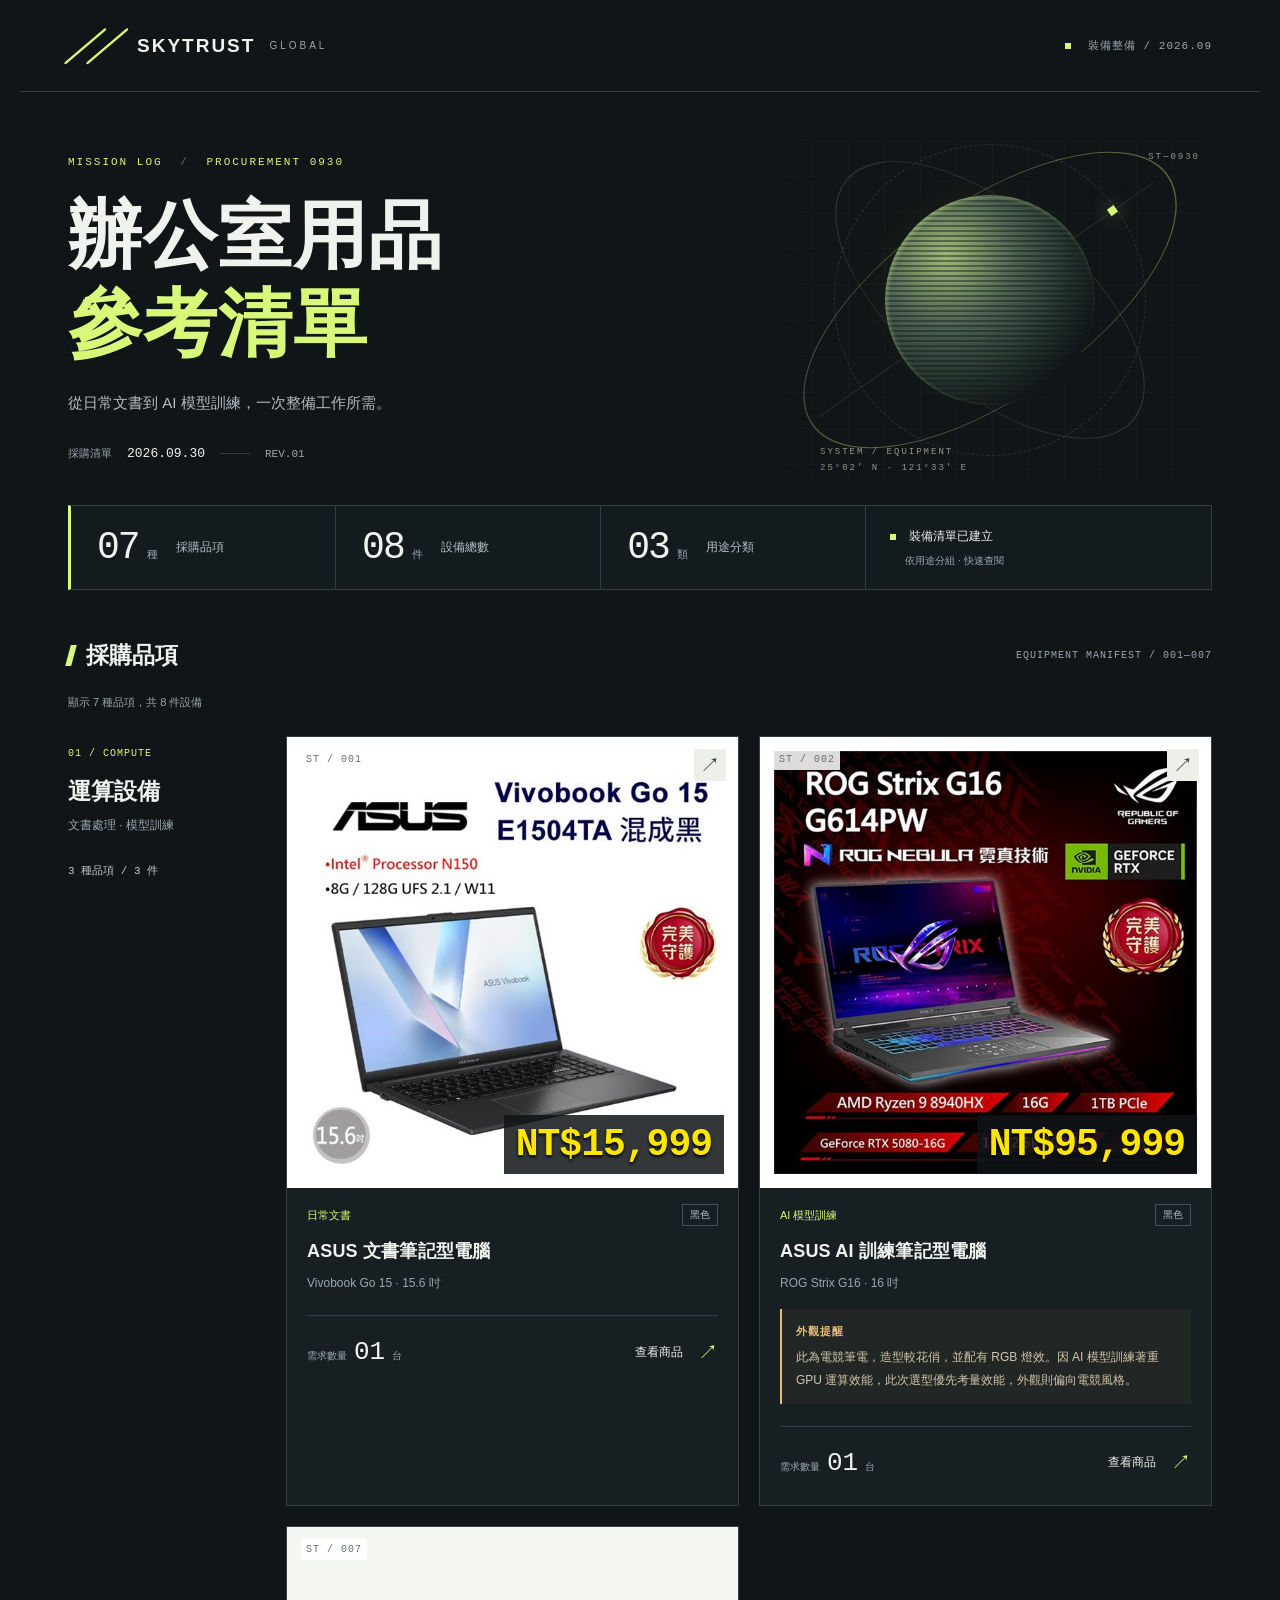
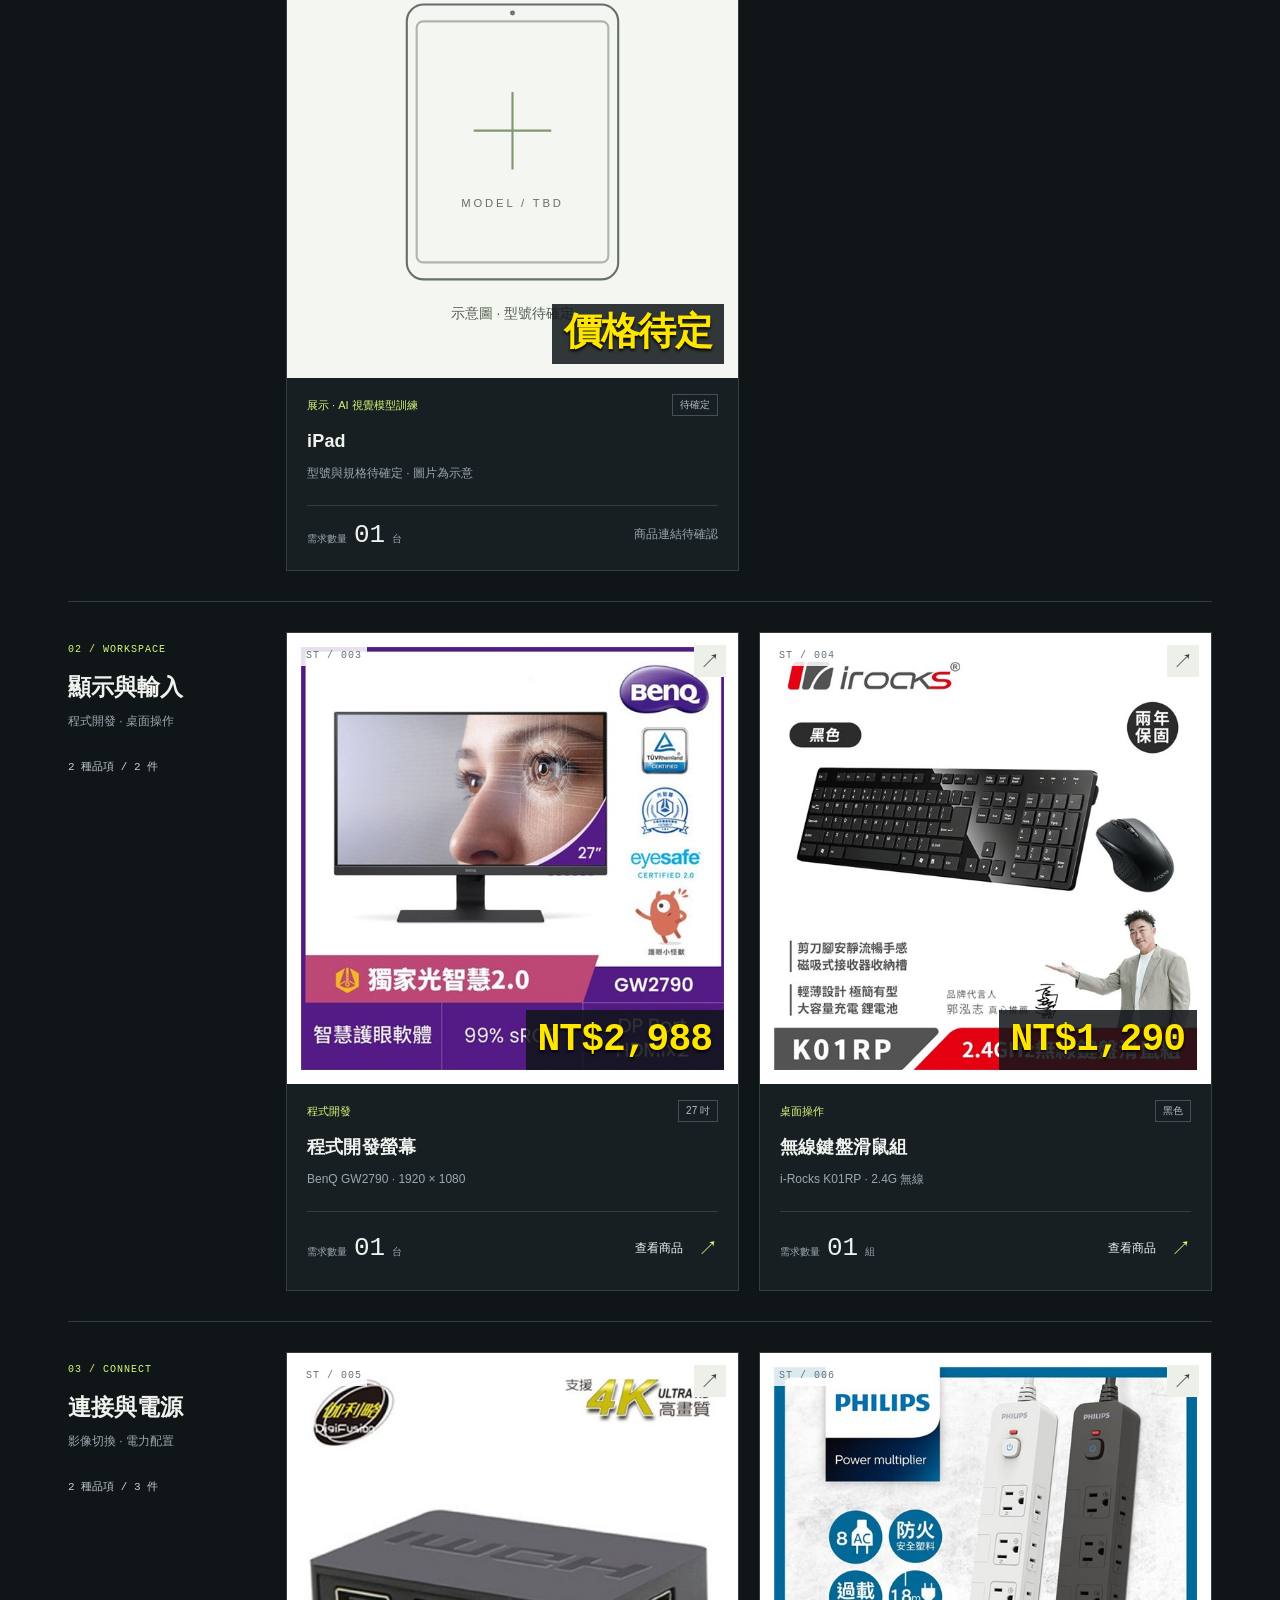
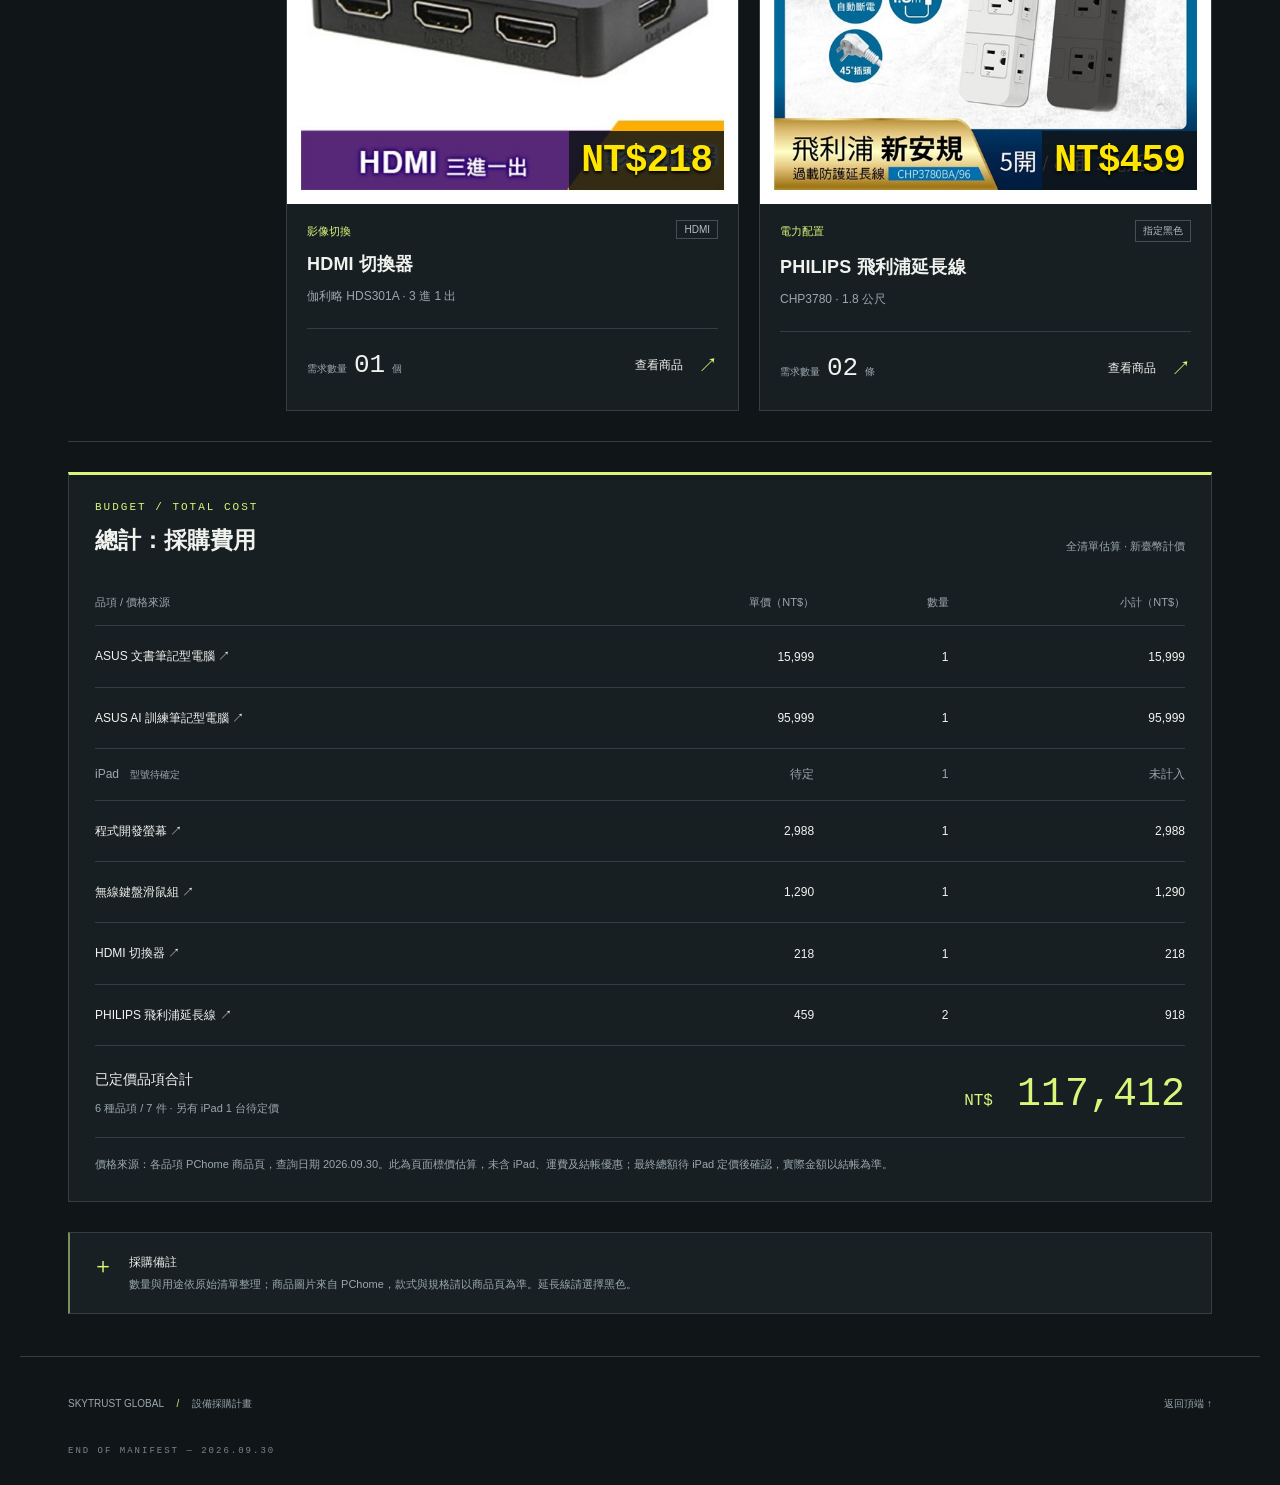
==== commit 81181a27: "Remove sorting and category filter controls" ====
--- a/2026.09.30_purchase_list/index.html
+++ b/2026.09.30_purchase_list/index.html
@@ -20,7 +20,6 @@
     </section>
     <section id="inventory" class="inventory" aria-labelledby="inventory-title">
       <div class="inventory-heading"><h2 id="inventory-title"><span class="section-marker"></span> 採購品項</h2><span class="micro">EQUIPMENT MANIFEST / 001—007</span></div>
-      <div class="toolbar" hidden><div class="filters" role="group" aria-label="依用途篩選"><button type="button" data-filter="all" aria-pressed="true">全部 <span>07</span></button><button type="button" data-filter="compute" aria-pressed="false">運算設備</button><button type="button" data-filter="workspace" aria-pressed="false">顯示與輸入</button><button type="button" data-filter="connect" aria-pressed="false">連接與電源</button></div><label class="sort">排序 <select id="sort"><option value="default">用途順序</option><option value="quantity">數量：多 → 少</option><option value="name">名稱：筆畫順序</option></select></label></div>
       <p class="result-count" aria-live="polite">顯示 7 種品項，共 8 件設備</p>
       <div id="groups">
         <section class="equipment-group" data-group="compute" aria-labelledby="compute-title"><div class="group-heading"><span class="group-index">01 / COMPUTE</span><h3 id="compute-title">運算設備</h3><p>文書處理 · 模型訓練</p><span class="group-total">3 種品項 / 3 件</span></div><div class="cards">
@@ -38,7 +37,7 @@
         </div></section>
       </div>
       <section class="cost-summary" aria-labelledby="cost-title">
-        <div class="cost-heading"><div><p class="eyebrow">BUDGET / TOTAL COST</p><h2 id="cost-title">總計：採購費用</h2></div><p class="cost-scope">全清單估算 · 不隨分類篩選變動</p></div>
+        <div class="cost-heading"><div><p class="eyebrow">BUDGET / TOTAL COST</p><h2 id="cost-title">總計：採購費用</h2></div><p class="cost-scope">全清單估算 · 新臺幣計價</p></div>
         <div class="cost-table-wrap" role="region" aria-label="採購費用明細，可水平捲動" tabindex="0">
           <table class="cost-table">
             <caption class="sr-only">新臺幣單價、採購數量與品項小計；商品名稱連結至價格來源。</caption>
